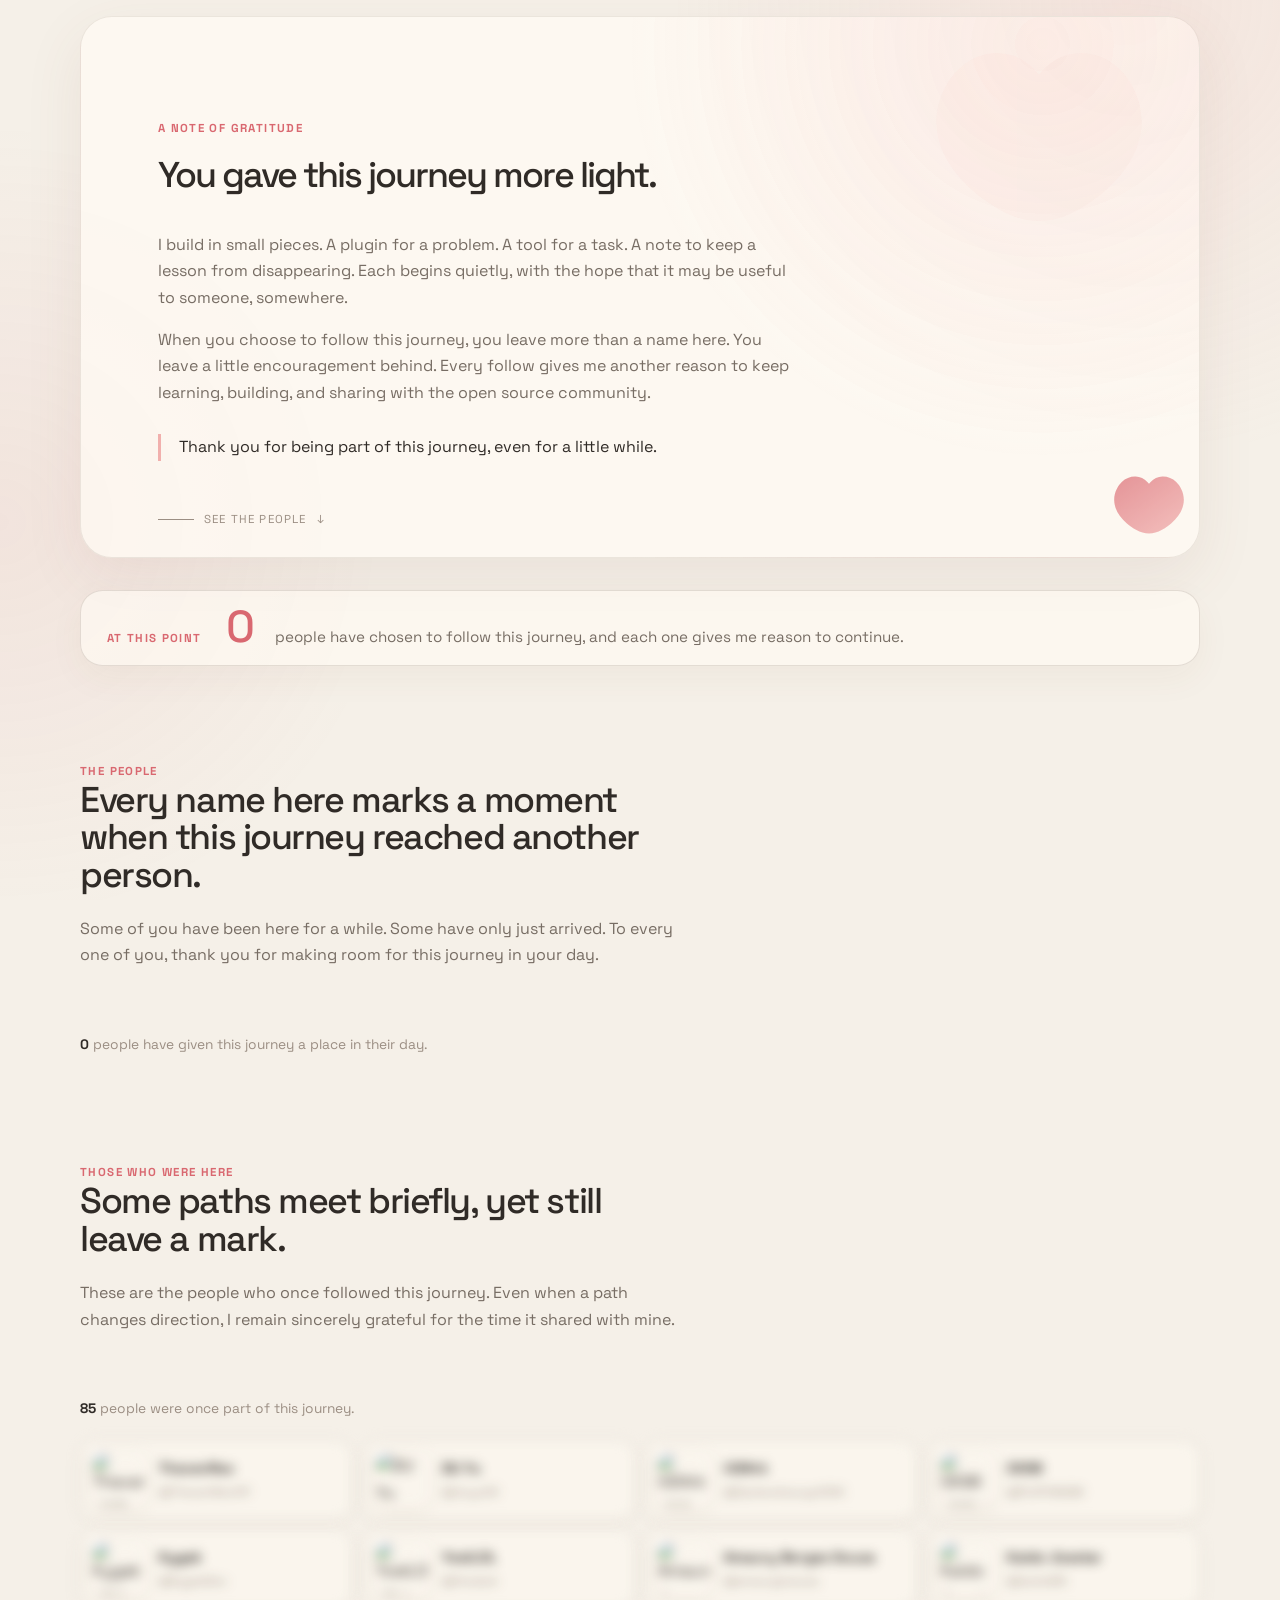
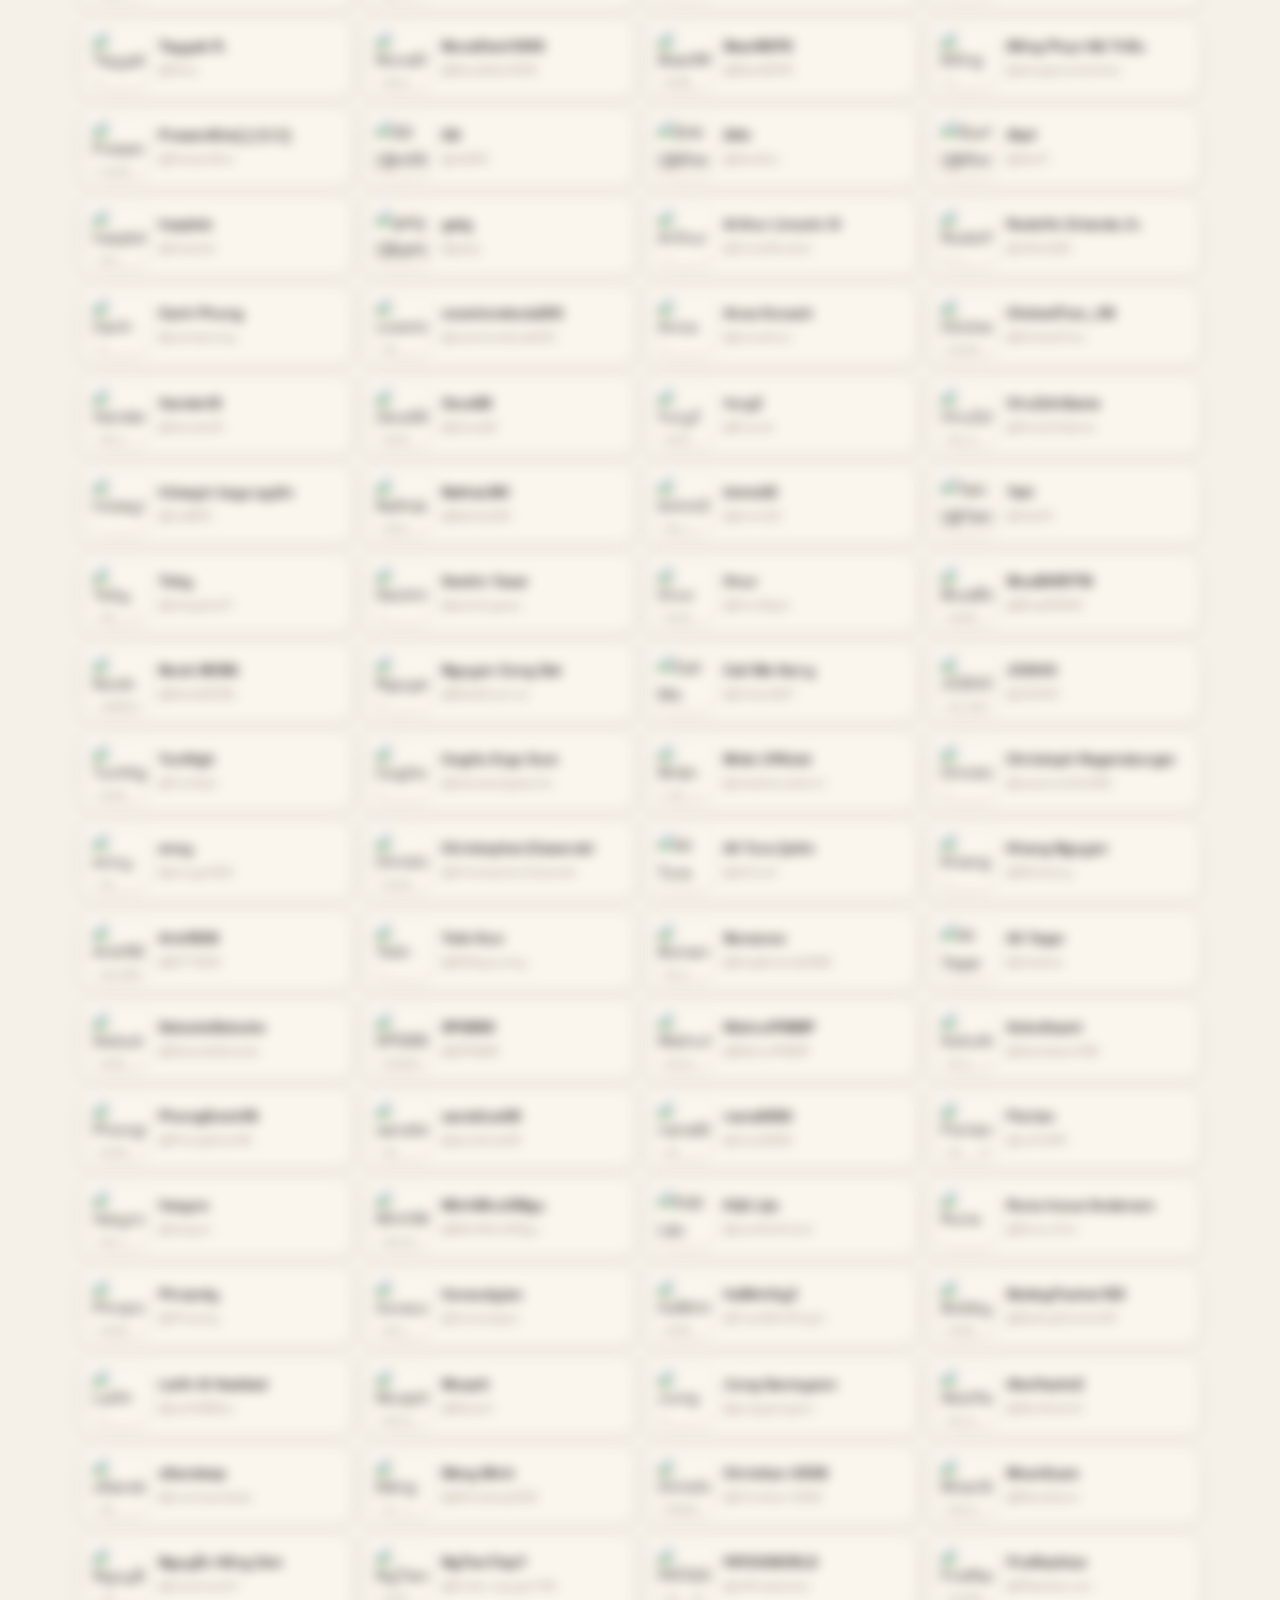
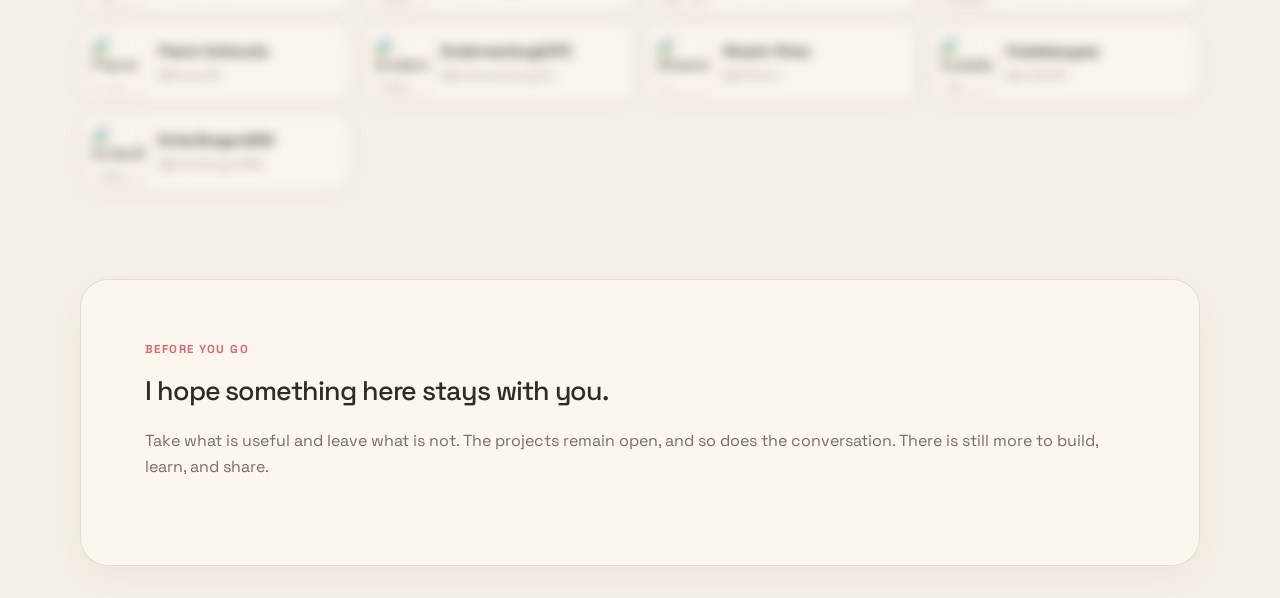
==== docs/index.html @ c9fc9488 "docs: archive follower snapshot [skip ci]" ====
<!doctype html>
<html lang="en">
  <head>
    <meta charset="utf-8" />
    <meta name="viewport" content="width=device-width, initial-scale=1" />
    <meta name="theme-color" content="#f5f0e8" />
    <meta
      name="description"
      content="A note of gratitude from NhanAZ to everyone who has chosen to follow the journey."
    />
    <title>A quiet thank you - NhanAZ</title>
    <link rel="stylesheet" href="style.css?v=history-records-hidden-meta-20260825" />
    <link rel="icon" href="favicon.svg" type="image/svg+xml" />
    <script src="script.js?v=history-followers-20260825" defer></script>
  </head>
  <body>
    <div class="cursor-glow" aria-hidden="true"></div>
    <div class="atmosphere" aria-hidden="true"></div>
    <main class="page-shell">
      <section class="hero" aria-labelledby="page-title">
        <div class="hero-copy" data-reveal="hero-copy">
          <p class="eyebrow">A note of gratitude</p>
          <h1 id="page-title">You gave this journey <span class="hero-title-line">more light.</span></h1>
        </div>
        <div class="hero-aside" data-reveal="hero-aside">
          <p>
            I build in small pieces. A plugin for a problem. A tool for a task.
            A note to keep a lesson from disappearing. Each begins quietly,
            with the hope that it may be useful to someone, somewhere.
          </p>
          <p>
            When you choose to follow this journey, you leave more than a name
            here. You leave a little encouragement behind. Every follow gives
            me another reason to keep learning, building, and sharing with the
            open source community.
          </p>
          <p class="aside-signoff">Thank you for being part of this journey, even for a little while.</p>
        </div>
        <div class="hero-heart" aria-hidden="true"></div>
        <a class="scroll-cue" href="#people-title" data-reveal="scroll-cue">
          <span class="scroll-cue-line"></span>
          <span>See the people</span>
          <span aria-hidden="true">↓</span>
        </a>
      </section>

      <!-- FOLLOWERS-START -->
<section class="quiet-stat" aria-label="Follower count" data-reveal>
  <span class="stat-label">At this point</span>
  <span class="stat-number">0</span>
  <span class="stat-description">people have chosen to follow this journey, and each one gives me reason to continue.</span>
</section>

<section class="people-section" aria-labelledby="people-title">
  <div class="section-heading" data-reveal>
    <p class="eyebrow">The people</p>
    <h2 id="people-title">Every name here marks a moment when this journey reached another person.</h2>
    <p>Some of you have been here for a while. Some have only just arrived. To every one of you, thank you for making room for this journey in your day.</p>
  </div>
  <p class="people-count" data-reveal><strong>0</strong> people have given this journey a place in their day.</p>
  <div class="people-grid current-people-grid">

  </div>
</section>

<section class="people-section former-people-section" aria-labelledby="former-people-title">
  <div class="section-heading" data-reveal>
    <p class="eyebrow">Those who were here</p>
    <h2 id="former-people-title">Some paths meet briefly, yet still leave a mark.</h2>
    <p>These are the people who once followed this journey. Even when a path changes direction, I remain sincerely grateful for the time it shared with mine.</p>
  </div>
  <p class="people-count" data-reveal><strong>85</strong> people were once part of this journey.</p>
  <div class="people-grid former-people-grid">
  <div class="person-card is-former" data-former="true" title="Once followed this journey" data-profile-url="https://github.com/Flavius12" style="--index: 0">
    <img src="https://avatars.githubusercontent.com/u/10297075?v=4" alt="Flavio Collocola (@Flavius12)" width="56" height="56" loading="lazy" />
    <span class="person-meta">
      <strong>Flavio Collocola</strong>
      <a class="person-username" href="https://github.com/Flavius12" target="_blank" rel="noreferrer">@Flavius12</a>
    </span>
  </div>
  <div class="person-card is-former" data-former="true" title="Once followed this journey" data-profile-url="https://github.com/PresentKim" style="--index: 1">
    <img src="https://avatars.githubusercontent.com/u/13284800?v=4" alt="PresentKim(김현재) (@PresentKim)" width="56" height="56" loading="lazy" />
    <span class="person-meta">
      <strong>PresentKim(김현재)</strong>
      <a class="person-username" href="https://github.com/PresentKim" target="_blank" rel="noreferrer">@PresentKim</a>
    </span>
  </div>
  <div class="person-card is-former" data-former="true" title="Once followed this journey" data-profile-url="https://github.com/Taki21" style="--index: 2">
    <img src="https://avatars.githubusercontent.com/u/14851895?v=4" alt="Taki (@Taki21)" width="56" height="56" loading="lazy" />
    <span class="person-meta">
      <strong>Taki</strong>
      <a class="person-username" href="https://github.com/Taki21" target="_blank" rel="noreferrer">@Taki21</a>
    </span>
  </div>
  <div class="person-card is-former" data-former="true" title="Once followed this journey" data-profile-url="https://github.com/DaisukeDaisuke" style="--index: 3">
    <img src="https://avatars.githubusercontent.com/u/17798680?v=4" alt="DaisukeDaisuke (@DaisukeDaisuke)" width="56" height="56" loading="lazy" />
    <span class="person-meta">
      <strong>DaisukeDaisuke</strong>
      <a class="person-username" href="https://github.com/DaisukeDaisuke" target="_blank" rel="noreferrer">@DaisukeDaisuke</a>
    </span>
  </div>
  <div class="person-card is-former" data-former="true" title="Once followed this journey" data-profile-url="https://github.com/LamKietCrack" style="--index: 4">
    <img src="https://avatars.githubusercontent.com/u/19527852?v=4" alt="Kiệt Lặc (@LamKietCrack)" width="56" height="56" loading="lazy" />
    <span class="person-meta">
      <strong>Kiệt Lặc</strong>
      <a class="person-username" href="https://github.com/LamKietCrack" target="_blank" rel="noreferrer">@LamKietCrack</a>
    </span>
  </div>
  <div class="person-card is-former" data-former="true" title="Once followed this journey" data-profile-url="https://github.com/Ifera" style="--index: 5">
    <img src="https://avatars.githubusercontent.com/u/32965703?v=4" alt="Tayyab R. (@Ifera)" width="56" height="56" loading="lazy" />
    <span class="person-meta">
      <strong>Tayyab R.</strong>
      <a class="person-username" href="https://github.com/Ifera" target="_blank" rel="noreferrer">@Ifera</a>
    </span>
  </div>
  <div class="person-card is-former" data-former="true" title="Once followed this journey" data-profile-url="https://github.com/amaurybsouza" style="--index: 6">
    <img src="https://avatars.githubusercontent.com/u/36505926?v=4" alt="Amaury Borges Souza (@amaurybsouza)" width="56" height="56" loading="lazy" />
    <span class="person-meta">
      <strong>Amaury Borges Souza</strong>
      <a class="person-username" href="https://github.com/amaurybsouza" target="_blank" rel="noreferrer">@amaurybsouza</a>
    </span>
  </div>
  <div class="person-card is-former" data-former="true" title="Once followed this journey" data-profile-url="https://github.com/xxFLORII" style="--index: 7">
    <img src="https://avatars.githubusercontent.com/u/38558911?v=4" alt="Florian (@xxFLORII)" width="56" height="56" loading="lazy" />
    <span class="person-meta">
      <strong>Florian</strong>
      <a class="person-username" href="https://github.com/xxFLORII" target="_blank" rel="noreferrer">@xxFLORII</a>
    </span>
  </div>
  <div class="person-card is-former" data-former="true" title="Once followed this journey" data-profile-url="https://github.com/hu8813" style="--index: 8">
    <img src="https://avatars.githubusercontent.com/u/38990435?v=4" alt="hüseyin kaya aydin (@hu8813)" width="56" height="56" loading="lazy" />
    <span class="person-meta">
      <strong>hüseyin kaya aydin</strong>
      <a class="person-username" href="https://github.com/hu8813" target="_blank" rel="noreferrer">@hu8813</a>
    </span>
  </div>
  <div class="person-card is-former" data-former="true" title="Once followed this journey" data-profile-url="https://github.com/NZSigourney" style="--index: 9">
    <img src="https://avatars.githubusercontent.com/u/40240050?v=4" alt="Tobi-Kun (@NZSigourney)" width="56" height="56" loading="lazy" />
    <span class="person-meta">
      <strong>Tobi-Kun</strong>
      <a class="person-username" href="https://github.com/NZSigourney" target="_blank" rel="noreferrer">@NZSigourney</a>
    </span>
  </div>
  <div class="person-card is-former" data-former="true" title="Once followed this journey" data-profile-url="https://github.com/standardgalactic" style="--index: 10">
    <img src="https://avatars.githubusercontent.com/u/43516554?v=4" alt="Cogito Ergo Sum (@standardgalactic)" width="56" height="56" loading="lazy" />
    <span class="person-meta">
      <strong>Cogito Ergo Sum</strong>
      <a class="person-username" href="https://github.com/standardgalactic" target="_blank" rel="noreferrer">@standardgalactic</a>
    </span>
  </div>
  <div class="person-card is-former" data-former="true" title="Once followed this journey" data-profile-url="https://github.com/kaidoMC" style="--index: 11">
    <img src="https://avatars.githubusercontent.com/u/45457914?v=4" alt="Kaido Joestar (@kaidoMC)" width="56" height="56" loading="lazy" />
    <span class="person-meta">
      <strong>Kaido Joestar</strong>
      <a class="person-username" href="https://github.com/kaidoMC" target="_blank" rel="noreferrer">@kaidoMC</a>
    </span>
  </div>
  <div class="person-card is-former" data-former="true" title="Once followed this journey" data-profile-url="https://github.com/ViruZzInGame" style="--index: 12">
    <img src="https://avatars.githubusercontent.com/u/46874438?v=4" alt="ViruZzInGame (@ViruZzInGame)" width="56" height="56" loading="lazy" />
    <span class="person-meta">
      <strong>ViruZzInGame</strong>
      <a class="person-username" href="https://github.com/ViruZzInGame" target="_blank" rel="noreferrer">@ViruZzInGame</a>
    </span>
  </div>
  <div class="person-card is-former" data-former="true" title="Once followed this journey" data-profile-url="https://github.com/Laith98Dev" style="--index: 13">
    <img src="https://avatars.githubusercontent.com/u/49840784?v=4" alt="Laith Al Haddad (@Laith98Dev)" width="56" height="56" loading="lazy" />
    <span class="person-meta">
      <strong>Laith Al Haddad</strong>
      <a class="person-username" href="https://github.com/Laith98Dev" target="_blank" rel="noreferrer">@Laith98Dev</a>
    </span>
  </div>
  <div class="person-card is-former" data-former="true" title="Once followed this journey" data-profile-url="https://github.com/canhphung" style="--index: 14">
    <img src="https://avatars.githubusercontent.com/u/50852129?v=4" alt="Canh Phung (@canhphung)" width="56" height="56" loading="lazy" />
    <span class="person-meta">
      <strong>Canh Phung</strong>
      <a class="person-username" href="https://github.com/canhphung" target="_blank" rel="noreferrer">@canhphung</a>
    </span>
  </div>
  <div class="person-card is-former" data-former="true" title="Once followed this journey" data-profile-url="https://github.com/OnurByte" style="--index: 15">
    <img src="https://avatars.githubusercontent.com/u/51912619?v=4" alt="Onur (@OnurByte)" width="56" height="56" loading="lazy" />
    <span class="person-meta">
      <strong>Onur</strong>
      <a class="person-username" href="https://github.com/OnurByte" target="_blank" rel="noreferrer">@OnurByte</a>
    </span>
  </div>
  <div class="person-card is-former" data-former="true" title="Once followed this journey" data-profile-url="https://github.com/Fuzuto" style="--index: 16">
    <img src="https://avatars.githubusercontent.com/u/52622140?v=4" alt="furyZ (@Fuzuto)" width="56" height="56" loading="lazy" />
    <span class="person-meta">
      <strong>furyZ</strong>
      <a class="person-username" href="https://github.com/Fuzuto" target="_blank" rel="noreferrer">@Fuzuto</a>
    </span>
  </div>
  <div class="person-card is-former" data-former="true" title="Once followed this journey" data-profile-url="https://github.com/Endermanbugzjfc" style="--index: 17">
    <img src="https://avatars.githubusercontent.com/u/53002741?v=4" alt="EndermanbugZJFC (@Endermanbugzjfc)" width="56" height="56" loading="lazy" />
    <span class="person-meta">
      <strong>EndermanbugZJFC</strong>
      <a class="person-username" href="https://github.com/Endermanbugzjfc" target="_blank" rel="noreferrer">@Endermanbugzjfc</a>
    </span>
  </div>
  <div class="person-card is-former" data-former="true" title="Once followed this journey" data-profile-url="https://github.com/encyptAES" style="--index: 18">
    <img src="https://avatars.githubusercontent.com/u/53283017?v=4" alt="ency (@encyptAES)" width="56" height="56" loading="lazy" />
    <span class="person-meta">
      <strong>ency</strong>
      <a class="person-username" href="https://github.com/encyptAES" target="_blank" rel="noreferrer">@encyptAES</a>
    </span>
  </div>
  <div class="person-card is-former" data-former="true" title="Once followed this journey" data-profile-url="https://github.com/supercrafter333" style="--index: 19">
    <img src="https://avatars.githubusercontent.com/u/53967726?v=4" alt="Christoph Regensburger (@supercrafter333)" width="56" height="56" loading="lazy" />
    <span class="person-meta">
      <strong>Christoph Regensburger</strong>
      <a class="person-username" href="https://github.com/supercrafter333" target="_blank" rel="noreferrer">@supercrafter333</a>
    </span>
  </div>
  <div class="person-card is-former" data-former="true" title="Once followed this journey" data-profile-url="https://github.com/NTT1906" style="--index: 20">
    <img src="https://avatars.githubusercontent.com/u/54394881?v=4" alt="Arie1906 (@NTT1906)" width="56" height="56" loading="lazy" />
    <span class="person-meta">
      <strong>Arie1906</strong>
      <a class="person-username" href="https://github.com/NTT1906" target="_blank" rel="noreferrer">@NTT1906</a>
    </span>
  </div>
  <div class="person-card is-former" data-former="true" title="Once followed this journey" data-profile-url="https://github.com/XanderID" style="--index: 21">
    <img src="https://avatars.githubusercontent.com/u/55838823?v=4" alt="XanderID (@XanderID)" width="56" height="56" loading="lazy" />
    <span class="person-meta">
      <strong>XanderID</strong>
      <a class="person-username" href="https://github.com/XanderID" target="_blank" rel="noreferrer">@XanderID</a>
    </span>
  </div>
  <div class="person-card is-former" data-former="true" title="Once followed this journey" data-profile-url="https://github.com/ZeusG8" style="--index: 22">
    <img src="https://avatars.githubusercontent.com/u/58353410?v=4" alt="ZeusG8 (@ZeusG8)" width="56" height="56" loading="lazy" />
    <span class="person-meta">
      <strong>ZeusG8</strong>
      <a class="person-username" href="https://github.com/ZeusG8" target="_blank" rel="noreferrer">@ZeusG8</a>
    </span>
  </div>
  <div class="person-card is-former" data-former="true" title="Once followed this journey" data-profile-url="https://github.com/ClickedTran" style="--index: 23">
    <img src="https://avatars.githubusercontent.com/u/58399779?v=4" alt="ClickedTran_VN (@ClickedTran)" width="56" height="56" loading="lazy" />
    <span class="person-meta">
      <strong>ClickedTran_VN</strong>
      <a class="person-username" href="https://github.com/ClickedTran" target="_blank" rel="noreferrer">@ClickedTran</a>
    </span>
  </div>
  <div class="person-card is-former" data-former="true" title="Once followed this journey" data-profile-url="https://github.com/misike12" style="--index: 24">
    <img src="https://avatars.githubusercontent.com/u/59843249?v=4" alt="Cubebanyasz (@misike12)" width="56" height="56" loading="lazy" />
    <span class="person-meta">
      <strong>Cubebanyasz</strong>
      <a class="person-username" href="https://github.com/misike12" target="_blank" rel="noreferrer">@misike12</a>
    </span>
  </div>
  <div class="person-card is-former" data-former="true" title="Once followed this journey" data-profile-url="https://github.com/BlueBVN06" style="--index: 25">
    <img src="https://avatars.githubusercontent.com/u/60213759?v=4" alt="BlueBVN1716 (@BlueBVN06)" width="56" height="56" loading="lazy" />
    <span class="person-meta">
      <strong>BlueBVN1716</strong>
      <a class="person-username" href="https://github.com/BlueBVN06" target="_blank" rel="noreferrer">@BlueBVN06</a>
    </span>
  </div>
  <div class="person-card is-former" data-former="true" title="Once followed this journey" data-profile-url="https://github.com/AnyBananaGAME" style="--index: 26">
    <img src="https://avatars.githubusercontent.com/u/61703768?v=4" alt="Bonanoo (@AnyBananaGAME)" width="56" height="56" loading="lazy" />
    <span class="person-meta">
      <strong>Bonanoo</strong>
      <a class="person-username" href="https://github.com/AnyBananaGAME" target="_blank" rel="noreferrer">@AnyBananaGAME</a>
    </span>
  </div>
  <div class="person-card is-former" data-former="true" title="Once followed this journey" data-profile-url="https://github.com/cosmicnebula200" style="--index: 27">
    <img src="https://avatars.githubusercontent.com/u/63548890?v=4" alt="cosmicnebula200 (@cosmicnebula200)" width="56" height="56" loading="lazy" />
    <span class="person-meta">
      <strong>cosmicnebula200</strong>
      <a class="person-username" href="https://github.com/cosmicnebula200" target="_blank" rel="noreferrer">@cosmicnebula200</a>
    </span>
  </div>
  <div class="person-card is-former" data-former="true" title="Once followed this journey" data-profile-url="https://github.com/alitura1" style="--index: 28">
    <img src="https://avatars.githubusercontent.com/u/64707077?v=4" alt="Ali Tura Çetin (@alitura1)" width="56" height="56" loading="lazy" />
    <span class="person-meta">
      <strong>Ali Tura Çetin</strong>
      <a class="person-username" href="https://github.com/alitura1" target="_blank" rel="noreferrer">@alitura1</a>
    </span>
  </div>
  <div class="person-card is-former" data-former="true" title="Once followed this journey" data-profile-url="https://github.com/PLATONG98" style="--index: 29">
    <img src="https://avatars.githubusercontent.com/u/65983857?v=4" alt="CK98 (@PLATONG98)" width="56" height="56" loading="lazy" />
    <span class="person-meta">
      <strong>CK98</strong>
      <a class="person-username" href="https://github.com/PLATONG98" target="_blank" rel="noreferrer">@PLATONG98</a>
    </span>
  </div>
  <div class="person-card is-former" data-former="true" title="Once followed this journey" data-profile-url="https://github.com/KygekDev" style="--index: 30">
    <img src="https://avatars.githubusercontent.com/u/68368066?v=4" alt="Kygek (@KygekDev)" width="56" height="56" loading="lazy" />
    <span class="person-meta">
      <strong>Kygek</strong>
      <a class="person-username" href="https://github.com/KygekDev" target="_blank" rel="noreferrer">@KygekDev</a>
    </span>
  </div>
  <div class="person-card is-former" data-former="true" title="Once followed this journey" data-profile-url="https://github.com/0xliam627" style="--index: 31">
    <img src="https://avatars.githubusercontent.com/u/70517151?v=4" alt="Call Me Harry (@0xliam627)" width="56" height="56" loading="lazy" />
    <span class="person-meta">
      <strong>Call Me Harry</strong>
      <a class="person-username" href="https://github.com/0xliam627" target="_blank" rel="noreferrer">@0xliam627</a>
    </span>
  </div>
  <div class="person-card is-former" data-former="true" title="Once followed this journey" data-profile-url="https://github.com/Mcbeany" style="--index: 32">
    <img src="https://avatars.githubusercontent.com/u/77101686?v=4" alt="Khang Nguyen (@Mcbeany)" width="56" height="56" loading="lazy" />
    <span class="person-meta">
      <strong>Khang Nguyen</strong>
      <a class="person-username" href="https://github.com/Mcbeany" target="_blank" rel="noreferrer">@Mcbeany</a>
    </span>
  </div>
  <div class="person-card is-former" data-former="true" title="Once followed this journey" data-profile-url="https://github.com/crischutu07" style="--index: 33">
    <img src="https://avatars.githubusercontent.com/u/81855366?v=4" alt="Nguyễn Hồng Sơn (@crischutu07)" width="56" height="56" loading="lazy" />
    <span class="person-meta">
      <strong>Nguyễn Hồng Sơn</strong>
      <a class="person-username" href="https://github.com/crischutu07" target="_blank" rel="noreferrer">@crischutu07</a>
    </span>
  </div>
  <div class="person-card is-former" data-former="true" title="Once followed this journey" data-profile-url="https://github.com/CrozeStudios" style="--index: 34">
    <img src="https://avatars.githubusercontent.com/u/82117078?v=4" alt="Arthur Lincoln IV (@CrozeStudios)" width="56" height="56" loading="lazy" />
    <span class="person-meta">
      <strong>Arthur Lincoln IV</strong>
      <a class="person-username" href="https://github.com/CrozeStudios" target="_blank" rel="noreferrer">@CrozeStudios</a>
    </span>
  </div>
  <div class="person-card is-former" data-former="true" title="Once followed this journey" data-profile-url="https://github.com/DPG896" style="--index: 35">
    <img src="https://avatars.githubusercontent.com/u/82310008?v=4" alt="DPG896 (@DPG896)" width="56" height="56" loading="lazy" />
    <span class="person-meta">
      <strong>DPG896</strong>
      <a class="person-username" href="https://github.com/DPG896" target="_blank" rel="noreferrer">@DPG896</a>
    </span>
  </div>
  <div class="person-card is-former" data-former="true" title="Once followed this journey" data-profile-url="https://github.com/thodark" style="--index: 36">
    <img src="https://avatars.githubusercontent.com/u/82873378?v=4" alt="YoeiLOL (@thodark)" width="56" height="56" loading="lazy" />
    <span class="person-meta">
      <strong>YoeiLOL</strong>
      <a class="person-username" href="https://github.com/thodark" target="_blank" rel="noreferrer">@thodark</a>
    </span>
  </div>
  <div class="person-card is-former" data-former="true" title="Once followed this journey" data-profile-url="https://github.com/newbiecoderrrrr" style="--index: 37">
    <img src="https://avatars.githubusercontent.com/u/84438435?v=4" alt="Nhân Official  (@newbiecoderrrrr)" width="56" height="56" loading="lazy" />
    <span class="person-meta">
      <strong>Nhân Official </strong>
      <a class="person-username" href="https://github.com/newbiecoderrrrr" target="_blank" rel="noreferrer">@newbiecoderrrrr</a>
    </span>
  </div>
  <div class="person-card is-former" data-former="true" title="Once followed this journey" data-profile-url="https://github.com/NoobMCBG" style="--index: 38">
    <img src="https://avatars.githubusercontent.com/u/84442886?v=4" alt="Noob MCBG (@NoobMCBG)" width="56" height="56" loading="lazy" />
    <span class="person-meta">
      <strong>Noob MCBG</strong>
      <a class="person-username" href="https://github.com/NoobMCBG" target="_blank" rel="noreferrer">@NoobMCBG</a>
    </span>
  </div>
  <div class="person-card is-former" data-former="true" title="Once followed this journey" data-profile-url="https://github.com/dongphuchaitrieu" style="--index: 39">
    <img src="https://avatars.githubusercontent.com/u/84892244?v=4" alt="Đồng Phục Hải Triều (@dongphuchaitrieu)" width="56" height="56" loading="lazy" />
    <span class="person-meta">
      <strong>Đồng Phục Hải Triều</strong>
      <a class="person-username" href="https://github.com/dongphuchaitrieu" target="_blank" rel="noreferrer">@dongphuchaitrieu</a>
    </span>
  </div>
  <div class="person-card is-former" data-former="true" title="Once followed this journey" data-profile-url="https://github.com/Ender-nguyen734" style="--index: 40">
    <img src="https://avatars.githubusercontent.com/u/86770925?v=4" alt="NgTienTiep? (@Ender-nguyen734)" width="56" height="56" loading="lazy" />
    <span class="person-meta">
      <strong>NgTienTiep?</strong>
      <a class="person-username" href="https://github.com/Ender-nguyen734" target="_blank" rel="noreferrer">@Ender-nguyen734</a>
    </span>
  </div>
  <div class="person-card is-former" data-former="true" title="Once followed this journey" data-profile-url="https://github.com/Opdevshaurya1234" style="--index: 41">
    <img src="https://avatars.githubusercontent.com/u/86871025?v=4" alt="iiiD4rk (@Opdevshaurya1234)" width="56" height="56" loading="lazy" />
    <span class="person-meta">
      <strong>iiiD4rk</strong>
      <a class="person-username" href="https://github.com/Opdevshaurya1234" target="_blank" rel="noreferrer">@Opdevshaurya1234</a>
    </span>
  </div>
  <div class="person-card is-former" data-former="true" title="Once followed this journey" data-profile-url="https://github.com/TunHigh" style="--index: 42">
    <img src="https://avatars.githubusercontent.com/u/87038107?v=4" alt="TunHigh (@TunHigh)" width="56" height="56" loading="lazy" />
    <span class="person-meta">
      <strong>TunHigh</strong>
      <a class="person-username" href="https://github.com/TunHigh" target="_blank" rel="noreferrer">@TunHigh</a>
    </span>
  </div>
  <div class="person-card is-former" data-former="true" title="Once followed this journey" data-profile-url="https://github.com/PhongGremVN" style="--index: 43">
    <img src="https://avatars.githubusercontent.com/u/87163864?v=4" alt="PhongGremVN (@PhongGremVN)" width="56" height="56" loading="lazy" />
    <span class="person-meta">
      <strong>PhongGremVN</strong>
      <a class="person-username" href="https://github.com/PhongGremVN" target="_blank" rel="noreferrer">@PhongGremVN</a>
    </span>
  </div>
  <div class="person-card is-former" data-former="true" title="Once followed this journey" data-profile-url="https://github.com/ThevenRexOff" style="--index: 44">
    <img src="https://avatars.githubusercontent.com/u/87929242?v=4" alt="ThevenRex (@ThevenRexOff)" width="56" height="56" loading="lazy" />
    <span class="person-meta">
      <strong>ThevenRex</strong>
      <a class="person-username" href="https://github.com/ThevenRexOff" target="_blank" rel="noreferrer">@ThevenRexOff</a>
    </span>
  </div>
  <div class="person-card is-former" data-former="true" title="Once followed this journey" data-profile-url="https://github.com/TuanMinhPlugin" style="--index: 45">
    <img src="https://avatars.githubusercontent.com/u/88481013?v=4" alt="ItzMnhXyZ (@TuanMinhPlugin)" width="56" height="56" loading="lazy" />
    <span class="person-meta">
      <strong>ItzMnhXyZ</strong>
      <a class="person-username" href="https://github.com/TuanMinhPlugin" target="_blank" rel="noreferrer">@TuanMinhPlugin</a>
    </span>
  </div>
  <div class="person-card is-former" data-former="true" title="Once followed this journey" data-profile-url="https://github.com/NathaLMV" style="--index: 46">
    <img src="https://avatars.githubusercontent.com/u/89324416?v=4" alt="NathaLMV (@NathaLMV)" width="56" height="56" loading="lazy" />
    <span class="person-meta">
      <strong>NathaLMV</strong>
      <a class="person-username" href="https://github.com/NathaLMV" target="_blank" rel="noreferrer">@NathaLMV</a>
    </span>
  </div>
  <div class="person-card is-former" data-former="true" title="Once followed this journey" data-profile-url="https://github.com/BeeAZ-pm-pl" style="--index: 47">
    <img src="https://avatars.githubusercontent.com/u/89953941?v=4" alt="Nguyen Cong Dat (@BeeAZ-pm-pl)" width="56" height="56" loading="lazy" />
    <span class="person-meta">
      <strong>Nguyen Cong Dat</strong>
      <a class="person-username" href="https://github.com/BeeAZ-pm-pl" target="_blank" rel="noreferrer">@BeeAZ-pm-pl</a>
    </span>
  </div>
  <div class="person-card is-former" data-former="true" title="Once followed this journey" data-profile-url="https://github.com/Minhdang1232" style="--index: 48">
    <img src="https://avatars.githubusercontent.com/u/91788859?v=4" alt="Đăng Minh (@Minhdang1232)" width="56" height="56" loading="lazy" />
    <span class="person-meta">
      <strong>Đăng Minh</strong>
      <a class="person-username" href="https://github.com/Minhdang1232" target="_blank" rel="noreferrer">@Minhdang1232</a>
    </span>
  </div>
  <div class="person-card is-former" data-former="true" title="Once followed this journey" data-profile-url="https://github.com/Abolfazlm2" style="--index: 49">
    <img src="https://avatars.githubusercontent.com/u/93741016?v=4" alt="Abolfazlm2 (@Abolfazlm2)" width="56" height="56" loading="lazy" />
    <span class="person-meta">
      <strong>Abolfazlm2</strong>
      <a class="person-username" href="https://github.com/Abolfazlm2" target="_blank" rel="noreferrer">@Abolfazlm2</a>
    </span>
  </div>
  <div class="person-card is-former" data-former="true" title="Once followed this journey" data-profile-url="https://github.com/AokoAsami199" style="--index: 50">
    <img src="https://avatars.githubusercontent.com/u/94779197?v=4" alt="AokoAsami (@AokoAsami199)" width="56" height="56" loading="lazy" />
    <span class="person-meta">
      <strong>AokoAsami</strong>
      <a class="person-username" href="https://github.com/AokoAsami199" target="_blank" rel="noreferrer">@AokoAsami199</a>
    </span>
  </div>
  <div class="person-card is-former" data-former="true" title="Once followed this journey" data-profile-url="https://github.com/xS91D" style="--index: 51">
    <img src="https://avatars.githubusercontent.com/u/95081674?v=4" alt="SD (@xS91D)" width="56" height="56" loading="lazy" />
    <span class="person-meta">
      <strong>SD</strong>
      <a class="person-username" href="https://github.com/xS91D" target="_blank" rel="noreferrer">@xS91D</a>
    </span>
  </div>
  <div class="person-card is-former" data-former="true" title="Once followed this journey" data-profile-url="https://github.com/BearMCPE" style="--index: 52">
    <img src="https://avatars.githubusercontent.com/u/95735065?v=4" alt="BearMCPE (@BearMCPE)" width="56" height="56" loading="lazy" />
    <span class="person-meta">
      <strong>BearMCPE</strong>
      <a class="person-username" href="https://github.com/BearMCPE" target="_blank" rel="noreferrer">@BearMCPE</a>
    </span>
  </div>
  <div class="person-card is-former" data-former="true" title="Once followed this journey" data-profile-url="https://github.com/NovaStark1234" style="--index: 53">
    <img src="https://avatars.githubusercontent.com/u/95739044?v=4" alt="NovaStark1245 (@NovaStark1234)" width="56" height="56" loading="lazy" />
    <span class="person-meta">
      <strong>NovaStark1245</strong>
      <a class="person-username" href="https://github.com/NovaStark1234" target="_blank" rel="noreferrer">@NovaStark1234</a>
    </span>
  </div>
  <div class="person-card is-former" data-former="true" title="Once followed this journey" data-profile-url="https://github.com/xRodzMC" style="--index: 54">
    <img src="https://avatars.githubusercontent.com/u/100104970?v=4" alt="Rodolfo Orlanda Jr. (@xRodzMC)" width="56" height="56" loading="lazy" />
    <span class="person-meta">
      <strong>Rodolfo Orlanda Jr.</strong>
      <a class="person-username" href="https://github.com/xRodzMC" target="_blank" rel="noreferrer">@xRodzMC</a>
    </span>
  </div>
  <div class="person-card is-former" data-former="true" title="Once followed this journey" data-profile-url="https://github.com/WalnutPMMP" style="--index: 55">
    <img src="https://avatars.githubusercontent.com/u/100417089?v=4" alt="WalnutPMMP (@WalnutPMMP)" width="56" height="56" loading="lazy" />
    <span class="person-meta">
      <strong>WalnutPMMP</strong>
      <a class="person-username" href="https://github.com/WalnutPMMP" target="_blank" rel="noreferrer">@WalnutPMMP</a>
    </span>
  </div>
  <div class="person-card is-former" data-former="true" title="Once followed this journey" data-profile-url="https://github.com/NhanScam" style="--index: 56">
    <img src="https://avatars.githubusercontent.com/u/103498672?v=4" alt="NhanScam (@NhanScam)" width="56" height="56" loading="lazy" />
    <span class="person-meta">
      <strong>NhanScam</strong>
      <a class="person-username" href="https://github.com/NhanScam" target="_blank" rel="noreferrer">@NhanScam</a>
    </span>
  </div>
  <div class="person-card is-former" data-former="true" title="Once followed this journey" data-profile-url="https://github.com/JCSIVO" style="--index: 57">
    <img src="https://avatars.githubusercontent.com/u/104387283?v=4" alt="JCSIVO (@JCSIVO)" width="56" height="56" loading="lazy" />
    <span class="person-meta">
      <strong>JCSIVO</strong>
      <a class="person-username" href="https://github.com/JCSIVO" target="_blank" rel="noreferrer">@JCSIVO</a>
    </span>
  </div>
  <div class="person-card is-former" data-former="true" title="Once followed this journey" data-profile-url="https://github.com/Runa-Chin" style="--index: 58">
    <img src="https://avatars.githubusercontent.com/u/104977353?v=4" alt="Runa Inoue Anderson (@Runa-Chin)" width="56" height="56" loading="lazy" />
    <span class="person-meta">
      <strong>Runa Inoue Anderson</strong>
      <a class="person-username" href="https://github.com/Runa-Chin" target="_blank" rel="noreferrer">@Runa-Chin</a>
    </span>
  </div>
  <div class="person-card is-former" data-former="true" title="Once followed this journey" data-profile-url="https://github.com/xShamir" style="--index: 59">
    <img src="https://avatars.githubusercontent.com/u/105579036?v=4" alt="Shamir Khan (@xShamir)" width="56" height="56" loading="lazy" />
    <span class="person-meta">
      <strong>Shamir Khan</strong>
      <a class="person-username" href="https://github.com/xShamir" target="_blank" rel="noreferrer">@xShamir</a>
    </span>
  </div>
  <div class="person-card is-former" data-former="true" title="Once followed this journey" data-profile-url="https://github.com/officialpatoo" style="--index: 60">
    <img src="https://avatars.githubusercontent.com/u/106743064?v=4" alt="PATOOWORLD  (@officialpatoo)" width="56" height="56" loading="lazy" />
    <span class="person-meta">
      <strong>PATOOWORLD </strong>
      <a class="person-username" href="https://github.com/officialpatoo" target="_blank" rel="noreferrer">@officialpatoo</a>
    </span>
  </div>
  <div class="person-card is-former" data-former="true" title="Once followed this journey" data-profile-url="https://github.com/sanzblue08" style="--index: 61">
    <img src="https://avatars.githubusercontent.com/u/108858058?v=4" alt="sanzblue08 (@sanzblue08)" width="56" height="56" loading="lazy" />
    <span class="person-meta">
      <strong>sanzblue08</strong>
      <a class="person-username" href="https://github.com/sanzblue08" target="_blank" rel="noreferrer">@sanzblue08</a>
    </span>
  </div>
  <div class="person-card is-former" data-former="true" title="Once followed this journey" data-profile-url="https://github.com/ChristopherJJaworski" style="--index: 62">
    <img src="https://avatars.githubusercontent.com/u/109241515?v=4" alt="ChristopherJJaworski (@ChristopherJJaworski)" width="56" height="56" loading="lazy" />
    <span class="person-meta">
      <strong>ChristopherJJaworski</strong>
      <a class="person-username" href="https://github.com/ChristopherJJaworski" target="_blank" rel="noreferrer">@ChristopherJJaworski</a>
    </span>
  </div>
  <div class="person-card is-former" data-former="true" title="Once followed this journey" data-profile-url="https://github.com/tobydev27" style="--index: 63">
    <img src="https://avatars.githubusercontent.com/u/110734947?v=4" alt="Toby (@tobydev27)" width="56" height="56" loading="lazy" />
    <span class="person-meta">
      <strong>Toby</strong>
      <a class="person-username" href="https://github.com/tobydev27" target="_blank" rel="noreferrer">@tobydev27</a>
    </span>
  </div>
  <div class="person-card is-former" data-former="true" title="Once followed this journey" data-profile-url="https://github.com/haqdob" style="--index: 64">
    <img src="https://avatars.githubusercontent.com/u/110876374?v=4" alt="haqdob (@haqdob)" width="56" height="56" loading="lazy" />
    <span class="person-meta">
      <strong>haqdob</strong>
      <a class="person-username" href="https://github.com/haqdob" target="_blank" rel="noreferrer">@haqdob</a>
    </span>
  </div>
  <div class="person-card is-former" data-former="true" title="Once followed this journey" data-profile-url="https://github.com/FRashkar-pm" style="--index: 65">
    <img src="https://avatars.githubusercontent.com/u/114340217?v=4" alt="FireRashkar (@FRashkar-pm)" width="56" height="56" loading="lazy" />
    <span class="person-meta">
      <strong>FireRashkar</strong>
      <a class="person-username" href="https://github.com/FRashkar-pm" target="_blank" rel="noreferrer">@FRashkar-pm</a>
    </span>
  </div>
  <div class="person-card is-former" data-former="true" title="Once followed this journey" data-profile-url="https://github.com/EvilerDragon634" style="--index: 66">
    <img src="https://avatars.githubusercontent.com/u/115327379?v=4" alt="EvilerDragon634 (@EvilerDragon634)" width="56" height="56" loading="lazy" />
    <span class="person-meta">
      <strong>EvilerDragon634</strong>
      <a class="person-username" href="https://github.com/EvilerDragon634" target="_blank" rel="noreferrer">@EvilerDragon634</a>
    </span>
  </div>
  <div class="person-card is-former" data-former="true" title="Once followed this journey" data-profile-url="https://github.com/l5wf1" style="--index: 67">
    <img src="https://avatars.githubusercontent.com/u/117600376?v=4" alt="l5wf (@l5wf1)" width="56" height="56" loading="lazy" />
    <span class="person-meta">
      <strong>l5wf</strong>
      <a class="person-username" href="https://github.com/l5wf1" target="_blank" rel="noreferrer">@l5wf1</a>
    </span>
  </div>
  <div class="person-card is-former" data-former="true" title="Once followed this journey" data-profile-url="https://github.com/DiarDev" style="--index: 68">
    <img src="https://avatars.githubusercontent.com/u/119154247?v=4" alt="Di4r (@DiarDev)" width="56" height="56" loading="lazy" />
    <span class="person-meta">
      <strong>Di4r</strong>
      <a class="person-username" href="https://github.com/DiarDev" target="_blank" rel="noreferrer">@DiarDev</a>
    </span>
  </div>
  <div class="person-card is-former" data-former="true" title="Once followed this journey" data-profile-url="https://github.com/iloveudylan" style="--index: 69">
    <img src="https://avatars.githubusercontent.com/u/129165634?v=4" alt="iloveudylan (@iloveudylan)" width="56" height="56" loading="lazy" />
    <span class="person-meta">
      <strong>iloveudylan</strong>
      <a class="person-username" href="https://github.com/iloveudylan" target="_blank" rel="noreferrer">@iloveudylan</a>
    </span>
  </div>
  <div class="person-card is-former" data-former="true" title="Once followed this journey" data-profile-url="https://github.com/BobbyFischer123" style="--index: 70">
    <img src="https://avatars.githubusercontent.com/u/143479766?v=4" alt="BobbyFischer123 (@BobbyFischer123)" width="56" height="56" loading="lazy" />
    <span class="person-meta">
      <strong>BobbyFischer123</strong>
      <a class="person-username" href="https://github.com/BobbyFischer123" target="_blank" rel="noreferrer">@BobbyFischer123</a>
    </span>
  </div>
  <div class="person-card is-former" data-former="true" title="Once followed this journey" data-profile-url="https://github.com/junggamyeon" style="--index: 71">
    <img src="https://avatars.githubusercontent.com/u/148054296?v=4" alt="Jung Ganmyeon (@junggamyeon)" width="56" height="56" loading="lazy" />
    <span class="person-meta">
      <strong>Jung Ganmyeon</strong>
      <a class="person-username" href="https://github.com/junggamyeon" target="_blank" rel="noreferrer">@junggamyeon</a>
    </span>
  </div>
  <div class="person-card is-former" data-former="true" title="Once followed this journey" data-profile-url="https://github.com/nana9292" style="--index: 72">
    <img src="https://avatars.githubusercontent.com/u/155925965?v=4" alt="nana9292 (@nana9292)" width="56" height="56" loading="lazy" />
    <span class="person-meta">
      <strong>nana9292</strong>
      <a class="person-username" href="https://github.com/nana9292" target="_blank" rel="noreferrer">@nana9292</a>
    </span>
  </div>
  <div class="person-card is-former" data-former="true" title="Once followed this journey" data-profile-url="https://github.com/bimm22" style="--index: 73">
    <img src="https://avatars.githubusercontent.com/u/169905239?v=4" alt="bimm22 (@bimm22)" width="56" height="56" loading="lazy" />
    <span class="person-meta">
      <strong>bimm22</strong>
      <a class="person-username" href="https://github.com/bimm22" target="_blank" rel="noreferrer">@bimm22</a>
    </span>
  </div>
  <div class="person-card is-former" data-former="true" title="Once followed this journey" data-profile-url="https://github.com/Vasync" style="--index: 74">
    <img src="https://avatars.githubusercontent.com/u/174923642?v=4" alt="Vasync (@Vasync)" width="56" height="56" loading="lazy" />
    <span class="person-meta">
      <strong>Vasync</strong>
      <a class="person-username" href="https://github.com/Vasync" target="_blank" rel="noreferrer">@Vasync</a>
    </span>
  </div>
  <div class="person-card is-former" data-former="true" title="Once followed this journey" data-profile-url="https://github.com/Phrqndy" style="--index: 75">
    <img src="https://avatars.githubusercontent.com/u/183157080?v=4" alt="Phrqndy (@Phrqndy)" width="56" height="56" loading="lazy" />
    <span class="person-meta">
      <strong>Phrqndy</strong>
      <a class="person-username" href="https://github.com/Phrqndy" target="_blank" rel="noreferrer">@Phrqndy</a>
    </span>
  </div>
  <div class="person-card is-former" data-former="true" title="Once followed this journey" data-profile-url="https://github.com/Christian-0308" style="--index: 76">
    <img src="https://avatars.githubusercontent.com/u/188559883?v=4" alt="Christian-0308 (@Christian-0308)" width="56" height="56" loading="lazy" />
    <span class="person-meta">
      <strong>Christian-0308</strong>
      <a class="person-username" href="https://github.com/Christian-0308" target="_blank" rel="noreferrer">@Christian-0308</a>
    </span>
  </div>
  <div class="person-card is-former" data-former="true" title="Once followed this journey" data-profile-url="https://github.com/MinhNhut0Ngu" style="--index: 77">
    <img src="https://avatars.githubusercontent.com/u/205768215?v=4" alt="MinhNhut0Ngu (@MinhNhut0Ngu)" width="56" height="56" loading="lazy" />
    <span class="person-meta">
      <strong>MinhNhut0Ngu</strong>
      <a class="person-username" href="https://github.com/MinhNhut0Ngu" target="_blank" rel="noreferrer">@MinhNhut0Ngu</a>
    </span>
  </div>
  <div class="person-card is-former" data-former="true" title="Once followed this journey" data-profile-url="https://github.com/gelg" style="--index: 78">
    <img src="https://avatars.githubusercontent.com/u/213860813?v=4" alt="gelg (@gelg)" width="56" height="56" loading="lazy" />
    <span class="person-meta">
      <strong>gelg</strong>
      <a class="person-username" href="https://github.com/gelg" target="_blank" rel="noreferrer">@gelg</a>
    </span>
  </div>
  <div class="person-card is-former" data-former="true" title="Once followed this journey" data-profile-url="https://github.com/muchsandeep" style="--index: 79">
    <img src="https://avatars.githubusercontent.com/u/251759976?v=4" alt="zSandeep (@muchsandeep)" width="56" height="56" loading="lazy" />
    <span class="person-meta">
      <strong>zSandeep</strong>
      <a class="person-username" href="https://github.com/muchsandeep" target="_blank" rel="noreferrer">@muchsandeep</a>
    </span>
  </div>
  <div class="person-card is-former" data-former="true" title="Once followed this journey" data-profile-url="https://github.com/ancaferro" style="--index: 80">
    <img src="https://avatars.githubusercontent.com/u/287352285?v=4" alt="Anca Kovach (@ancaferro)" width="56" height="56" loading="lazy" />
    <span class="person-meta">
      <strong>Anca Kovach</strong>
      <a class="person-username" href="https://github.com/ancaferro" target="_blank" rel="noreferrer">@ancaferro</a>
    </span>
  </div>
  <div class="person-card is-former" data-former="true" title="Once followed this journey" data-profile-url="https://github.com/helallao" style="--index: 81">
    <img src="https://avatars.githubusercontent.com/u/78656003?v=4" alt="Ali Yaşar (@helallao)" width="56" height="56" loading="lazy" />
    <span class="person-meta">
      <strong>Ali Yaşar</strong>
      <a class="person-username" href="https://github.com/helallao" target="_blank" rel="noreferrer">@helallao</a>
    </span>
  </div>
  <div class="person-card is-former" data-former="true" title="Once followed this journey" data-profile-url="https://github.com/seckinyasar" style="--index: 82">
    <img src="https://avatars.githubusercontent.com/u/86570205?v=4" alt="Seckin Yasar (@seckinyasar)" width="56" height="56" loading="lazy" />
    <span class="person-meta">
      <strong>Seckin Yasar</strong>
      <a class="person-username" href="https://github.com/seckinyasar" target="_blank" rel="noreferrer">@seckinyasar</a>
    </span>
  </div>
  <div class="person-card is-former" data-former="true" title="Once followed this journey" data-profile-url="https://github.com/duyu09" style="--index: 83">
    <img src="https://avatars.githubusercontent.com/u/92843163?v=4" alt="DU Yu (@duyu09)" width="56" height="56" loading="lazy" />
    <span class="person-meta">
      <strong>DU Yu</strong>
      <a class="person-username" href="https://github.com/duyu09" target="_blank" rel="noreferrer">@duyu09</a>
    </span>
  </div>
  <div class="person-card is-former" data-former="true" title="Once followed this journey" data-profile-url="https://github.com/Muqsit" style="--index: 84">
    <img src="https://avatars.githubusercontent.com/u/15074389?v=4" alt="Muqsit (@Muqsit)" width="56" height="56" loading="lazy" />
    <span class="person-meta">
      <strong>Muqsit</strong>
      <a class="person-username" href="https://github.com/Muqsit" target="_blank" rel="noreferrer">@Muqsit</a>
    </span>
  </div>
  </div>
</section>
<!-- FOLLOWERS-END -->

      <section class="closing-note" aria-labelledby="closing-title" data-reveal>
        <p class="eyebrow">Before you go</p>
        <h2 id="closing-title">I hope something here stays with you.</h2>
        <p>
          Take what is useful and leave what is not. The projects remain open,
          and so does the conversation. There is still more to build, learn,
          and share.
        </p>
      </section>

    </main>
  </body>
</html>
---- docs/style.css ----
:root {
  color-scheme: light;
  --background: #f5f0e8;
  --surface: #fffaf3;
  --surface-soft: #fff4f0;
  --surface-hover: #fae4e1;
  --text: #302b27;
  --muted: #776d64;
  --faint: #9b8e83;
  --line: rgba(80, 61, 47, 0.14);
  --accent: #d96870;
  --accent-soft: rgba(217, 104, 112, 0.11);
  --warm: #f1b0ad;
  --shadow: 0 20px 60px rgba(126, 73, 68, 0.09);
  --ease-out: cubic-bezier(0.16, 1, 0.3, 1);
  --ease-spring: cubic-bezier(0.2, 0.8, 0.2, 1.2);
}

@font-face {
  font-family: "Space Grotesk";
  src: url("fonts/SpaceGrotesk-Light.ttf") format("truetype");
  font-display: swap;
  font-style: normal;
  font-weight: 300;
}

@font-face {
  font-family: "Space Grotesk";
  src: url("fonts/SpaceGrotesk-Regular.ttf") format("truetype");
  font-display: swap;
  font-style: normal;
  font-weight: 400;
}

@font-face {
  font-family: "Space Grotesk";
  src: url("fonts/SpaceGrotesk-Medium.ttf") format("truetype");
  font-display: swap;
  font-style: normal;
  font-weight: 500;
}

@font-face {
  font-family: "Space Grotesk";
  src: url("fonts/SpaceGrotesk-SemiBold.ttf") format("truetype");
  font-display: swap;
  font-style: normal;
  font-weight: 600;
}

@font-face {
  font-family: "Space Grotesk";
  src: url("fonts/SpaceGrotesk-Bold.ttf") format("truetype");
  font-display: swap;
  font-style: normal;
  font-weight: 700;
}

* {
  box-sizing: border-box;
}

html {
  scroll-behavior: smooth;
  scroll-padding-top: 2rem;
  scrollbar-color: var(--accent) rgba(241, 176, 173, 0.14);
  scrollbar-width: thin;
}

body {
  min-width: 320px;
  min-height: 100vh;
  margin: 0;
  overflow-x: hidden;
  background: var(--background);
  color: var(--text);
  isolation: isolate;
  font-family: "Space Grotesk";
  font-synthesis: none;
  line-height: 1.65;
}

html::-webkit-scrollbar {
  width: 0.72rem;
}

html::-webkit-scrollbar-track {
  background: rgba(241, 176, 173, 0.1);
}

html::-webkit-scrollbar-thumb {
  border: 3px solid transparent;
  border-radius: 999px;
  background: linear-gradient(180deg, var(--warm), var(--accent)) padding-box;
}

html::-webkit-scrollbar-thumb:hover {
  background: var(--accent) padding-box;
}

::selection {
  background: var(--warm);
  color: var(--text);
}

a {
  color: inherit;
}

.cursor-glow {
  position: fixed;
  z-index: 0;
  top: var(--pointer-y, 50vh);
  left: var(--pointer-x, 50vw);
  width: 25rem;
  height: 25rem;
  border-radius: 50%;
  background: radial-gradient(circle, rgba(217, 104, 112, 0.1), transparent 68%);
  opacity: 0;
  pointer-events: none;
  transform: translate(-50%, -50%);
  transition: opacity 500ms ease;
  mix-blend-mode: multiply;
}

.js.has-pointer .cursor-glow {
  opacity: 0.5;
}

.atmosphere {
  position: fixed;
  z-index: -1;
  inset: 0;
  pointer-events: none;
  background:
    radial-gradient(circle at 88% 0%, rgba(241, 176, 173, 0.18), transparent 29rem),
    radial-gradient(circle at 0% 58%, rgba(217, 104, 112, 0.09), transparent 25rem);
}

.page-shell {
  position: relative;
  z-index: 1;
  width: min(100% - 3rem, 1120px);
  margin: 0 auto;
  padding: 1rem 0 2rem;
}

.js [data-reveal] {
  opacity: 0;
  filter: blur(8px);
  transform: translateY(1.5rem);
  transition: opacity 900ms var(--ease-out), filter 900ms var(--ease-out), transform 900ms var(--ease-out);
}

.js [data-reveal="hero-copy"] {
  transition-delay: 100ms;
}

.js [data-reveal="hero-aside"] {
  transition-delay: 220ms;
}

.js [data-reveal="scroll-cue"] {
  transition-delay: 500ms;
}

.js [data-reveal].is-visible {
  opacity: 1;
  filter: blur(0);
  transform: translateY(0);
}

a:focus-visible {
  outline: 2px solid var(--accent);
  outline-offset: 5px;
}

.hero {
  --spot-x: 86%;
  --spot-y: 5%;
  position: relative;
  display: grid;
  grid-template-columns: minmax(0, 1fr);
  gap: 2.5rem;
  align-items: start;
  min-height: 500px;
  margin-top: 0;
  padding: clamp(3.5rem, 8vw, 7rem) clamp(1.5rem, 6vw, 5.5rem) clamp(3.5rem, 8vw, 6rem);
  overflow: hidden;
  border: 1px solid rgba(80, 61, 47, 0.1);
  border-radius: 2rem;
  background:
    radial-gradient(circle at var(--spot-x) var(--spot-y), rgba(241, 176, 173, 0.15), transparent 26rem),
    rgba(255, 250, 243, 0.76);
  box-shadow: var(--shadow);
  transition: box-shadow 700ms var(--ease-out), background 700ms var(--ease-out);
}

.hero:hover {
  box-shadow: 0 24px 75px rgba(126, 73, 68, 0.13);
}

.hero::after {
  position: absolute;
  top: 0.5rem;
  right: 3rem;
  width: 14rem;
  height: 14rem;
  background: rgba(241, 176, 173, 0.11);
  content: "";
  -webkit-mask: url("heart.svg") center / contain no-repeat;
  mask: url("heart.svg") center / contain no-repeat;
  opacity: 0.58;
  animation: heart-breathe 7s ease-in-out infinite;
}

.hero-copy,
.hero-aside {
  position: relative;
  z-index: 1;
}

.hero-copy {
  max-width: 1100px;
}

.hero-heart {
  position: absolute;
  right: 0.75rem;
  bottom: 0.85rem;
  z-index: 0;
  width: 4.75rem;
  height: 4.75rem;
  background: linear-gradient(145deg, var(--accent), var(--warm));
  filter: drop-shadow(0 12px 24px rgba(166, 83, 91, 0.2));
  opacity: 0.72;
  -webkit-mask: url("heart.svg") center / contain no-repeat;
  mask: url("heart.svg") center / contain no-repeat;
  animation: heart-float 12s ease-in-out infinite;
}

.scroll-cue {
  position: absolute;
  bottom: 1.7rem;
  left: clamp(1.5rem, 6vw, 5.5rem);
  z-index: 1;
  display: inline-flex;
  align-items: center;
  gap: 0.65rem;
  color: var(--faint);
  font-size: 0.72rem;
  letter-spacing: 0.1em;
  text-decoration: none;
  text-transform: uppercase;
  transition: color 250ms ease, gap 250ms var(--ease-spring);
}

.scroll-cue:hover {
  gap: 0.9rem;
  color: var(--accent);
}

.scroll-cue-line {
  display: block;
  width: 2.25rem;
  height: 1px;
  background: currentColor;
  transform-origin: left center;
  animation: cue-line 2.4s ease-in-out infinite;
}

.eyebrow,
.stat-label {
  margin: 0 0 1.15rem;
  color: var(--accent);
  font-size: 0.72rem;
  font-weight: 760;
  letter-spacing: 0.12em;
  text-transform: uppercase;
}

h1,
h2,
p {
  margin-top: 0;
}

h1,
h2 {
  font-family: "Space Grotesk";
  font-weight: 500;
}

h1 {
  max-width: none;
  margin-bottom: 0;
  font-size: clamp(2.15rem, 2.8vw, 3.35rem);
  letter-spacing: -0.055em;
  line-height: 0.98;
}

.hero-title-line {
  display: inline;
}

.hero-aside {
  max-width: 640px;
  color: var(--muted);
  font-size: 1rem;
}

.hero-aside p:last-of-type {
  margin-bottom: 0;
}

.aside-signoff {
  margin-top: 1.75rem;
  padding-left: 1.15rem;
  border-left: 3px solid var(--warm);
  color: var(--text);
}

.quiet-stat {
  display: grid;
  grid-template-columns: auto auto minmax(0, 1fr);
  gap: 1rem 1.5rem;
  align-items: baseline;
  margin-top: 2rem;
  padding: 1rem 1.6rem;
  border: 1px solid var(--line);
  border-radius: 1.4rem;
  background: rgba(255, 250, 243, 0.65);
  box-shadow: 0 12px 35px rgba(112, 79, 49, 0.05);
}

.quiet-stat .stat-label {
  margin: 0;
}

.stat-number {
  color: var(--accent);
  font-family: "Space Grotesk";
  font-size: clamp(2.2rem, 3.5vw, 3.5rem);
  font-weight: 500;
  letter-spacing: -0.08em;
  line-height: 0.9;
}

.stat-description {
  max-width: none;
  color: var(--muted);
  font-size: 0.95rem;
  white-space: normal;
}

.people-section {
  padding: 6rem 0 5.5rem;
}

.former-people-section {
  padding-top: 0;
}

.section-heading {
  display: block;
  max-width: 720px;
}

.section-heading .eyebrow {
  grid-column: 1 / -1;
  margin-bottom: 0;
}

h2 {
  max-width: 560px;
  margin-bottom: 0;
  font-size: clamp(1.8rem, 2.8vw, 3rem);
  letter-spacing: -0.04em;
  line-height: 1.05;
}

.section-heading > p:last-child {
  max-width: 600px;
  margin: 1.4rem 0 0;
  color: var(--muted);
}

.people-count {
  margin: 4rem 0 1.25rem;
  color: var(--faint);
  font-size: 0.86rem;
}

.people-count strong {
  color: var(--text);
}

.people-grid {
  display: grid;
  grid-template-columns: repeat(auto-fit, minmax(min(100%, 240px), 1fr));
  gap: 0.65rem;
}

.person-card {
  --tilt-x: 0deg;
  --tilt-y: 0deg;
  --lift: 0px;
  --scale: 1;
  position: relative;
  display: flex;
  min-width: 0;
  align-items: center;
  gap: 0.75rem;
  padding: 0.65rem;
  border: 1px solid var(--line);
  border-radius: 1rem;
  background: rgba(255, 250, 243, 0.7);
  box-shadow: 0 5px 20px rgba(112, 79, 49, 0.035);
  cursor: default;
  text-decoration: none;
  opacity: 0;
  filter: blur(6px);
  transform: perspective(900px) rotateX(var(--tilt-x)) rotateY(var(--tilt-y)) translateY(var(--lift)) scale(var(--scale));
  animation: card-in 800ms var(--ease-out) forwards;
  animation-delay: calc(var(--index) * 8ms);
  transition: border-color 220ms ease, background 220ms ease, transform 180ms var(--ease-spring), box-shadow 220ms ease;
  transform-style: preserve-3d;
}

.person-card:hover {
  --lift: -5px;
  --scale: 1.015;
  border-color: rgba(217, 104, 112, 0.36);
  background: var(--surface-hover);
  box-shadow: 0 10px 25px rgba(112, 79, 49, 0.09);
}

.person-card.is-mutual::after {
  position: absolute;
  top: 0.55rem;
  right: 0.65rem;
  width: 0.72rem;
  height: 0.72rem;
  background: var(--accent);
  content: "";
  opacity: 0.82;
  -webkit-mask: url("heart.svg") center / contain no-repeat;
  mask: url("heart.svg") center / contain no-repeat;
}

.person-card img {
  flex: 0 0 56px;
  width: 56px;
  height: 56px;
  border: 2px solid rgba(255, 250, 243, 0.9);
  border-radius: 0.85rem;
  object-fit: cover;
  box-shadow: 0 3px 12px rgba(112, 79, 49, 0.12);
  transition: transform 400ms var(--ease-spring), box-shadow 300ms ease;
}

.person-card:hover img {
  box-shadow: 0 7px 18px rgba(126, 73, 68, 0.17);
  transform: scale(1.06) rotate(-4deg);
}

.person-meta {
  display: grid;
  min-width: 0;
  gap: 0.08rem;
}

.person-meta strong,
.person-meta span,
.person-username {
  overflow: hidden;
  text-overflow: ellipsis;
  white-space: nowrap;
}

.person-meta strong {
  font-size: 0.88rem;
  font-weight: 650;
}

.person-meta span,
.person-username {
  color: var(--faint);
  font-size: 0.74rem;
}

.person-card.is-former {
  background: rgba(255, 250, 243, 0.48);
}

.person-card.is-former:hover {
  background: rgba(255, 250, 243, 0.78);
}

.person-username {
  display: inline-block;
  text-decoration: none;
}

.person-record {
  display: none;
}

.person-username:hover {
  color: var(--accent);
}

.closing-note {
  max-width: none;
  padding: 3.75rem clamp(1.5rem, 5vw, 4rem) 4.25rem;
  border: 1px solid var(--line);
  border-radius: 1.75rem;
  background: rgba(255, 250, 243, 0.62);
  box-shadow: 0 12px 35px rgba(112, 79, 49, 0.05);
}

.closing-note h2 {
  max-width: none;
  margin-bottom: 1.4rem;
  font-size: clamp(1.5rem, 2.1vw, 2.2rem);
}

.closing-note > p:not(.eyebrow) {
  max-width: none;
  color: var(--muted);
}

.text-link {
  color: var(--text);
  font-size: 0.9rem;
  font-weight: 650;
}

@keyframes card-in {
  from {
    opacity: 0;
    filter: blur(6px);
  }

  to {
    opacity: 1;
    filter: blur(0);
  }
}

@keyframes heart-breathe {
  0%, 100% {
    opacity: 0.7;
    transform: rotate(10deg) scale(1);
  }

  50% {
    opacity: 1;
    transform: rotate(10deg) scale(1.05);
  }
}

@keyframes heart-float {
  0%, 100% {
    transform: translate3d(0, 0, 0) rotate(0deg);
  }

  50% {
    transform: translate3d(-0.8rem, -0.6rem, 0) rotate(18deg);
  }
}

@keyframes cue-line {
  0%, 100% {
    transform: scaleX(0.5);
    opacity: 0.45;
  }

  50% {
    transform: scaleX(1);
    opacity: 1;
  }
}

@supports (animation-timeline: view()) {
  .people-grid .person-card {
    animation-name: card-in;
    animation-delay: 0s;
    animation-timeline: view();
    animation-range: entry 0% cover 24%;
  }
}

@media (prefers-reduced-motion: reduce) {
  html {
    scroll-behavior: auto;
  }

  .cursor-glow,
  .hero::after,
  .hero-heart,
  .scroll-cue-line {
    animation: none;
  }

  .js [data-reveal] {
    opacity: 1;
    filter: none;
    transform: none;
    transition: none;
  }

  .person-card {
    opacity: 1;
    filter: none;
    transform: none;
    animation: none;
    transition: none;
  }
}

@media (max-width: 820px) {
  .hero {
    grid-template-columns: 1fr;
    gap: 3rem;
    min-height: auto;
    padding-top: 5rem;
    padding-bottom: 5rem;
  }

  .hero::after {
    top: -2rem;
    right: 1rem;
    width: 11rem;
    height: 11rem;
    opacity: 0.52;
  }

  .hero-aside {
    max-width: 560px;
  }

  .quiet-stat {
    grid-template-columns: auto auto;
  }

  .stat-description {
    grid-column: 1 / -1;
    white-space: normal;
  }

  .people-grid {
    grid-template-columns: repeat(auto-fit, minmax(min(100%, 240px), 1fr));
  }
}

@media (max-width: 560px) {
  .page-shell {
    width: min(100% - 2rem, 1120px);
    padding-top: 1rem;
  }

  .hero {
    gap: 2.5rem;
    margin-top: 1rem;
    padding: 4rem 1.25rem 4rem;
    border-radius: 1.5rem;
  }

  .hero::after {
    top: -1.5rem;
    right: 0.5rem;
    width: 9rem;
    height: 9rem;
    opacity: 0.42;
  }

  .hero-heart {
    right: 0.75rem;
    bottom: 1rem;
    width: 4.5rem;
    height: 4.5rem;
    opacity: 0.55;
  }

  .scroll-cue {
    bottom: 1.25rem;
    left: 1.25rem;
  }

  h1 {
    font-size: clamp(2rem, 8vw, 3rem);
  }

  .quiet-stat {
    grid-template-columns: auto auto;
    padding: 1.1rem 1.2rem;
    border-radius: 1.2rem;
  }

  .stat-description {
    grid-column: 1 / -1;
    white-space: normal;
  }

  .section-heading h2 {
    margin-bottom: 1.4rem;
  }

  .people-section {
    padding: 5.5rem 0;
  }

  .people-grid {
    gap: 0.45rem;
  }

  .person-card {
    gap: 0.5rem;
    padding: 0.45rem;
    border-radius: 0.8rem;
  }

  .person-card img {
    flex-basis: 42px;
    width: 42px;
    height: 42px;
    border-radius: 0.7rem;
  }

  .person-meta strong {
    font-size: 0.77rem;
  }

  .person-meta span {
    font-size: 0.66rem;
  }

  .closing-note {
    padding: 3.5rem 1.25rem 4rem;
    border-radius: 1.5rem;
  }

  .closing-note h2 {
    font-size: clamp(1.5rem, 7vw, 2rem);
  }

}

@media (min-width: 900px) {
  h1,
  .closing-note h2 {
    white-space: nowrap;
  }
}

@media (max-width: 420px) {
  .person-card {
    padding: 0.6rem;
  }
}
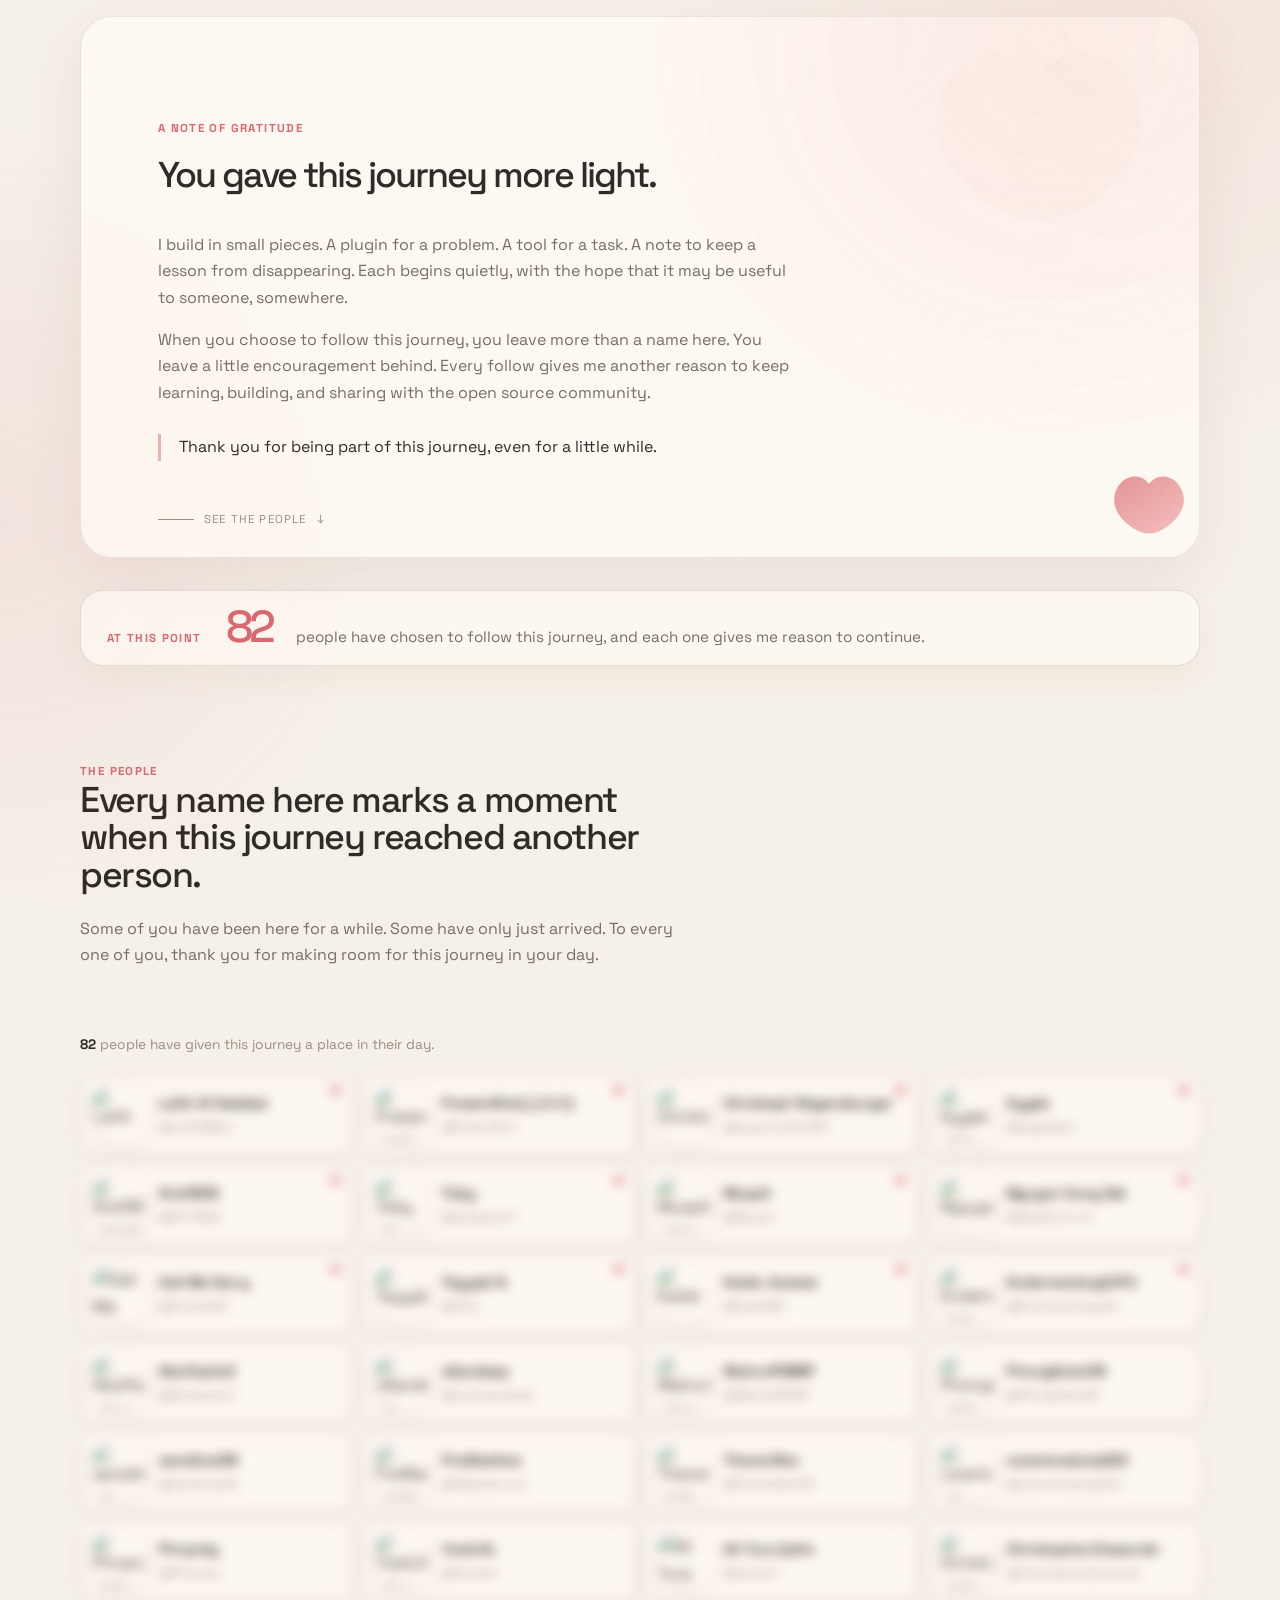
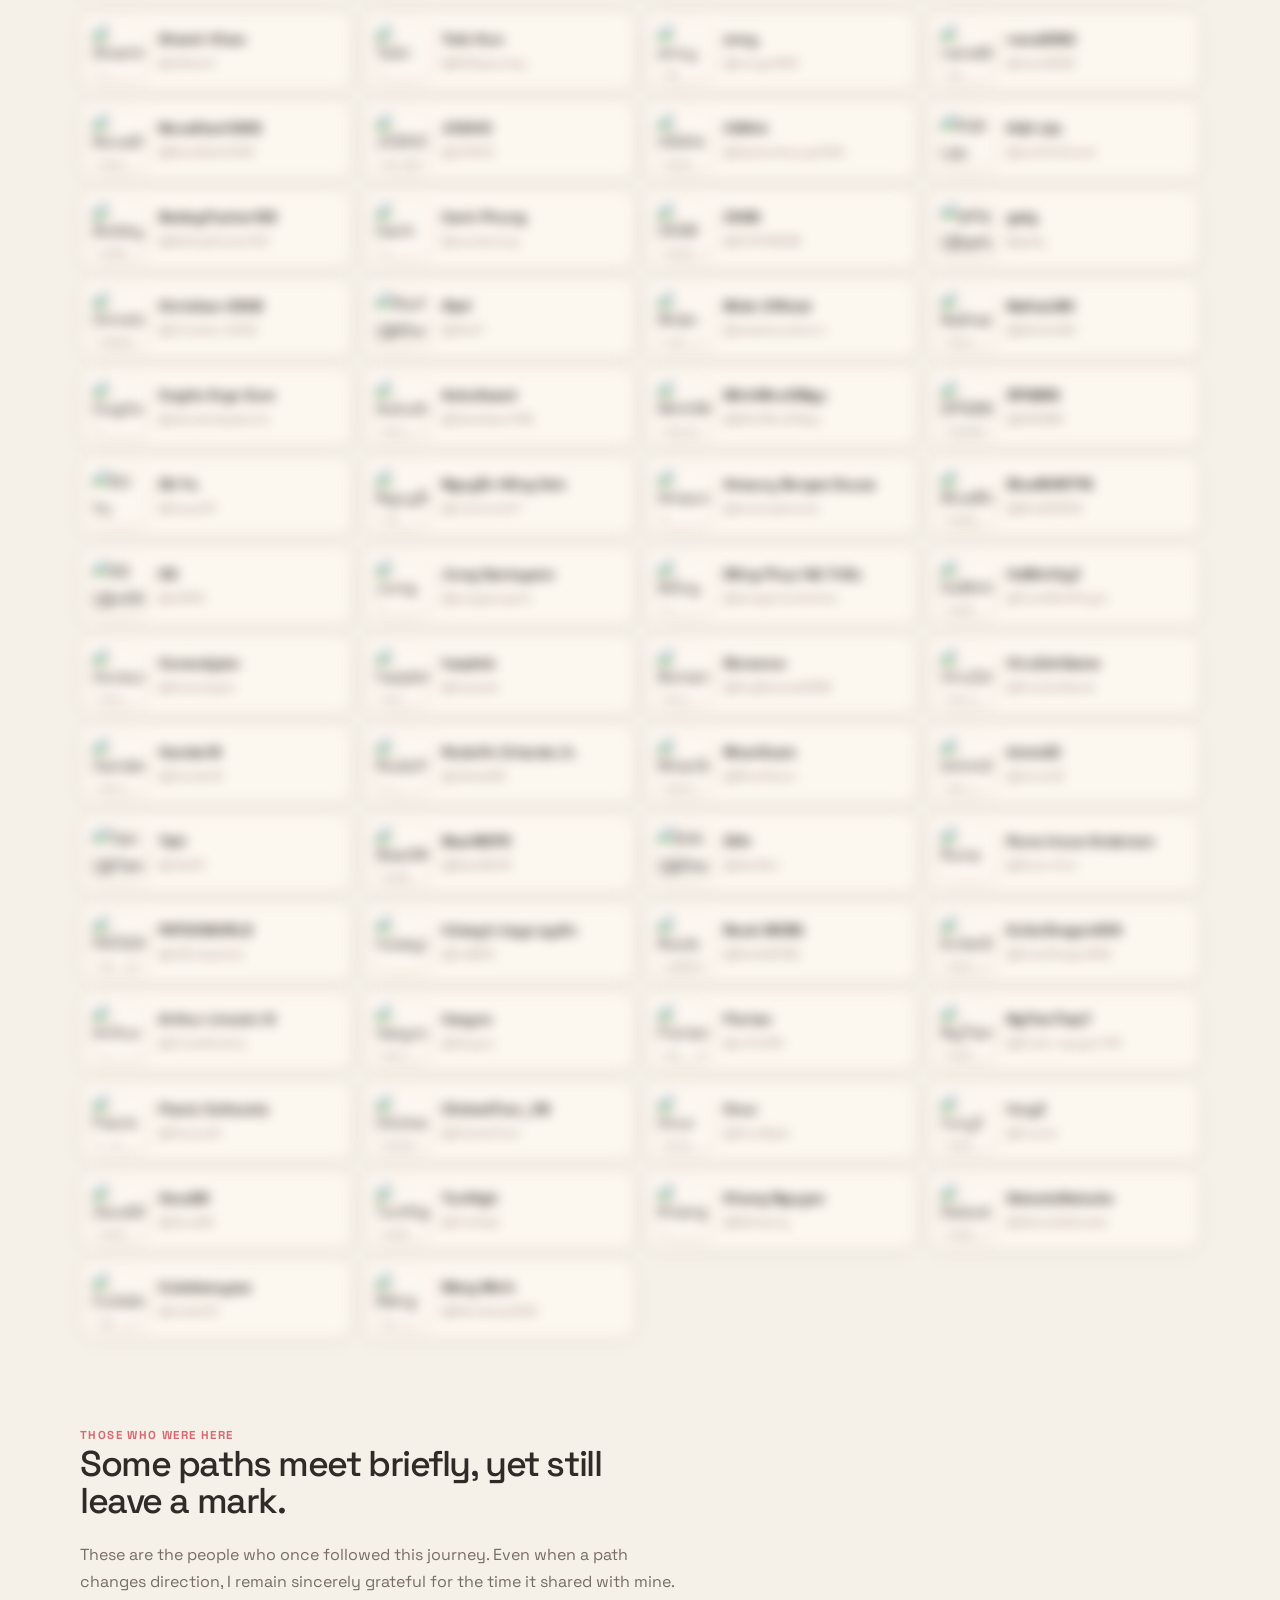
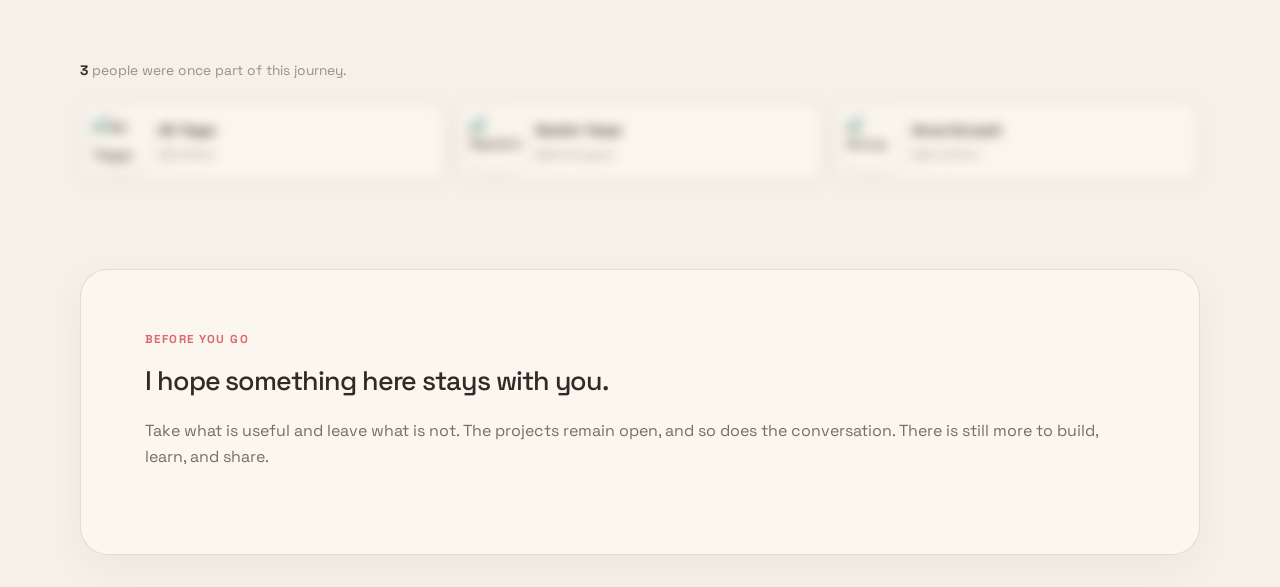
==== commit 965e9a8c: "docs: archive follower snapshot [skip ci]" ====
--- a/docs/index.html
+++ b/docs/index.html
@@ -47,7 +47,7 @@
       <!-- FOLLOWERS-START -->
 <section class="quiet-stat" aria-label="Follower count" data-reveal>
   <span class="stat-label">At this point</span>
-  <span class="stat-number">0</span>
+  <span class="stat-number">82</span>
   <span class="stat-description">people have chosen to follow this journey, and each one gives me reason to continue.</span>
 </section>
 
@@ -57,9 +57,582 @@
     <h2 id="people-title">Every name here marks a moment when this journey reached another person.</h2>
     <p>Some of you have been here for a while. Some have only just arrived. To every one of you, thank you for making room for this journey in your day.</p>
   </div>
-  <p class="people-count" data-reveal><strong>0</strong> people have given this journey a place in their day.</p>
+  <p class="people-count" data-reveal><strong>82</strong> people have given this journey a place in their day.</p>
   <div class="people-grid current-people-grid">
-
+  <div class="person-card is-mutual" data-mutual="true" title="Follows you back" data-profile-url="https://github.com/PresentKim" style="--index: 0">
+    <img src="https://avatars.githubusercontent.com/u/13284800?v=4" alt="PresentKim(김현재) (@PresentKim)" width="56" height="56" loading="lazy" />
+    <span class="person-meta">
+      <strong>PresentKim(김현재)</strong>
+      <a class="person-username" href="https://github.com/PresentKim" target="_blank" rel="noreferrer">@PresentKim</a>
+    </span>
+  </div>
+  <div class="person-card is-mutual" data-mutual="true" title="Follows you back" data-profile-url="https://github.com/Ifera" style="--index: 1">
+    <img src="https://avatars.githubusercontent.com/u/32965703?v=4" alt="Tayyab R. (@Ifera)" width="56" height="56" loading="lazy" />
+    <span class="person-meta">
+      <strong>Tayyab R.</strong>
+      <a class="person-username" href="https://github.com/Ifera" target="_blank" rel="noreferrer">@Ifera</a>
+    </span>
+  </div>
+  <div class="person-card is-mutual" data-mutual="true" title="Follows you back" data-profile-url="https://github.com/kaidoMC" style="--index: 2">
+    <img src="https://avatars.githubusercontent.com/u/45457914?v=4" alt="Kaido Joestar (@kaidoMC)" width="56" height="56" loading="lazy" />
+    <span class="person-meta">
+      <strong>Kaido Joestar</strong>
+      <a class="person-username" href="https://github.com/kaidoMC" target="_blank" rel="noreferrer">@kaidoMC</a>
+    </span>
+  </div>
+  <div class="person-card is-mutual" data-mutual="true" title="Follows you back" data-profile-url="https://github.com/Laith98Dev" style="--index: 3">
+    <img src="https://avatars.githubusercontent.com/u/49840784?v=4" alt="Laith Al Haddad (@Laith98Dev)" width="56" height="56" loading="lazy" />
+    <span class="person-meta">
+      <strong>Laith Al Haddad</strong>
+      <a class="person-username" href="https://github.com/Laith98Dev" target="_blank" rel="noreferrer">@Laith98Dev</a>
+    </span>
+  </div>
+  <div class="person-card is-mutual" data-mutual="true" title="Follows you back" data-profile-url="https://github.com/Endermanbugzjfc" style="--index: 4">
+    <img src="https://avatars.githubusercontent.com/u/53002741?v=4" alt="EndermanbugZJFC (@Endermanbugzjfc)" width="56" height="56" loading="lazy" />
+    <span class="person-meta">
+      <strong>EndermanbugZJFC</strong>
+      <a class="person-username" href="https://github.com/Endermanbugzjfc" target="_blank" rel="noreferrer">@Endermanbugzjfc</a>
+    </span>
+  </div>
+  <div class="person-card is-mutual" data-mutual="true" title="Follows you back" data-profile-url="https://github.com/supercrafter333" style="--index: 5">
+    <img src="https://avatars.githubusercontent.com/u/53967726?v=4" alt="Christoph Regensburger (@supercrafter333)" width="56" height="56" loading="lazy" />
+    <span class="person-meta">
+      <strong>Christoph Regensburger</strong>
+      <a class="person-username" href="https://github.com/supercrafter333" target="_blank" rel="noreferrer">@supercrafter333</a>
+    </span>
+  </div>
+  <div class="person-card is-mutual" data-mutual="true" title="Follows you back" data-profile-url="https://github.com/NTT1906" style="--index: 6">
+    <img src="https://avatars.githubusercontent.com/u/54394881?v=4" alt="Arie1906 (@NTT1906)" width="56" height="56" loading="lazy" />
+    <span class="person-meta">
+      <strong>Arie1906</strong>
+      <a class="person-username" href="https://github.com/NTT1906" target="_blank" rel="noreferrer">@NTT1906</a>
+    </span>
+  </div>
+  <div class="person-card is-mutual" data-mutual="true" title="Follows you back" data-profile-url="https://github.com/KygekDev" style="--index: 7">
+    <img src="https://avatars.githubusercontent.com/u/68368066?v=4" alt="Kygek (@KygekDev)" width="56" height="56" loading="lazy" />
+    <span class="person-meta">
+      <strong>Kygek</strong>
+      <a class="person-username" href="https://github.com/KygekDev" target="_blank" rel="noreferrer">@KygekDev</a>
+    </span>
+  </div>
+  <div class="person-card is-mutual" data-mutual="true" title="Follows you back" data-profile-url="https://github.com/0xliam627" style="--index: 8">
+    <img src="https://avatars.githubusercontent.com/u/70517151?v=4" alt="Call Me Harry (@0xliam627)" width="56" height="56" loading="lazy" />
+    <span class="person-meta">
+      <strong>Call Me Harry</strong>
+      <a class="person-username" href="https://github.com/0xliam627" target="_blank" rel="noreferrer">@0xliam627</a>
+    </span>
+  </div>
+  <div class="person-card is-mutual" data-mutual="true" title="Follows you back" data-profile-url="https://github.com/BeeAZ-pm-pl" style="--index: 9">
+    <img src="https://avatars.githubusercontent.com/u/89953941?v=4" alt="Nguyen Cong Dat (@BeeAZ-pm-pl)" width="56" height="56" loading="lazy" />
+    <span class="person-meta">
+      <strong>Nguyen Cong Dat</strong>
+      <a class="person-username" href="https://github.com/BeeAZ-pm-pl" target="_blank" rel="noreferrer">@BeeAZ-pm-pl</a>
+    </span>
+  </div>
+  <div class="person-card is-mutual" data-mutual="true" title="Follows you back" data-profile-url="https://github.com/tobydev27" style="--index: 10">
+    <img src="https://avatars.githubusercontent.com/u/110734947?v=4" alt="Toby (@tobydev27)" width="56" height="56" loading="lazy" />
+    <span class="person-meta">
+      <strong>Toby</strong>
+      <a class="person-username" href="https://github.com/tobydev27" target="_blank" rel="noreferrer">@tobydev27</a>
+    </span>
+  </div>
+  <div class="person-card is-mutual" data-mutual="true" title="Follows you back" data-profile-url="https://github.com/Muqsit" style="--index: 11">
+    <img src="https://avatars.githubusercontent.com/u/15074389?v=4" alt="Muqsit (@Muqsit)" width="56" height="56" loading="lazy" />
+    <span class="person-meta">
+      <strong>Muqsit</strong>
+      <a class="person-username" href="https://github.com/Muqsit" target="_blank" rel="noreferrer">@Muqsit</a>
+    </span>
+  </div>
+  <div class="person-card" data-profile-url="https://github.com/Flavius12" style="--index: 12">
+    <img src="https://avatars.githubusercontent.com/u/10297075?v=4" alt="Flavio Collocola (@Flavius12)" width="56" height="56" loading="lazy" />
+    <span class="person-meta">
+      <strong>Flavio Collocola</strong>
+      <a class="person-username" href="https://github.com/Flavius12" target="_blank" rel="noreferrer">@Flavius12</a>
+    </span>
+  </div>
+  <div class="person-card" data-profile-url="https://github.com/Taki21" style="--index: 13">
+    <img src="https://avatars.githubusercontent.com/u/14851895?v=4" alt="Taki (@Taki21)" width="56" height="56" loading="lazy" />
+    <span class="person-meta">
+      <strong>Taki</strong>
+      <a class="person-username" href="https://github.com/Taki21" target="_blank" rel="noreferrer">@Taki21</a>
+    </span>
+  </div>
+  <div class="person-card" data-profile-url="https://github.com/DaisukeDaisuke" style="--index: 14">
+    <img src="https://avatars.githubusercontent.com/u/17798680?v=4" alt="DaisukeDaisuke (@DaisukeDaisuke)" width="56" height="56" loading="lazy" />
+    <span class="person-meta">
+      <strong>DaisukeDaisuke</strong>
+      <a class="person-username" href="https://github.com/DaisukeDaisuke" target="_blank" rel="noreferrer">@DaisukeDaisuke</a>
+    </span>
+  </div>
+  <div class="person-card" data-profile-url="https://github.com/LamKietCrack" style="--index: 15">
+    <img src="https://avatars.githubusercontent.com/u/19527852?v=4" alt="Kiệt Lặc (@LamKietCrack)" width="56" height="56" loading="lazy" />
+    <span class="person-meta">
+      <strong>Kiệt Lặc</strong>
+      <a class="person-username" href="https://github.com/LamKietCrack" target="_blank" rel="noreferrer">@LamKietCrack</a>
+    </span>
+  </div>
+  <div class="person-card" data-profile-url="https://github.com/amaurybsouza" style="--index: 16">
+    <img src="https://avatars.githubusercontent.com/u/36505926?v=4" alt="Amaury Borges Souza (@amaurybsouza)" width="56" height="56" loading="lazy" />
+    <span class="person-meta">
+      <strong>Amaury Borges Souza</strong>
+      <a class="person-username" href="https://github.com/amaurybsouza" target="_blank" rel="noreferrer">@amaurybsouza</a>
+    </span>
+  </div>
+  <div class="person-card" data-profile-url="https://github.com/xxFLORII" style="--index: 17">
+    <img src="https://avatars.githubusercontent.com/u/38558911?v=4" alt="Florian (@xxFLORII)" width="56" height="56" loading="lazy" />
+    <span class="person-meta">
+      <strong>Florian</strong>
+      <a class="person-username" href="https://github.com/xxFLORII" target="_blank" rel="noreferrer">@xxFLORII</a>
+    </span>
+  </div>
+  <div class="person-card" data-profile-url="https://github.com/hu8813" style="--index: 18">
+    <img src="https://avatars.githubusercontent.com/u/38990435?v=4" alt="hüseyin kaya aydin (@hu8813)" width="56" height="56" loading="lazy" />
+    <span class="person-meta">
+      <strong>hüseyin kaya aydin</strong>
+      <a class="person-username" href="https://github.com/hu8813" target="_blank" rel="noreferrer">@hu8813</a>
+    </span>
+  </div>
+  <div class="person-card" data-profile-url="https://github.com/NZSigourney" style="--index: 19">
+    <img src="https://avatars.githubusercontent.com/u/40240050?v=4" alt="Tobi-Kun (@NZSigourney)" width="56" height="56" loading="lazy" />
+    <span class="person-meta">
+      <strong>Tobi-Kun</strong>
+      <a class="person-username" href="https://github.com/NZSigourney" target="_blank" rel="noreferrer">@NZSigourney</a>
+    </span>
+  </div>
+  <div class="person-card" data-profile-url="https://github.com/standardgalactic" style="--index: 20">
+    <img src="https://avatars.githubusercontent.com/u/43516554?v=4" alt="Cogito Ergo Sum (@standardgalactic)" width="56" height="56" loading="lazy" />
+    <span class="person-meta">
+      <strong>Cogito Ergo Sum</strong>
+      <a class="person-username" href="https://github.com/standardgalactic" target="_blank" rel="noreferrer">@standardgalactic</a>
+    </span>
+  </div>
+  <div class="person-card" data-profile-url="https://github.com/ViruZzInGame" style="--index: 21">
+    <img src="https://avatars.githubusercontent.com/u/46874438?v=4" alt="ViruZzInGame (@ViruZzInGame)" width="56" height="56" loading="lazy" />
+    <span class="person-meta">
+      <strong>ViruZzInGame</strong>
+      <a class="person-username" href="https://github.com/ViruZzInGame" target="_blank" rel="noreferrer">@ViruZzInGame</a>
+    </span>
+  </div>
+  <div class="person-card" data-profile-url="https://github.com/canhphung" style="--index: 22">
+    <img src="https://avatars.githubusercontent.com/u/50852129?v=4" alt="Canh Phung (@canhphung)" width="56" height="56" loading="lazy" />
+    <span class="person-meta">
+      <strong>Canh Phung</strong>
+      <a class="person-username" href="https://github.com/canhphung" target="_blank" rel="noreferrer">@canhphung</a>
+    </span>
+  </div>
+  <div class="person-card" data-profile-url="https://github.com/OnurByte" style="--index: 23">
+    <img src="https://avatars.githubusercontent.com/u/51912619?v=4" alt="Onur (@OnurByte)" width="56" height="56" loading="lazy" />
+    <span class="person-meta">
+      <strong>Onur</strong>
+      <a class="person-username" href="https://github.com/OnurByte" target="_blank" rel="noreferrer">@OnurByte</a>
+    </span>
+  </div>
+  <div class="person-card" data-profile-url="https://github.com/Fuzuto" style="--index: 24">
+    <img src="https://avatars.githubusercontent.com/u/52622140?v=4" alt="furyZ (@Fuzuto)" width="56" height="56" loading="lazy" />
+    <span class="person-meta">
+      <strong>furyZ</strong>
+      <a class="person-username" href="https://github.com/Fuzuto" target="_blank" rel="noreferrer">@Fuzuto</a>
+    </span>
+  </div>
+  <div class="person-card" data-profile-url="https://github.com/encyptAES" style="--index: 25">
+    <img src="https://avatars.githubusercontent.com/u/53283017?v=4" alt="ency (@encyptAES)" width="56" height="56" loading="lazy" />
+    <span class="person-meta">
+      <strong>ency</strong>
+      <a class="person-username" href="https://github.com/encyptAES" target="_blank" rel="noreferrer">@encyptAES</a>
+    </span>
+  </div>
+  <div class="person-card" data-profile-url="https://github.com/XanderID" style="--index: 26">
+    <img src="https://avatars.githubusercontent.com/u/55838823?v=4" alt="XanderID (@XanderID)" width="56" height="56" loading="lazy" />
+    <span class="person-meta">
+      <strong>XanderID</strong>
+      <a class="person-username" href="https://github.com/XanderID" target="_blank" rel="noreferrer">@XanderID</a>
+    </span>
+  </div>
+  <div class="person-card" data-profile-url="https://github.com/ZeusG8" style="--index: 27">
+    <img src="https://avatars.githubusercontent.com/u/58353410?v=4" alt="ZeusG8 (@ZeusG8)" width="56" height="56" loading="lazy" />
+    <span class="person-meta">
+      <strong>ZeusG8</strong>
+      <a class="person-username" href="https://github.com/ZeusG8" target="_blank" rel="noreferrer">@ZeusG8</a>
+    </span>
+  </div>
+  <div class="person-card" data-profile-url="https://github.com/ClickedTran" style="--index: 28">
+    <img src="https://avatars.githubusercontent.com/u/58399779?v=4" alt="ClickedTran_VN (@ClickedTran)" width="56" height="56" loading="lazy" />
+    <span class="person-meta">
+      <strong>ClickedTran_VN</strong>
+      <a class="person-username" href="https://github.com/ClickedTran" target="_blank" rel="noreferrer">@ClickedTran</a>
+    </span>
+  </div>
+  <div class="person-card" data-profile-url="https://github.com/misike12" style="--index: 29">
+    <img src="https://avatars.githubusercontent.com/u/59843249?v=4" alt="Cubebanyasz (@misike12)" width="56" height="56" loading="lazy" />
+    <span class="person-meta">
+      <strong>Cubebanyasz</strong>
+      <a class="person-username" href="https://github.com/misike12" target="_blank" rel="noreferrer">@misike12</a>
+    </span>
+  </div>
+  <div class="person-card" data-profile-url="https://github.com/BlueBVN06" style="--index: 30">
+    <img src="https://avatars.githubusercontent.com/u/60213759?v=4" alt="BlueBVN1716 (@BlueBVN06)" width="56" height="56" loading="lazy" />
+    <span class="person-meta">
+      <strong>BlueBVN1716</strong>
+      <a class="person-username" href="https://github.com/BlueBVN06" target="_blank" rel="noreferrer">@BlueBVN06</a>
+    </span>
+  </div>
+  <div class="person-card" data-profile-url="https://github.com/AnyBananaGAME" style="--index: 31">
+    <img src="https://avatars.githubusercontent.com/u/61703768?v=4" alt="Bonanoo (@AnyBananaGAME)" width="56" height="56" loading="lazy" />
+    <span class="person-meta">
+      <strong>Bonanoo</strong>
+      <a class="person-username" href="https://github.com/AnyBananaGAME" target="_blank" rel="noreferrer">@AnyBananaGAME</a>
+    </span>
+  </div>
+  <div class="person-card" data-profile-url="https://github.com/cosmicnebula200" style="--index: 32">
+    <img src="https://avatars.githubusercontent.com/u/63548890?v=4" alt="cosmicnebula200 (@cosmicnebula200)" width="56" height="56" loading="lazy" />
+    <span class="person-meta">
+      <strong>cosmicnebula200</strong>
+      <a class="person-username" href="https://github.com/cosmicnebula200" target="_blank" rel="noreferrer">@cosmicnebula200</a>
+    </span>
+  </div>
+  <div class="person-card" data-profile-url="https://github.com/alitura1" style="--index: 33">
+    <img src="https://avatars.githubusercontent.com/u/64707077?v=4" alt="Ali Tura Çetin (@alitura1)" width="56" height="56" loading="lazy" />
+    <span class="person-meta">
+      <strong>Ali Tura Çetin</strong>
+      <a class="person-username" href="https://github.com/alitura1" target="_blank" rel="noreferrer">@alitura1</a>
+    </span>
+  </div>
+  <div class="person-card" data-profile-url="https://github.com/PLATONG98" style="--index: 34">
+    <img src="https://avatars.githubusercontent.com/u/65983857?v=4" alt="CK98 (@PLATONG98)" width="56" height="56" loading="lazy" />
+    <span class="person-meta">
+      <strong>CK98</strong>
+      <a class="person-username" href="https://github.com/PLATONG98" target="_blank" rel="noreferrer">@PLATONG98</a>
+    </span>
+  </div>
+  <div class="person-card" data-profile-url="https://github.com/Mcbeany" style="--index: 35">
+    <img src="https://avatars.githubusercontent.com/u/77101686?v=4" alt="Khang Nguyen (@Mcbeany)" width="56" height="56" loading="lazy" />
+    <span class="person-meta">
+      <strong>Khang Nguyen</strong>
+      <a class="person-username" href="https://github.com/Mcbeany" target="_blank" rel="noreferrer">@Mcbeany</a>
+    </span>
+  </div>
+  <div class="person-card" data-profile-url="https://github.com/crischutu07" style="--index: 36">
+    <img src="https://avatars.githubusercontent.com/u/81855366?v=4" alt="Nguyễn Hồng Sơn (@crischutu07)" width="56" height="56" loading="lazy" />
+    <span class="person-meta">
+      <strong>Nguyễn Hồng Sơn</strong>
+      <a class="person-username" href="https://github.com/crischutu07" target="_blank" rel="noreferrer">@crischutu07</a>
+    </span>
+  </div>
+  <div class="person-card" data-profile-url="https://github.com/CrozeStudios" style="--index: 37">
+    <img src="https://avatars.githubusercontent.com/u/82117078?v=4" alt="Arthur Lincoln IV (@CrozeStudios)" width="56" height="56" loading="lazy" />
+    <span class="person-meta">
+      <strong>Arthur Lincoln IV</strong>
+      <a class="person-username" href="https://github.com/CrozeStudios" target="_blank" rel="noreferrer">@CrozeStudios</a>
+    </span>
+  </div>
+  <div class="person-card" data-profile-url="https://github.com/DPG896" style="--index: 38">
+    <img src="https://avatars.githubusercontent.com/u/82310008?v=4" alt="DPG896 (@DPG896)" width="56" height="56" loading="lazy" />
+    <span class="person-meta">
+      <strong>DPG896</strong>
+      <a class="person-username" href="https://github.com/DPG896" target="_blank" rel="noreferrer">@DPG896</a>
+    </span>
+  </div>
+  <div class="person-card" data-profile-url="https://github.com/thodark" style="--index: 39">
+    <img src="https://avatars.githubusercontent.com/u/82873378?v=4" alt="YoeiLOL (@thodark)" width="56" height="56" loading="lazy" />
+    <span class="person-meta">
+      <strong>YoeiLOL</strong>
+      <a class="person-username" href="https://github.com/thodark" target="_blank" rel="noreferrer">@thodark</a>
+    </span>
+  </div>
+  <div class="person-card" data-profile-url="https://github.com/newbiecoderrrrr" style="--index: 40">
+    <img src="https://avatars.githubusercontent.com/u/84438435?v=4" alt="Nhân Official  (@newbiecoderrrrr)" width="56" height="56" loading="lazy" />
+    <span class="person-meta">
+      <strong>Nhân Official </strong>
+      <a class="person-username" href="https://github.com/newbiecoderrrrr" target="_blank" rel="noreferrer">@newbiecoderrrrr</a>
+    </span>
+  </div>
+  <div class="person-card" data-profile-url="https://github.com/NoobMCBG" style="--index: 41">
+    <img src="https://avatars.githubusercontent.com/u/84442886?v=4" alt="Noob MCBG (@NoobMCBG)" width="56" height="56" loading="lazy" />
+    <span class="person-meta">
+      <strong>Noob MCBG</strong>
+      <a class="person-username" href="https://github.com/NoobMCBG" target="_blank" rel="noreferrer">@NoobMCBG</a>
+    </span>
+  </div>
+  <div class="person-card" data-profile-url="https://github.com/dongphuchaitrieu" style="--index: 42">
+    <img src="https://avatars.githubusercontent.com/u/84892244?v=4" alt="Đồng Phục Hải Triều (@dongphuchaitrieu)" width="56" height="56" loading="lazy" />
+    <span class="person-meta">
+      <strong>Đồng Phục Hải Triều</strong>
+      <a class="person-username" href="https://github.com/dongphuchaitrieu" target="_blank" rel="noreferrer">@dongphuchaitrieu</a>
+    </span>
+  </div>
+  <div class="person-card" data-profile-url="https://github.com/Ender-nguyen734" style="--index: 43">
+    <img src="https://avatars.githubusercontent.com/u/86770925?v=4" alt="NgTienTiep? (@Ender-nguyen734)" width="56" height="56" loading="lazy" />
+    <span class="person-meta">
+      <strong>NgTienTiep?</strong>
+      <a class="person-username" href="https://github.com/Ender-nguyen734" target="_blank" rel="noreferrer">@Ender-nguyen734</a>
+    </span>
+  </div>
+  <div class="person-card" data-profile-url="https://github.com/Opdevshaurya1234" style="--index: 44">
+    <img src="https://avatars.githubusercontent.com/u/86871025?v=4" alt="iiiD4rk (@Opdevshaurya1234)" width="56" height="56" loading="lazy" />
+    <span class="person-meta">
+      <strong>iiiD4rk</strong>
+      <a class="person-username" href="https://github.com/Opdevshaurya1234" target="_blank" rel="noreferrer">@Opdevshaurya1234</a>
+    </span>
+  </div>
+  <div class="person-card" data-profile-url="https://github.com/TunHigh" style="--index: 45">
+    <img src="https://avatars.githubusercontent.com/u/87038107?v=4" alt="TunHigh (@TunHigh)" width="56" height="56" loading="lazy" />
+    <span class="person-meta">
+      <strong>TunHigh</strong>
+      <a class="person-username" href="https://github.com/TunHigh" target="_blank" rel="noreferrer">@TunHigh</a>
+    </span>
+  </div>
+  <div class="person-card" data-profile-url="https://github.com/PhongGremVN" style="--index: 46">
+    <img src="https://avatars.githubusercontent.com/u/87163864?v=4" alt="PhongGremVN (@PhongGremVN)" width="56" height="56" loading="lazy" />
+    <span class="person-meta">
+      <strong>PhongGremVN</strong>
+      <a class="person-username" href="https://github.com/PhongGremVN" target="_blank" rel="noreferrer">@PhongGremVN</a>
+    </span>
+  </div>
+  <div class="person-card" data-profile-url="https://github.com/ThevenRexOff" style="--index: 47">
+    <img src="https://avatars.githubusercontent.com/u/87929242?v=4" alt="ThevenRex (@ThevenRexOff)" width="56" height="56" loading="lazy" />
+    <span class="person-meta">
+      <strong>ThevenRex</strong>
+      <a class="person-username" href="https://github.com/ThevenRexOff" target="_blank" rel="noreferrer">@ThevenRexOff</a>
+    </span>
+  </div>
+  <div class="person-card" data-profile-url="https://github.com/TuanMinhPlugin" style="--index: 48">
+    <img src="https://avatars.githubusercontent.com/u/88481013?v=4" alt="ItzMnhXyZ (@TuanMinhPlugin)" width="56" height="56" loading="lazy" />
+    <span class="person-meta">
+      <strong>ItzMnhXyZ</strong>
+      <a class="person-username" href="https://github.com/TuanMinhPlugin" target="_blank" rel="noreferrer">@TuanMinhPlugin</a>
+    </span>
+  </div>
+  <div class="person-card" data-profile-url="https://github.com/NathaLMV" style="--index: 49">
+    <img src="https://avatars.githubusercontent.com/u/89324416?v=4" alt="NathaLMV (@NathaLMV)" width="56" height="56" loading="lazy" />
+    <span class="person-meta">
+      <strong>NathaLMV</strong>
+      <a class="person-username" href="https://github.com/NathaLMV" target="_blank" rel="noreferrer">@NathaLMV</a>
+    </span>
+  </div>
+  <div class="person-card" data-profile-url="https://github.com/Minhdang1232" style="--index: 50">
+    <img src="https://avatars.githubusercontent.com/u/91788859?v=4" alt="Đăng Minh (@Minhdang1232)" width="56" height="56" loading="lazy" />
+    <span class="person-meta">
+      <strong>Đăng Minh</strong>
+      <a class="person-username" href="https://github.com/Minhdang1232" target="_blank" rel="noreferrer">@Minhdang1232</a>
+    </span>
+  </div>
+  <div class="person-card" data-profile-url="https://github.com/Abolfazlm2" style="--index: 51">
+    <img src="https://avatars.githubusercontent.com/u/93741016?v=4" alt="Abolfazlm2 (@Abolfazlm2)" width="56" height="56" loading="lazy" />
+    <span class="person-meta">
+      <strong>Abolfazlm2</strong>
+      <a class="person-username" href="https://github.com/Abolfazlm2" target="_blank" rel="noreferrer">@Abolfazlm2</a>
+    </span>
+  </div>
+  <div class="person-card" data-profile-url="https://github.com/AokoAsami199" style="--index: 52">
+    <img src="https://avatars.githubusercontent.com/u/94779197?v=4" alt="AokoAsami (@AokoAsami199)" width="56" height="56" loading="lazy" />
+    <span class="person-meta">
+      <strong>AokoAsami</strong>
+      <a class="person-username" href="https://github.com/AokoAsami199" target="_blank" rel="noreferrer">@AokoAsami199</a>
+    </span>
+  </div>
+  <div class="person-card" data-profile-url="https://github.com/xS91D" style="--index: 53">
+    <img src="https://avatars.githubusercontent.com/u/95081674?v=4" alt="SD (@xS91D)" width="56" height="56" loading="lazy" />
+    <span class="person-meta">
+      <strong>SD</strong>
+      <a class="person-username" href="https://github.com/xS91D" target="_blank" rel="noreferrer">@xS91D</a>
+    </span>
+  </div>
+  <div class="person-card" data-profile-url="https://github.com/BearMCPE" style="--index: 54">
+    <img src="https://avatars.githubusercontent.com/u/95735065?v=4" alt="BearMCPE (@BearMCPE)" width="56" height="56" loading="lazy" />
+    <span class="person-meta">
+      <strong>BearMCPE</strong>
+      <a class="person-username" href="https://github.com/BearMCPE" target="_blank" rel="noreferrer">@BearMCPE</a>
+    </span>
+  </div>
+  <div class="person-card" data-profile-url="https://github.com/NovaStark1234" style="--index: 55">
+    <img src="https://avatars.githubusercontent.com/u/95739044?v=4" alt="NovaStark1245 (@NovaStark1234)" width="56" height="56" loading="lazy" />
+    <span class="person-meta">
+      <strong>NovaStark1245</strong>
+      <a class="person-username" href="https://github.com/NovaStark1234" target="_blank" rel="noreferrer">@NovaStark1234</a>
+    </span>
+  </div>
+  <div class="person-card" data-profile-url="https://github.com/xRodzMC" style="--index: 56">
+    <img src="https://avatars.githubusercontent.com/u/100104970?v=4" alt="Rodolfo Orlanda Jr. (@xRodzMC)" width="56" height="56" loading="lazy" />
+    <span class="person-meta">
+      <strong>Rodolfo Orlanda Jr.</strong>
+      <a class="person-username" href="https://github.com/xRodzMC" target="_blank" rel="noreferrer">@xRodzMC</a>
+    </span>
+  </div>
+  <div class="person-card" data-profile-url="https://github.com/WalnutPMMP" style="--index: 57">
+    <img src="https://avatars.githubusercontent.com/u/100417089?v=4" alt="WalnutPMMP (@WalnutPMMP)" width="56" height="56" loading="lazy" />
+    <span class="person-meta">
+      <strong>WalnutPMMP</strong>
+      <a class="person-username" href="https://github.com/WalnutPMMP" target="_blank" rel="noreferrer">@WalnutPMMP</a>
+    </span>
+  </div>
+  <div class="person-card" data-profile-url="https://github.com/NhanScam" style="--index: 58">
+    <img src="https://avatars.githubusercontent.com/u/103498672?v=4" alt="NhanScam (@NhanScam)" width="56" height="56" loading="lazy" />
+    <span class="person-meta">
+      <strong>NhanScam</strong>
+      <a class="person-username" href="https://github.com/NhanScam" target="_blank" rel="noreferrer">@NhanScam</a>
+    </span>
+  </div>
+  <div class="person-card" data-profile-url="https://github.com/JCSIVO" style="--index: 59">
+    <img src="https://avatars.githubusercontent.com/u/104387283?v=4" alt="JCSIVO (@JCSIVO)" width="56" height="56" loading="lazy" />
+    <span class="person-meta">
+      <strong>JCSIVO</strong>
+      <a class="person-username" href="https://github.com/JCSIVO" target="_blank" rel="noreferrer">@JCSIVO</a>
+    </span>
+  </div>
+  <div class="person-card" data-profile-url="https://github.com/Runa-Chin" style="--index: 60">
+    <img src="https://avatars.githubusercontent.com/u/104977353?v=4" alt="Runa Inoue Anderson (@Runa-Chin)" width="56" height="56" loading="lazy" />
+    <span class="person-meta">
+      <strong>Runa Inoue Anderson</strong>
+      <a class="person-username" href="https://github.com/Runa-Chin" target="_blank" rel="noreferrer">@Runa-Chin</a>
+    </span>
+  </div>
+  <div class="person-card" data-profile-url="https://github.com/xShamir" style="--index: 61">
+    <img src="https://avatars.githubusercontent.com/u/105579036?v=4" alt="Shamir Khan (@xShamir)" width="56" height="56" loading="lazy" />
+    <span class="person-meta">
+      <strong>Shamir Khan</strong>
+      <a class="person-username" href="https://github.com/xShamir" target="_blank" rel="noreferrer">@xShamir</a>
+    </span>
+  </div>
+  <div class="person-card" data-profile-url="https://github.com/officialpatoo" style="--index: 62">
+    <img src="https://avatars.githubusercontent.com/u/106743064?v=4" alt="PATOOWORLD  (@officialpatoo)" width="56" height="56" loading="lazy" />
+    <span class="person-meta">
+      <strong>PATOOWORLD </strong>
+      <a class="person-username" href="https://github.com/officialpatoo" target="_blank" rel="noreferrer">@officialpatoo</a>
+    </span>
+  </div>
+  <div class="person-card" data-profile-url="https://github.com/sanzblue08" style="--index: 63">
+    <img src="https://avatars.githubusercontent.com/u/108858058?v=4" alt="sanzblue08 (@sanzblue08)" width="56" height="56" loading="lazy" />
+    <span class="person-meta">
+      <strong>sanzblue08</strong>
+      <a class="person-username" href="https://github.com/sanzblue08" target="_blank" rel="noreferrer">@sanzblue08</a>
+    </span>
+  </div>
+  <div class="person-card" data-profile-url="https://github.com/ChristopherJJaworski" style="--index: 64">
+    <img src="https://avatars.githubusercontent.com/u/109241515?v=4" alt="ChristopherJJaworski (@ChristopherJJaworski)" width="56" height="56" loading="lazy" />
+    <span class="person-meta">
+      <strong>ChristopherJJaworski</strong>
+      <a class="person-username" href="https://github.com/ChristopherJJaworski" target="_blank" rel="noreferrer">@ChristopherJJaworski</a>
+    </span>
+  </div>
+  <div class="person-card" data-profile-url="https://github.com/haqdob" style="--index: 65">
+    <img src="https://avatars.githubusercontent.com/u/110876374?v=4" alt="haqdob (@haqdob)" width="56" height="56" loading="lazy" />
+    <span class="person-meta">
+      <strong>haqdob</strong>
+      <a class="person-username" href="https://github.com/haqdob" target="_blank" rel="noreferrer">@haqdob</a>
+    </span>
+  </div>
+  <div class="person-card" data-profile-url="https://github.com/FRashkar-pm" style="--index: 66">
+    <img src="https://avatars.githubusercontent.com/u/114340217?v=4" alt="FireRashkar (@FRashkar-pm)" width="56" height="56" loading="lazy" />
+    <span class="person-meta">
+      <strong>FireRashkar</strong>
+      <a class="person-username" href="https://github.com/FRashkar-pm" target="_blank" rel="noreferrer">@FRashkar-pm</a>
+    </span>
+  </div>
+  <div class="person-card" data-profile-url="https://github.com/EvilerDragon634" style="--index: 67">
+    <img src="https://avatars.githubusercontent.com/u/115327379?v=4" alt="EvilerDragon634 (@EvilerDragon634)" width="56" height="56" loading="lazy" />
+    <span class="person-meta">
+      <strong>EvilerDragon634</strong>
+      <a class="person-username" href="https://github.com/EvilerDragon634" target="_blank" rel="noreferrer">@EvilerDragon634</a>
+    </span>
+  </div>
+  <div class="person-card" data-profile-url="https://github.com/l5wf1" style="--index: 68">
+    <img src="https://avatars.githubusercontent.com/u/117600376?v=4" alt="l5wf (@l5wf1)" width="56" height="56" loading="lazy" />
+    <span class="person-meta">
+      <strong>l5wf</strong>
+      <a class="person-username" href="https://github.com/l5wf1" target="_blank" rel="noreferrer">@l5wf1</a>
+    </span>
+  </div>
+  <div class="person-card" data-profile-url="https://github.com/DiarDev" style="--index: 69">
+    <img src="https://avatars.githubusercontent.com/u/119154247?v=4" alt="Di4r (@DiarDev)" width="56" height="56" loading="lazy" />
+    <span class="person-meta">
+      <strong>Di4r</strong>
+      <a class="person-username" href="https://github.com/DiarDev" target="_blank" rel="noreferrer">@DiarDev</a>
+    </span>
+  </div>
+  <div class="person-card" data-profile-url="https://github.com/iloveudylan" style="--index: 70">
+    <img src="https://avatars.githubusercontent.com/u/129165634?v=4" alt="iloveudylan (@iloveudylan)" width="56" height="56" loading="lazy" />
+    <span class="person-meta">
+      <strong>iloveudylan</strong>
+      <a class="person-username" href="https://github.com/iloveudylan" target="_blank" rel="noreferrer">@iloveudylan</a>
+    </span>
+  </div>
+  <div class="person-card" data-profile-url="https://github.com/BobbyFischer123" style="--index: 71">
+    <img src="https://avatars.githubusercontent.com/u/143479766?v=4" alt="BobbyFischer123 (@BobbyFischer123)" width="56" height="56" loading="lazy" />
+    <span class="person-meta">
+      <strong>BobbyFischer123</strong>
+      <a class="person-username" href="https://github.com/BobbyFischer123" target="_blank" rel="noreferrer">@BobbyFischer123</a>
+    </span>
+  </div>
+  <div class="person-card" data-profile-url="https://github.com/junggamyeon" style="--index: 72">
+    <img src="https://avatars.githubusercontent.com/u/148054296?v=4" alt="Jung Ganmyeon (@junggamyeon)" width="56" height="56" loading="lazy" />
+    <span class="person-meta">
+      <strong>Jung Ganmyeon</strong>
+      <a class="person-username" href="https://github.com/junggamyeon" target="_blank" rel="noreferrer">@junggamyeon</a>
+    </span>
+  </div>
+  <div class="person-card" data-profile-url="https://github.com/nana9292" style="--index: 73">
+    <img src="https://avatars.githubusercontent.com/u/155925965?v=4" alt="nana9292 (@nana9292)" width="56" height="56" loading="lazy" />
+    <span class="person-meta">
+      <strong>nana9292</strong>
+      <a class="person-username" href="https://github.com/nana9292" target="_blank" rel="noreferrer">@nana9292</a>
+    </span>
+  </div>
+  <div class="person-card" data-profile-url="https://github.com/bimm22" style="--index: 74">
+    <img src="https://avatars.githubusercontent.com/u/169905239?v=4" alt="bimm22 (@bimm22)" width="56" height="56" loading="lazy" />
+    <span class="person-meta">
+      <strong>bimm22</strong>
+      <a class="person-username" href="https://github.com/bimm22" target="_blank" rel="noreferrer">@bimm22</a>
+    </span>
+  </div>
+  <div class="person-card" data-profile-url="https://github.com/Vasync" style="--index: 75">
+    <img src="https://avatars.githubusercontent.com/u/174923642?v=4" alt="Vasync (@Vasync)" width="56" height="56" loading="lazy" />
+    <span class="person-meta">
+      <strong>Vasync</strong>
+      <a class="person-username" href="https://github.com/Vasync" target="_blank" rel="noreferrer">@Vasync</a>
+    </span>
+  </div>
+  <div class="person-card" data-profile-url="https://github.com/Phrqndy" style="--index: 76">
+    <img src="https://avatars.githubusercontent.com/u/183157080?v=4" alt="Phrqndy (@Phrqndy)" width="56" height="56" loading="lazy" />
+    <span class="person-meta">
+      <strong>Phrqndy</strong>
+      <a class="person-username" href="https://github.com/Phrqndy" target="_blank" rel="noreferrer">@Phrqndy</a>
+    </span>
+  </div>
+  <div class="person-card" data-profile-url="https://github.com/Christian-0308" style="--index: 77">
+    <img src="https://avatars.githubusercontent.com/u/188559883?v=4" alt="Christian-0308 (@Christian-0308)" width="56" height="56" loading="lazy" />
+    <span class="person-meta">
+      <strong>Christian-0308</strong>
+      <a class="person-username" href="https://github.com/Christian-0308" target="_blank" rel="noreferrer">@Christian-0308</a>
+    </span>
+  </div>
+  <div class="person-card" data-profile-url="https://github.com/MinhNhut0Ngu" style="--index: 78">
+    <img src="https://avatars.githubusercontent.com/u/205768215?v=4" alt="MinhNhut0Ngu (@MinhNhut0Ngu)" width="56" height="56" loading="lazy" />
+    <span class="person-meta">
+      <strong>MinhNhut0Ngu</strong>
+      <a class="person-username" href="https://github.com/MinhNhut0Ngu" target="_blank" rel="noreferrer">@MinhNhut0Ngu</a>
+    </span>
+  </div>
+  <div class="person-card" data-profile-url="https://github.com/gelg" style="--index: 79">
+    <img src="https://avatars.githubusercontent.com/u/213860813?v=4" alt="gelg (@gelg)" width="56" height="56" loading="lazy" />
+    <span class="person-meta">
+      <strong>gelg</strong>
+      <a class="person-username" href="https://github.com/gelg" target="_blank" rel="noreferrer">@gelg</a>
+    </span>
+  </div>
+  <div class="person-card" data-profile-url="https://github.com/muchsandeep" style="--index: 80">
+    <img src="https://avatars.githubusercontent.com/u/251759976?v=4" alt="zSandeep (@muchsandeep)" width="56" height="56" loading="lazy" />
+    <span class="person-meta">
+      <strong>zSandeep</strong>
+      <a class="person-username" href="https://github.com/muchsandeep" target="_blank" rel="noreferrer">@muchsandeep</a>
+    </span>
+  </div>
+  <div class="person-card" data-profile-url="https://github.com/duyu09" style="--index: 81">
+    <img src="https://avatars.githubusercontent.com/u/92843163?v=4" alt="DU Yu (@duyu09)" width="56" height="56" loading="lazy" />
+    <span class="person-meta">
+      <strong>DU Yu</strong>
+      <a class="person-username" href="https://github.com/duyu09" target="_blank" rel="noreferrer">@duyu09</a>
+    </span>
+  </div>
   </div>
 </section>
 
@@ -69,601 +642,27 @@
     <h2 id="former-people-title">Some paths meet briefly, yet still leave a mark.</h2>
     <p>These are the people who once followed this journey. Even when a path changes direction, I remain sincerely grateful for the time it shared with mine.</p>
   </div>
-  <p class="people-count" data-reveal><strong>85</strong> people were once part of this journey.</p>
+  <p class="people-count" data-reveal><strong>3</strong> people were once part of this journey.</p>
   <div class="people-grid former-people-grid">
-  <div class="person-card is-former" data-former="true" title="Once followed this journey" data-profile-url="https://github.com/Flavius12" style="--index: 0">
-    <img src="https://avatars.githubusercontent.com/u/10297075?v=4" alt="Flavio Collocola (@Flavius12)" width="56" height="56" loading="lazy" />
-    <span class="person-meta">
-      <strong>Flavio Collocola</strong>
-      <a class="person-username" href="https://github.com/Flavius12" target="_blank" rel="noreferrer">@Flavius12</a>
-    </span>
-  </div>
-  <div class="person-card is-former" data-former="true" title="Once followed this journey" data-profile-url="https://github.com/PresentKim" style="--index: 1">
-    <img src="https://avatars.githubusercontent.com/u/13284800?v=4" alt="PresentKim(김현재) (@PresentKim)" width="56" height="56" loading="lazy" />
-    <span class="person-meta">
-      <strong>PresentKim(김현재)</strong>
-      <a class="person-username" href="https://github.com/PresentKim" target="_blank" rel="noreferrer">@PresentKim</a>
-    </span>
-  </div>
-  <div class="person-card is-former" data-former="true" title="Once followed this journey" data-profile-url="https://github.com/Taki21" style="--index: 2">
-    <img src="https://avatars.githubusercontent.com/u/14851895?v=4" alt="Taki (@Taki21)" width="56" height="56" loading="lazy" />
-    <span class="person-meta">
-      <strong>Taki</strong>
-      <a class="person-username" href="https://github.com/Taki21" target="_blank" rel="noreferrer">@Taki21</a>
-    </span>
-  </div>
-  <div class="person-card is-former" data-former="true" title="Once followed this journey" data-profile-url="https://github.com/DaisukeDaisuke" style="--index: 3">
-    <img src="https://avatars.githubusercontent.com/u/17798680?v=4" alt="DaisukeDaisuke (@DaisukeDaisuke)" width="56" height="56" loading="lazy" />
-    <span class="person-meta">
-      <strong>DaisukeDaisuke</strong>
-      <a class="person-username" href="https://github.com/DaisukeDaisuke" target="_blank" rel="noreferrer">@DaisukeDaisuke</a>
-    </span>
-  </div>
-  <div class="person-card is-former" data-former="true" title="Once followed this journey" data-profile-url="https://github.com/LamKietCrack" style="--index: 4">
-    <img src="https://avatars.githubusercontent.com/u/19527852?v=4" alt="Kiệt Lặc (@LamKietCrack)" width="56" height="56" loading="lazy" />
-    <span class="person-meta">
-      <strong>Kiệt Lặc</strong>
-      <a class="person-username" href="https://github.com/LamKietCrack" target="_blank" rel="noreferrer">@LamKietCrack</a>
-    </span>
-  </div>
-  <div class="person-card is-former" data-former="true" title="Once followed this journey" data-profile-url="https://github.com/Ifera" style="--index: 5">
-    <img src="https://avatars.githubusercontent.com/u/32965703?v=4" alt="Tayyab R. (@Ifera)" width="56" height="56" loading="lazy" />
-    <span class="person-meta">
-      <strong>Tayyab R.</strong>
-      <a class="person-username" href="https://github.com/Ifera" target="_blank" rel="noreferrer">@Ifera</a>
-    </span>
-  </div>
-  <div class="person-card is-former" data-former="true" title="Once followed this journey" data-profile-url="https://github.com/amaurybsouza" style="--index: 6">
-    <img src="https://avatars.githubusercontent.com/u/36505926?v=4" alt="Amaury Borges Souza (@amaurybsouza)" width="56" height="56" loading="lazy" />
-    <span class="person-meta">
-      <strong>Amaury Borges Souza</strong>
-      <a class="person-username" href="https://github.com/amaurybsouza" target="_blank" rel="noreferrer">@amaurybsouza</a>
-    </span>
-  </div>
-  <div class="person-card is-former" data-former="true" title="Once followed this journey" data-profile-url="https://github.com/xxFLORII" style="--index: 7">
-    <img src="https://avatars.githubusercontent.com/u/38558911?v=4" alt="Florian (@xxFLORII)" width="56" height="56" loading="lazy" />
-    <span class="person-meta">
-      <strong>Florian</strong>
-      <a class="person-username" href="https://github.com/xxFLORII" target="_blank" rel="noreferrer">@xxFLORII</a>
-    </span>
-  </div>
-  <div class="person-card is-former" data-former="true" title="Once followed this journey" data-profile-url="https://github.com/hu8813" style="--index: 8">
-    <img src="https://avatars.githubusercontent.com/u/38990435?v=4" alt="hüseyin kaya aydin (@hu8813)" width="56" height="56" loading="lazy" />
-    <span class="person-meta">
-      <strong>hüseyin kaya aydin</strong>
-      <a class="person-username" href="https://github.com/hu8813" target="_blank" rel="noreferrer">@hu8813</a>
-    </span>
-  </div>
-  <div class="person-card is-former" data-former="true" title="Once followed this journey" data-profile-url="https://github.com/NZSigourney" style="--index: 9">
-    <img src="https://avatars.githubusercontent.com/u/40240050?v=4" alt="Tobi-Kun (@NZSigourney)" width="56" height="56" loading="lazy" />
-    <span class="person-meta">
-      <strong>Tobi-Kun</strong>
-      <a class="person-username" href="https://github.com/NZSigourney" target="_blank" rel="noreferrer">@NZSigourney</a>
-    </span>
-  </div>
-  <div class="person-card is-former" data-former="true" title="Once followed this journey" data-profile-url="https://github.com/standardgalactic" style="--index: 10">
-    <img src="https://avatars.githubusercontent.com/u/43516554?v=4" alt="Cogito Ergo Sum (@standardgalactic)" width="56" height="56" loading="lazy" />
-    <span class="person-meta">
-      <strong>Cogito Ergo Sum</strong>
-      <a class="person-username" href="https://github.com/standardgalactic" target="_blank" rel="noreferrer">@standardgalactic</a>
-    </span>
-  </div>
-  <div class="person-card is-former" data-former="true" title="Once followed this journey" data-profile-url="https://github.com/kaidoMC" style="--index: 11">
-    <img src="https://avatars.githubusercontent.com/u/45457914?v=4" alt="Kaido Joestar (@kaidoMC)" width="56" height="56" loading="lazy" />
-    <span class="person-meta">
-      <strong>Kaido Joestar</strong>
-      <a class="person-username" href="https://github.com/kaidoMC" target="_blank" rel="noreferrer">@kaidoMC</a>
-    </span>
-  </div>
-  <div class="person-card is-former" data-former="true" title="Once followed this journey" data-profile-url="https://github.com/ViruZzInGame" style="--index: 12">
-    <img src="https://avatars.githubusercontent.com/u/46874438?v=4" alt="ViruZzInGame (@ViruZzInGame)" width="56" height="56" loading="lazy" />
-    <span class="person-meta">
-      <strong>ViruZzInGame</strong>
-      <a class="person-username" href="https://github.com/ViruZzInGame" target="_blank" rel="noreferrer">@ViruZzInGame</a>
-    </span>
-  </div>
-  <div class="person-card is-former" data-former="true" title="Once followed this journey" data-profile-url="https://github.com/Laith98Dev" style="--index: 13">
-    <img src="https://avatars.githubusercontent.com/u/49840784?v=4" alt="Laith Al Haddad (@Laith98Dev)" width="56" height="56" loading="lazy" />
-    <span class="person-meta">
-      <strong>Laith Al Haddad</strong>
-      <a class="person-username" href="https://github.com/Laith98Dev" target="_blank" rel="noreferrer">@Laith98Dev</a>
-    </span>
-  </div>
-  <div class="person-card is-former" data-former="true" title="Once followed this journey" data-profile-url="https://github.com/canhphung" style="--index: 14">
-    <img src="https://avatars.githubusercontent.com/u/50852129?v=4" alt="Canh Phung (@canhphung)" width="56" height="56" loading="lazy" />
-    <span class="person-meta">
-      <strong>Canh Phung</strong>
-      <a class="person-username" href="https://github.com/canhphung" target="_blank" rel="noreferrer">@canhphung</a>
-    </span>
-  </div>
-  <div class="person-card is-former" data-former="true" title="Once followed this journey" data-profile-url="https://github.com/OnurByte" style="--index: 15">
-    <img src="https://avatars.githubusercontent.com/u/51912619?v=4" alt="Onur (@OnurByte)" width="56" height="56" loading="lazy" />
-    <span class="person-meta">
-      <strong>Onur</strong>
-      <a class="person-username" href="https://github.com/OnurByte" target="_blank" rel="noreferrer">@OnurByte</a>
-    </span>
-  </div>
-  <div class="person-card is-former" data-former="true" title="Once followed this journey" data-profile-url="https://github.com/Fuzuto" style="--index: 16">
-    <img src="https://avatars.githubusercontent.com/u/52622140?v=4" alt="furyZ (@Fuzuto)" width="56" height="56" loading="lazy" />
-    <span class="person-meta">
-      <strong>furyZ</strong>
-      <a class="person-username" href="https://github.com/Fuzuto" target="_blank" rel="noreferrer">@Fuzuto</a>
-    </span>
-  </div>
-  <div class="person-card is-former" data-former="true" title="Once followed this journey" data-profile-url="https://github.com/Endermanbugzjfc" style="--index: 17">
-    <img src="https://avatars.githubusercontent.com/u/53002741?v=4" alt="EndermanbugZJFC (@Endermanbugzjfc)" width="56" height="56" loading="lazy" />
-    <span class="person-meta">
-      <strong>EndermanbugZJFC</strong>
-      <a class="person-username" href="https://github.com/Endermanbugzjfc" target="_blank" rel="noreferrer">@Endermanbugzjfc</a>
-    </span>
-  </div>
-  <div class="person-card is-former" data-former="true" title="Once followed this journey" data-profile-url="https://github.com/encyptAES" style="--index: 18">
-    <img src="https://avatars.githubusercontent.com/u/53283017?v=4" alt="ency (@encyptAES)" width="56" height="56" loading="lazy" />
-    <span class="person-meta">
-      <strong>ency</strong>
-      <a class="person-username" href="https://github.com/encyptAES" target="_blank" rel="noreferrer">@encyptAES</a>
-    </span>
-  </div>
-  <div class="person-card is-former" data-former="true" title="Once followed this journey" data-profile-url="https://github.com/supercrafter333" style="--index: 19">
-    <img src="https://avatars.githubusercontent.com/u/53967726?v=4" alt="Christoph Regensburger (@supercrafter333)" width="56" height="56" loading="lazy" />
-    <span class="person-meta">
-      <strong>Christoph Regensburger</strong>
-      <a class="person-username" href="https://github.com/supercrafter333" target="_blank" rel="noreferrer">@supercrafter333</a>
-    </span>
-  </div>
-  <div class="person-card is-former" data-former="true" title="Once followed this journey" data-profile-url="https://github.com/NTT1906" style="--index: 20">
-    <img src="https://avatars.githubusercontent.com/u/54394881?v=4" alt="Arie1906 (@NTT1906)" width="56" height="56" loading="lazy" />
-    <span class="person-meta">
-      <strong>Arie1906</strong>
-      <a class="person-username" href="https://github.com/NTT1906" target="_blank" rel="noreferrer">@NTT1906</a>
-    </span>
-  </div>
-  <div class="person-card is-former" data-former="true" title="Once followed this journey" data-profile-url="https://github.com/XanderID" style="--index: 21">
-    <img src="https://avatars.githubusercontent.com/u/55838823?v=4" alt="XanderID (@XanderID)" width="56" height="56" loading="lazy" />
-    <span class="person-meta">
-      <strong>XanderID</strong>
-      <a class="person-username" href="https://github.com/XanderID" target="_blank" rel="noreferrer">@XanderID</a>
-    </span>
-  </div>
-  <div class="person-card is-former" data-former="true" title="Once followed this journey" data-profile-url="https://github.com/ZeusG8" style="--index: 22">
-    <img src="https://avatars.githubusercontent.com/u/58353410?v=4" alt="ZeusG8 (@ZeusG8)" width="56" height="56" loading="lazy" />
-    <span class="person-meta">
-      <strong>ZeusG8</strong>
-      <a class="person-username" href="https://github.com/ZeusG8" target="_blank" rel="noreferrer">@ZeusG8</a>
-    </span>
-  </div>
-  <div class="person-card is-former" data-former="true" title="Once followed this journey" data-profile-url="https://github.com/ClickedTran" style="--index: 23">
-    <img src="https://avatars.githubusercontent.com/u/58399779?v=4" alt="ClickedTran_VN (@ClickedTran)" width="56" height="56" loading="lazy" />
-    <span class="person-meta">
-      <strong>ClickedTran_VN</strong>
-      <a class="person-username" href="https://github.com/ClickedTran" target="_blank" rel="noreferrer">@ClickedTran</a>
-    </span>
-  </div>
-  <div class="person-card is-former" data-former="true" title="Once followed this journey" data-profile-url="https://github.com/misike12" style="--index: 24">
-    <img src="https://avatars.githubusercontent.com/u/59843249?v=4" alt="Cubebanyasz (@misike12)" width="56" height="56" loading="lazy" />
-    <span class="person-meta">
-      <strong>Cubebanyasz</strong>
-      <a class="person-username" href="https://github.com/misike12" target="_blank" rel="noreferrer">@misike12</a>
-    </span>
-  </div>
-  <div class="person-card is-former" data-former="true" title="Once followed this journey" data-profile-url="https://github.com/BlueBVN06" style="--index: 25">
-    <img src="https://avatars.githubusercontent.com/u/60213759?v=4" alt="BlueBVN1716 (@BlueBVN06)" width="56" height="56" loading="lazy" />
-    <span class="person-meta">
-      <strong>BlueBVN1716</strong>
-      <a class="person-username" href="https://github.com/BlueBVN06" target="_blank" rel="noreferrer">@BlueBVN06</a>
-    </span>
-  </div>
-  <div class="person-card is-former" data-former="true" title="Once followed this journey" data-profile-url="https://github.com/AnyBananaGAME" style="--index: 26">
-    <img src="https://avatars.githubusercontent.com/u/61703768?v=4" alt="Bonanoo (@AnyBananaGAME)" width="56" height="56" loading="lazy" />
-    <span class="person-meta">
-      <strong>Bonanoo</strong>
-      <a class="person-username" href="https://github.com/AnyBananaGAME" target="_blank" rel="noreferrer">@AnyBananaGAME</a>
-    </span>
-  </div>
-  <div class="person-card is-former" data-former="true" title="Once followed this journey" data-profile-url="https://github.com/cosmicnebula200" style="--index: 27">
-    <img src="https://avatars.githubusercontent.com/u/63548890?v=4" alt="cosmicnebula200 (@cosmicnebula200)" width="56" height="56" loading="lazy" />
-    <span class="person-meta">
-      <strong>cosmicnebula200</strong>
-      <a class="person-username" href="https://github.com/cosmicnebula200" target="_blank" rel="noreferrer">@cosmicnebula200</a>
-    </span>
-  </div>
-  <div class="person-card is-former" data-former="true" title="Once followed this journey" data-profile-url="https://github.com/alitura1" style="--index: 28">
-    <img src="https://avatars.githubusercontent.com/u/64707077?v=4" alt="Ali Tura Çetin (@alitura1)" width="56" height="56" loading="lazy" />
-    <span class="person-meta">
-      <strong>Ali Tura Çetin</strong>
-      <a class="person-username" href="https://github.com/alitura1" target="_blank" rel="noreferrer">@alitura1</a>
-    </span>
-  </div>
-  <div class="person-card is-former" data-former="true" title="Once followed this journey" data-profile-url="https://github.com/PLATONG98" style="--index: 29">
-    <img src="https://avatars.githubusercontent.com/u/65983857?v=4" alt="CK98 (@PLATONG98)" width="56" height="56" loading="lazy" />
-    <span class="person-meta">
-      <strong>CK98</strong>
-      <a class="person-username" href="https://github.com/PLATONG98" target="_blank" rel="noreferrer">@PLATONG98</a>
-    </span>
-  </div>
-  <div class="person-card is-former" data-former="true" title="Once followed this journey" data-profile-url="https://github.com/KygekDev" style="--index: 30">
-    <img src="https://avatars.githubusercontent.com/u/68368066?v=4" alt="Kygek (@KygekDev)" width="56" height="56" loading="lazy" />
-    <span class="person-meta">
-      <strong>Kygek</strong>
-      <a class="person-username" href="https://github.com/KygekDev" target="_blank" rel="noreferrer">@KygekDev</a>
-    </span>
-  </div>
-  <div class="person-card is-former" data-former="true" title="Once followed this journey" data-profile-url="https://github.com/0xliam627" style="--index: 31">
-    <img src="https://avatars.githubusercontent.com/u/70517151?v=4" alt="Call Me Harry (@0xliam627)" width="56" height="56" loading="lazy" />
-    <span class="person-meta">
-      <strong>Call Me Harry</strong>
-      <a class="person-username" href="https://github.com/0xliam627" target="_blank" rel="noreferrer">@0xliam627</a>
-    </span>
-  </div>
-  <div class="person-card is-former" data-former="true" title="Once followed this journey" data-profile-url="https://github.com/Mcbeany" style="--index: 32">
-    <img src="https://avatars.githubusercontent.com/u/77101686?v=4" alt="Khang Nguyen (@Mcbeany)" width="56" height="56" loading="lazy" />
-    <span class="person-meta">
-      <strong>Khang Nguyen</strong>
-      <a class="person-username" href="https://github.com/Mcbeany" target="_blank" rel="noreferrer">@Mcbeany</a>
-    </span>
-  </div>
-  <div class="person-card is-former" data-former="true" title="Once followed this journey" data-profile-url="https://github.com/crischutu07" style="--index: 33">
-    <img src="https://avatars.githubusercontent.com/u/81855366?v=4" alt="Nguyễn Hồng Sơn (@crischutu07)" width="56" height="56" loading="lazy" />
-    <span class="person-meta">
-      <strong>Nguyễn Hồng Sơn</strong>
-      <a class="person-username" href="https://github.com/crischutu07" target="_blank" rel="noreferrer">@crischutu07</a>
-    </span>
-  </div>
-  <div class="person-card is-former" data-former="true" title="Once followed this journey" data-profile-url="https://github.com/CrozeStudios" style="--index: 34">
-    <img src="https://avatars.githubusercontent.com/u/82117078?v=4" alt="Arthur Lincoln IV (@CrozeStudios)" width="56" height="56" loading="lazy" />
-    <span class="person-meta">
-      <strong>Arthur Lincoln IV</strong>
-      <a class="person-username" href="https://github.com/CrozeStudios" target="_blank" rel="noreferrer">@CrozeStudios</a>
-    </span>
-  </div>
-  <div class="person-card is-former" data-former="true" title="Once followed this journey" data-profile-url="https://github.com/DPG896" style="--index: 35">
-    <img src="https://avatars.githubusercontent.com/u/82310008?v=4" alt="DPG896 (@DPG896)" width="56" height="56" loading="lazy" />
-    <span class="person-meta">
-      <strong>DPG896</strong>
-      <a class="person-username" href="https://github.com/DPG896" target="_blank" rel="noreferrer">@DPG896</a>
-    </span>
-  </div>
-  <div class="person-card is-former" data-former="true" title="Once followed this journey" data-profile-url="https://github.com/thodark" style="--index: 36">
-    <img src="https://avatars.githubusercontent.com/u/82873378?v=4" alt="YoeiLOL (@thodark)" width="56" height="56" loading="lazy" />
-    <span class="person-meta">
-      <strong>YoeiLOL</strong>
-      <a class="person-username" href="https://github.com/thodark" target="_blank" rel="noreferrer">@thodark</a>
-    </span>
-  </div>
-  <div class="person-card is-former" data-former="true" title="Once followed this journey" data-profile-url="https://github.com/newbiecoderrrrr" style="--index: 37">
-    <img src="https://avatars.githubusercontent.com/u/84438435?v=4" alt="Nhân Official  (@newbiecoderrrrr)" width="56" height="56" loading="lazy" />
-    <span class="person-meta">
-      <strong>Nhân Official </strong>
-      <a class="person-username" href="https://github.com/newbiecoderrrrr" target="_blank" rel="noreferrer">@newbiecoderrrrr</a>
-    </span>
-  </div>
-  <div class="person-card is-former" data-former="true" title="Once followed this journey" data-profile-url="https://github.com/NoobMCBG" style="--index: 38">
-    <img src="https://avatars.githubusercontent.com/u/84442886?v=4" alt="Noob MCBG (@NoobMCBG)" width="56" height="56" loading="lazy" />
-    <span class="person-meta">
-      <strong>Noob MCBG</strong>
-      <a class="person-username" href="https://github.com/NoobMCBG" target="_blank" rel="noreferrer">@NoobMCBG</a>
-    </span>
-  </div>
-  <div class="person-card is-former" data-former="true" title="Once followed this journey" data-profile-url="https://github.com/dongphuchaitrieu" style="--index: 39">
-    <img src="https://avatars.githubusercontent.com/u/84892244?v=4" alt="Đồng Phục Hải Triều (@dongphuchaitrieu)" width="56" height="56" loading="lazy" />
-    <span class="person-meta">
-      <strong>Đồng Phục Hải Triều</strong>
-      <a class="person-username" href="https://github.com/dongphuchaitrieu" target="_blank" rel="noreferrer">@dongphuchaitrieu</a>
-    </span>
-  </div>
-  <div class="person-card is-former" data-former="true" title="Once followed this journey" data-profile-url="https://github.com/Ender-nguyen734" style="--index: 40">
-    <img src="https://avatars.githubusercontent.com/u/86770925?v=4" alt="NgTienTiep? (@Ender-nguyen734)" width="56" height="56" loading="lazy" />
-    <span class="person-meta">
-      <strong>NgTienTiep?</strong>
-      <a class="person-username" href="https://github.com/Ender-nguyen734" target="_blank" rel="noreferrer">@Ender-nguyen734</a>
-    </span>
-  </div>
-  <div class="person-card is-former" data-former="true" title="Once followed this journey" data-profile-url="https://github.com/Opdevshaurya1234" style="--index: 41">
-    <img src="https://avatars.githubusercontent.com/u/86871025?v=4" alt="iiiD4rk (@Opdevshaurya1234)" width="56" height="56" loading="lazy" />
-    <span class="person-meta">
-      <strong>iiiD4rk</strong>
-      <a class="person-username" href="https://github.com/Opdevshaurya1234" target="_blank" rel="noreferrer">@Opdevshaurya1234</a>
-    </span>
-  </div>
-  <div class="person-card is-former" data-former="true" title="Once followed this journey" data-profile-url="https://github.com/TunHigh" style="--index: 42">
-    <img src="https://avatars.githubusercontent.com/u/87038107?v=4" alt="TunHigh (@TunHigh)" width="56" height="56" loading="lazy" />
-    <span class="person-meta">
-      <strong>TunHigh</strong>
-      <a class="person-username" href="https://github.com/TunHigh" target="_blank" rel="noreferrer">@TunHigh</a>
-    </span>
-  </div>
-  <div class="person-card is-former" data-former="true" title="Once followed this journey" data-profile-url="https://github.com/PhongGremVN" style="--index: 43">
-    <img src="https://avatars.githubusercontent.com/u/87163864?v=4" alt="PhongGremVN (@PhongGremVN)" width="56" height="56" loading="lazy" />
-    <span class="person-meta">
-      <strong>PhongGremVN</strong>
-      <a class="person-username" href="https://github.com/PhongGremVN" target="_blank" rel="noreferrer">@PhongGremVN</a>
-    </span>
-  </div>
-  <div class="person-card is-former" data-former="true" title="Once followed this journey" data-profile-url="https://github.com/ThevenRexOff" style="--index: 44">
-    <img src="https://avatars.githubusercontent.com/u/87929242?v=4" alt="ThevenRex (@ThevenRexOff)" width="56" height="56" loading="lazy" />
-    <span class="person-meta">
-      <strong>ThevenRex</strong>
-      <a class="person-username" href="https://github.com/ThevenRexOff" target="_blank" rel="noreferrer">@ThevenRexOff</a>
-    </span>
-  </div>
-  <div class="person-card is-former" data-former="true" title="Once followed this journey" data-profile-url="https://github.com/TuanMinhPlugin" style="--index: 45">
-    <img src="https://avatars.githubusercontent.com/u/88481013?v=4" alt="ItzMnhXyZ (@TuanMinhPlugin)" width="56" height="56" loading="lazy" />
-    <span class="person-meta">
-      <strong>ItzMnhXyZ</strong>
-      <a class="person-username" href="https://github.com/TuanMinhPlugin" target="_blank" rel="noreferrer">@TuanMinhPlugin</a>
-    </span>
-  </div>
-  <div class="person-card is-former" data-former="true" title="Once followed this journey" data-profile-url="https://github.com/NathaLMV" style="--index: 46">
-    <img src="https://avatars.githubusercontent.com/u/89324416?v=4" alt="NathaLMV (@NathaLMV)" width="56" height="56" loading="lazy" />
-    <span class="person-meta">
-      <strong>NathaLMV</strong>
-      <a class="person-username" href="https://github.com/NathaLMV" target="_blank" rel="noreferrer">@NathaLMV</a>
-    </span>
-  </div>
-  <div class="person-card is-former" data-former="true" title="Once followed this journey" data-profile-url="https://github.com/BeeAZ-pm-pl" style="--index: 47">
-    <img src="https://avatars.githubusercontent.com/u/89953941?v=4" alt="Nguyen Cong Dat (@BeeAZ-pm-pl)" width="56" height="56" loading="lazy" />
-    <span class="person-meta">
-      <strong>Nguyen Cong Dat</strong>
-      <a class="person-username" href="https://github.com/BeeAZ-pm-pl" target="_blank" rel="noreferrer">@BeeAZ-pm-pl</a>
-    </span>
-  </div>
-  <div class="person-card is-former" data-former="true" title="Once followed this journey" data-profile-url="https://github.com/Minhdang1232" style="--index: 48">
-    <img src="https://avatars.githubusercontent.com/u/91788859?v=4" alt="Đăng Minh (@Minhdang1232)" width="56" height="56" loading="lazy" />
-    <span class="person-meta">
-      <strong>Đăng Minh</strong>
-      <a class="person-username" href="https://github.com/Minhdang1232" target="_blank" rel="noreferrer">@Minhdang1232</a>
-    </span>
-  </div>
-  <div class="person-card is-former" data-former="true" title="Once followed this journey" data-profile-url="https://github.com/Abolfazlm2" style="--index: 49">
-    <img src="https://avatars.githubusercontent.com/u/93741016?v=4" alt="Abolfazlm2 (@Abolfazlm2)" width="56" height="56" loading="lazy" />
-    <span class="person-meta">
-      <strong>Abolfazlm2</strong>
-      <a class="person-username" href="https://github.com/Abolfazlm2" target="_blank" rel="noreferrer">@Abolfazlm2</a>
-    </span>
-  </div>
-  <div class="person-card is-former" data-former="true" title="Once followed this journey" data-profile-url="https://github.com/AokoAsami199" style="--index: 50">
-    <img src="https://avatars.githubusercontent.com/u/94779197?v=4" alt="AokoAsami (@AokoAsami199)" width="56" height="56" loading="lazy" />
-    <span class="person-meta">
-      <strong>AokoAsami</strong>
-      <a class="person-username" href="https://github.com/AokoAsami199" target="_blank" rel="noreferrer">@AokoAsami199</a>
-    </span>
-  </div>
-  <div class="person-card is-former" data-former="true" title="Once followed this journey" data-profile-url="https://github.com/xS91D" style="--index: 51">
-    <img src="https://avatars.githubusercontent.com/u/95081674?v=4" alt="SD (@xS91D)" width="56" height="56" loading="lazy" />
-    <span class="person-meta">
-      <strong>SD</strong>
-      <a class="person-username" href="https://github.com/xS91D" target="_blank" rel="noreferrer">@xS91D</a>
-    </span>
-  </div>
-  <div class="person-card is-former" data-former="true" title="Once followed this journey" data-profile-url="https://github.com/BearMCPE" style="--index: 52">
-    <img src="https://avatars.githubusercontent.com/u/95735065?v=4" alt="BearMCPE (@BearMCPE)" width="56" height="56" loading="lazy" />
-    <span class="person-meta">
-      <strong>BearMCPE</strong>
-      <a class="person-username" href="https://github.com/BearMCPE" target="_blank" rel="noreferrer">@BearMCPE</a>
-    </span>
-  </div>
-  <div class="person-card is-former" data-former="true" title="Once followed this journey" data-profile-url="https://github.com/NovaStark1234" style="--index: 53">
-    <img src="https://avatars.githubusercontent.com/u/95739044?v=4" alt="NovaStark1245 (@NovaStark1234)" width="56" height="56" loading="lazy" />
-    <span class="person-meta">
-      <strong>NovaStark1245</strong>
-      <a class="person-username" href="https://github.com/NovaStark1234" target="_blank" rel="noreferrer">@NovaStark1234</a>
-    </span>
-  </div>
-  <div class="person-card is-former" data-former="true" title="Once followed this journey" data-profile-url="https://github.com/xRodzMC" style="--index: 54">
-    <img src="https://avatars.githubusercontent.com/u/100104970?v=4" alt="Rodolfo Orlanda Jr. (@xRodzMC)" width="56" height="56" loading="lazy" />
-    <span class="person-meta">
-      <strong>Rodolfo Orlanda Jr.</strong>
-      <a class="person-username" href="https://github.com/xRodzMC" target="_blank" rel="noreferrer">@xRodzMC</a>
-    </span>
-  </div>
-  <div class="person-card is-former" data-former="true" title="Once followed this journey" data-profile-url="https://github.com/WalnutPMMP" style="--index: 55">
-    <img src="https://avatars.githubusercontent.com/u/100417089?v=4" alt="WalnutPMMP (@WalnutPMMP)" width="56" height="56" loading="lazy" />
-    <span class="person-meta">
-      <strong>WalnutPMMP</strong>
-      <a class="person-username" href="https://github.com/WalnutPMMP" target="_blank" rel="noreferrer">@WalnutPMMP</a>
-    </span>
-  </div>
-  <div class="person-card is-former" data-former="true" title="Once followed this journey" data-profile-url="https://github.com/NhanScam" style="--index: 56">
-    <img src="https://avatars.githubusercontent.com/u/103498672?v=4" alt="NhanScam (@NhanScam)" width="56" height="56" loading="lazy" />
-    <span class="person-meta">
-      <strong>NhanScam</strong>
-      <a class="person-username" href="https://github.com/NhanScam" target="_blank" rel="noreferrer">@NhanScam</a>
-    </span>
-  </div>
-  <div class="person-card is-former" data-former="true" title="Once followed this journey" data-profile-url="https://github.com/JCSIVO" style="--index: 57">
-    <img src="https://avatars.githubusercontent.com/u/104387283?v=4" alt="JCSIVO (@JCSIVO)" width="56" height="56" loading="lazy" />
-    <span class="person-meta">
-      <strong>JCSIVO</strong>
-      <a class="person-username" href="https://github.com/JCSIVO" target="_blank" rel="noreferrer">@JCSIVO</a>
-    </span>
-  </div>
-  <div class="person-card is-former" data-former="true" title="Once followed this journey" data-profile-url="https://github.com/Runa-Chin" style="--index: 58">
-    <img src="https://avatars.githubusercontent.com/u/104977353?v=4" alt="Runa Inoue Anderson (@Runa-Chin)" width="56" height="56" loading="lazy" />
-    <span class="person-meta">
-      <strong>Runa Inoue Anderson</strong>
-      <a class="person-username" href="https://github.com/Runa-Chin" target="_blank" rel="noreferrer">@Runa-Chin</a>
-    </span>
-  </div>
-  <div class="person-card is-former" data-former="true" title="Once followed this journey" data-profile-url="https://github.com/xShamir" style="--index: 59">
-    <img src="https://avatars.githubusercontent.com/u/105579036?v=4" alt="Shamir Khan (@xShamir)" width="56" height="56" loading="lazy" />
-    <span class="person-meta">
-      <strong>Shamir Khan</strong>
-      <a class="person-username" href="https://github.com/xShamir" target="_blank" rel="noreferrer">@xShamir</a>
-    </span>
-  </div>
-  <div class="person-card is-former" data-former="true" title="Once followed this journey" data-profile-url="https://github.com/officialpatoo" style="--index: 60">
-    <img src="https://avatars.githubusercontent.com/u/106743064?v=4" alt="PATOOWORLD  (@officialpatoo)" width="56" height="56" loading="lazy" />
-    <span class="person-meta">
-      <strong>PATOOWORLD </strong>
-      <a class="person-username" href="https://github.com/officialpatoo" target="_blank" rel="noreferrer">@officialpatoo</a>
-    </span>
-  </div>
-  <div class="person-card is-former" data-former="true" title="Once followed this journey" data-profile-url="https://github.com/sanzblue08" style="--index: 61">
-    <img src="https://avatars.githubusercontent.com/u/108858058?v=4" alt="sanzblue08 (@sanzblue08)" width="56" height="56" loading="lazy" />
-    <span class="person-meta">
-      <strong>sanzblue08</strong>
-      <a class="person-username" href="https://github.com/sanzblue08" target="_blank" rel="noreferrer">@sanzblue08</a>
-    </span>
-  </div>
-  <div class="person-card is-former" data-former="true" title="Once followed this journey" data-profile-url="https://github.com/ChristopherJJaworski" style="--index: 62">
-    <img src="https://avatars.githubusercontent.com/u/109241515?v=4" alt="ChristopherJJaworski (@ChristopherJJaworski)" width="56" height="56" loading="lazy" />
-    <span class="person-meta">
-      <strong>ChristopherJJaworski</strong>
-      <a class="person-username" href="https://github.com/ChristopherJJaworski" target="_blank" rel="noreferrer">@ChristopherJJaworski</a>
-    </span>
-  </div>
-  <div class="person-card is-former" data-former="true" title="Once followed this journey" data-profile-url="https://github.com/tobydev27" style="--index: 63">
-    <img src="https://avatars.githubusercontent.com/u/110734947?v=4" alt="Toby (@tobydev27)" width="56" height="56" loading="lazy" />
-    <span class="person-meta">
-      <strong>Toby</strong>
-      <a class="person-username" href="https://github.com/tobydev27" target="_blank" rel="noreferrer">@tobydev27</a>
-    </span>
-  </div>
-  <div class="person-card is-former" data-former="true" title="Once followed this journey" data-profile-url="https://github.com/haqdob" style="--index: 64">
-    <img src="https://avatars.githubusercontent.com/u/110876374?v=4" alt="haqdob (@haqdob)" width="56" height="56" loading="lazy" />
-    <span class="person-meta">
-      <strong>haqdob</strong>
-      <a class="person-username" href="https://github.com/haqdob" target="_blank" rel="noreferrer">@haqdob</a>
-    </span>
-  </div>
-  <div class="person-card is-former" data-former="true" title="Once followed this journey" data-profile-url="https://github.com/FRashkar-pm" style="--index: 65">
-    <img src="https://avatars.githubusercontent.com/u/114340217?v=4" alt="FireRashkar (@FRashkar-pm)" width="56" height="56" loading="lazy" />
-    <span class="person-meta">
-      <strong>FireRashkar</strong>
-      <a class="person-username" href="https://github.com/FRashkar-pm" target="_blank" rel="noreferrer">@FRashkar-pm</a>
-    </span>
-  </div>
-  <div class="person-card is-former" data-former="true" title="Once followed this journey" data-profile-url="https://github.com/EvilerDragon634" style="--index: 66">
-    <img src="https://avatars.githubusercontent.com/u/115327379?v=4" alt="EvilerDragon634 (@EvilerDragon634)" width="56" height="56" loading="lazy" />
-    <span class="person-meta">
-      <strong>EvilerDragon634</strong>
-      <a class="person-username" href="https://github.com/EvilerDragon634" target="_blank" rel="noreferrer">@EvilerDragon634</a>
-    </span>
-  </div>
-  <div class="person-card is-former" data-former="true" title="Once followed this journey" data-profile-url="https://github.com/l5wf1" style="--index: 67">
-    <img src="https://avatars.githubusercontent.com/u/117600376?v=4" alt="l5wf (@l5wf1)" width="56" height="56" loading="lazy" />
-    <span class="person-meta">
-      <strong>l5wf</strong>
-      <a class="person-username" href="https://github.com/l5wf1" target="_blank" rel="noreferrer">@l5wf1</a>
-    </span>
-  </div>
-  <div class="person-card is-former" data-former="true" title="Once followed this journey" data-profile-url="https://github.com/DiarDev" style="--index: 68">
-    <img src="https://avatars.githubusercontent.com/u/119154247?v=4" alt="Di4r (@DiarDev)" width="56" height="56" loading="lazy" />
-    <span class="person-meta">
-      <strong>Di4r</strong>
-      <a class="person-username" href="https://github.com/DiarDev" target="_blank" rel="noreferrer">@DiarDev</a>
-    </span>
-  </div>
-  <div class="person-card is-former" data-former="true" title="Once followed this journey" data-profile-url="https://github.com/iloveudylan" style="--index: 69">
-    <img src="https://avatars.githubusercontent.com/u/129165634?v=4" alt="iloveudylan (@iloveudylan)" width="56" height="56" loading="lazy" />
-    <span class="person-meta">
-      <strong>iloveudylan</strong>
-      <a class="person-username" href="https://github.com/iloveudylan" target="_blank" rel="noreferrer">@iloveudylan</a>
-    </span>
-  </div>
-  <div class="person-card is-former" data-former="true" title="Once followed this journey" data-profile-url="https://github.com/BobbyFischer123" style="--index: 70">
-    <img src="https://avatars.githubusercontent.com/u/143479766?v=4" alt="BobbyFischer123 (@BobbyFischer123)" width="56" height="56" loading="lazy" />
-    <span class="person-meta">
-      <strong>BobbyFischer123</strong>
-      <a class="person-username" href="https://github.com/BobbyFischer123" target="_blank" rel="noreferrer">@BobbyFischer123</a>
-    </span>
-  </div>
-  <div class="person-card is-former" data-former="true" title="Once followed this journey" data-profile-url="https://github.com/junggamyeon" style="--index: 71">
-    <img src="https://avatars.githubusercontent.com/u/148054296?v=4" alt="Jung Ganmyeon (@junggamyeon)" width="56" height="56" loading="lazy" />
-    <span class="person-meta">
-      <strong>Jung Ganmyeon</strong>
-      <a class="person-username" href="https://github.com/junggamyeon" target="_blank" rel="noreferrer">@junggamyeon</a>
-    </span>
-  </div>
-  <div class="person-card is-former" data-former="true" title="Once followed this journey" data-profile-url="https://github.com/nana9292" style="--index: 72">
-    <img src="https://avatars.githubusercontent.com/u/155925965?v=4" alt="nana9292 (@nana9292)" width="56" height="56" loading="lazy" />
-    <span class="person-meta">
-      <strong>nana9292</strong>
-      <a class="person-username" href="https://github.com/nana9292" target="_blank" rel="noreferrer">@nana9292</a>
-    </span>
-  </div>
-  <div class="person-card is-former" data-former="true" title="Once followed this journey" data-profile-url="https://github.com/bimm22" style="--index: 73">
-    <img src="https://avatars.githubusercontent.com/u/169905239?v=4" alt="bimm22 (@bimm22)" width="56" height="56" loading="lazy" />
-    <span class="person-meta">
-      <strong>bimm22</strong>
-      <a class="person-username" href="https://github.com/bimm22" target="_blank" rel="noreferrer">@bimm22</a>
-    </span>
-  </div>
-  <div class="person-card is-former" data-former="true" title="Once followed this journey" data-profile-url="https://github.com/Vasync" style="--index: 74">
-    <img src="https://avatars.githubusercontent.com/u/174923642?v=4" alt="Vasync (@Vasync)" width="56" height="56" loading="lazy" />
-    <span class="person-meta">
-      <strong>Vasync</strong>
-      <a class="person-username" href="https://github.com/Vasync" target="_blank" rel="noreferrer">@Vasync</a>
-    </span>
-  </div>
-  <div class="person-card is-former" data-former="true" title="Once followed this journey" data-profile-url="https://github.com/Phrqndy" style="--index: 75">
-    <img src="https://avatars.githubusercontent.com/u/183157080?v=4" alt="Phrqndy (@Phrqndy)" width="56" height="56" loading="lazy" />
-    <span class="person-meta">
-      <strong>Phrqndy</strong>
-      <a class="person-username" href="https://github.com/Phrqndy" target="_blank" rel="noreferrer">@Phrqndy</a>
-    </span>
-  </div>
-  <div class="person-card is-former" data-former="true" title="Once followed this journey" data-profile-url="https://github.com/Christian-0308" style="--index: 76">
-    <img src="https://avatars.githubusercontent.com/u/188559883?v=4" alt="Christian-0308 (@Christian-0308)" width="56" height="56" loading="lazy" />
-    <span class="person-meta">
-      <strong>Christian-0308</strong>
-      <a class="person-username" href="https://github.com/Christian-0308" target="_blank" rel="noreferrer">@Christian-0308</a>
-    </span>
-  </div>
-  <div class="person-card is-former" data-former="true" title="Once followed this journey" data-profile-url="https://github.com/MinhNhut0Ngu" style="--index: 77">
-    <img src="https://avatars.githubusercontent.com/u/205768215?v=4" alt="MinhNhut0Ngu (@MinhNhut0Ngu)" width="56" height="56" loading="lazy" />
-    <span class="person-meta">
-      <strong>MinhNhut0Ngu</strong>
-      <a class="person-username" href="https://github.com/MinhNhut0Ngu" target="_blank" rel="noreferrer">@MinhNhut0Ngu</a>
-    </span>
-  </div>
-  <div class="person-card is-former" data-former="true" title="Once followed this journey" data-profile-url="https://github.com/gelg" style="--index: 78">
-    <img src="https://avatars.githubusercontent.com/u/213860813?v=4" alt="gelg (@gelg)" width="56" height="56" loading="lazy" />
-    <span class="person-meta">
-      <strong>gelg</strong>
-      <a class="person-username" href="https://github.com/gelg" target="_blank" rel="noreferrer">@gelg</a>
-    </span>
-  </div>
-  <div class="person-card is-former" data-former="true" title="Once followed this journey" data-profile-url="https://github.com/muchsandeep" style="--index: 79">
-    <img src="https://avatars.githubusercontent.com/u/251759976?v=4" alt="zSandeep (@muchsandeep)" width="56" height="56" loading="lazy" />
-    <span class="person-meta">
-      <strong>zSandeep</strong>
-      <a class="person-username" href="https://github.com/muchsandeep" target="_blank" rel="noreferrer">@muchsandeep</a>
-    </span>
-  </div>
-  <div class="person-card is-former" data-former="true" title="Once followed this journey" data-profile-url="https://github.com/ancaferro" style="--index: 80">
+  <div class="person-card is-former" data-former="true" title="Once followed this journey" data-profile-url="https://github.com/ancaferro" style="--index: 0">
     <img src="https://avatars.githubusercontent.com/u/287352285?v=4" alt="Anca Kovach (@ancaferro)" width="56" height="56" loading="lazy" />
     <span class="person-meta">
       <strong>Anca Kovach</strong>
       <a class="person-username" href="https://github.com/ancaferro" target="_blank" rel="noreferrer">@ancaferro</a>
     </span>
   </div>
-  <div class="person-card is-former" data-former="true" title="Once followed this journey" data-profile-url="https://github.com/helallao" style="--index: 81">
+  <div class="person-card is-former" data-former="true" title="Once followed this journey" data-profile-url="https://github.com/helallao" style="--index: 1">
     <img src="https://avatars.githubusercontent.com/u/78656003?v=4" alt="Ali Yaşar (@helallao)" width="56" height="56" loading="lazy" />
     <span class="person-meta">
       <strong>Ali Yaşar</strong>
       <a class="person-username" href="https://github.com/helallao" target="_blank" rel="noreferrer">@helallao</a>
     </span>
   </div>
-  <div class="person-card is-former" data-former="true" title="Once followed this journey" data-profile-url="https://github.com/seckinyasar" style="--index: 82">
+  <div class="person-card is-former" data-former="true" title="Once followed this journey" data-profile-url="https://github.com/seckinyasar" style="--index: 2">
     <img src="https://avatars.githubusercontent.com/u/86570205?v=4" alt="Seckin Yasar (@seckinyasar)" width="56" height="56" loading="lazy" />
     <span class="person-meta">
       <strong>Seckin Yasar</strong>
       <a class="person-username" href="https://github.com/seckinyasar" target="_blank" rel="noreferrer">@seckinyasar</a>
-    </span>
-  </div>
-  <div class="person-card is-former" data-former="true" title="Once followed this journey" data-profile-url="https://github.com/duyu09" style="--index: 83">
-    <img src="https://avatars.githubusercontent.com/u/92843163?v=4" alt="DU Yu (@duyu09)" width="56" height="56" loading="lazy" />
-    <span class="person-meta">
-      <strong>DU Yu</strong>
-      <a class="person-username" href="https://github.com/duyu09" target="_blank" rel="noreferrer">@duyu09</a>
-    </span>
-  </div>
-  <div class="person-card is-former" data-former="true" title="Once followed this journey" data-profile-url="https://github.com/Muqsit" style="--index: 84">
-    <img src="https://avatars.githubusercontent.com/u/15074389?v=4" alt="Muqsit (@Muqsit)" width="56" height="56" loading="lazy" />
-    <span class="person-meta">
-      <strong>Muqsit</strong>
-      <a class="person-username" href="https://github.com/Muqsit" target="_blank" rel="noreferrer">@Muqsit</a>
     </span>
   </div>
   </div>
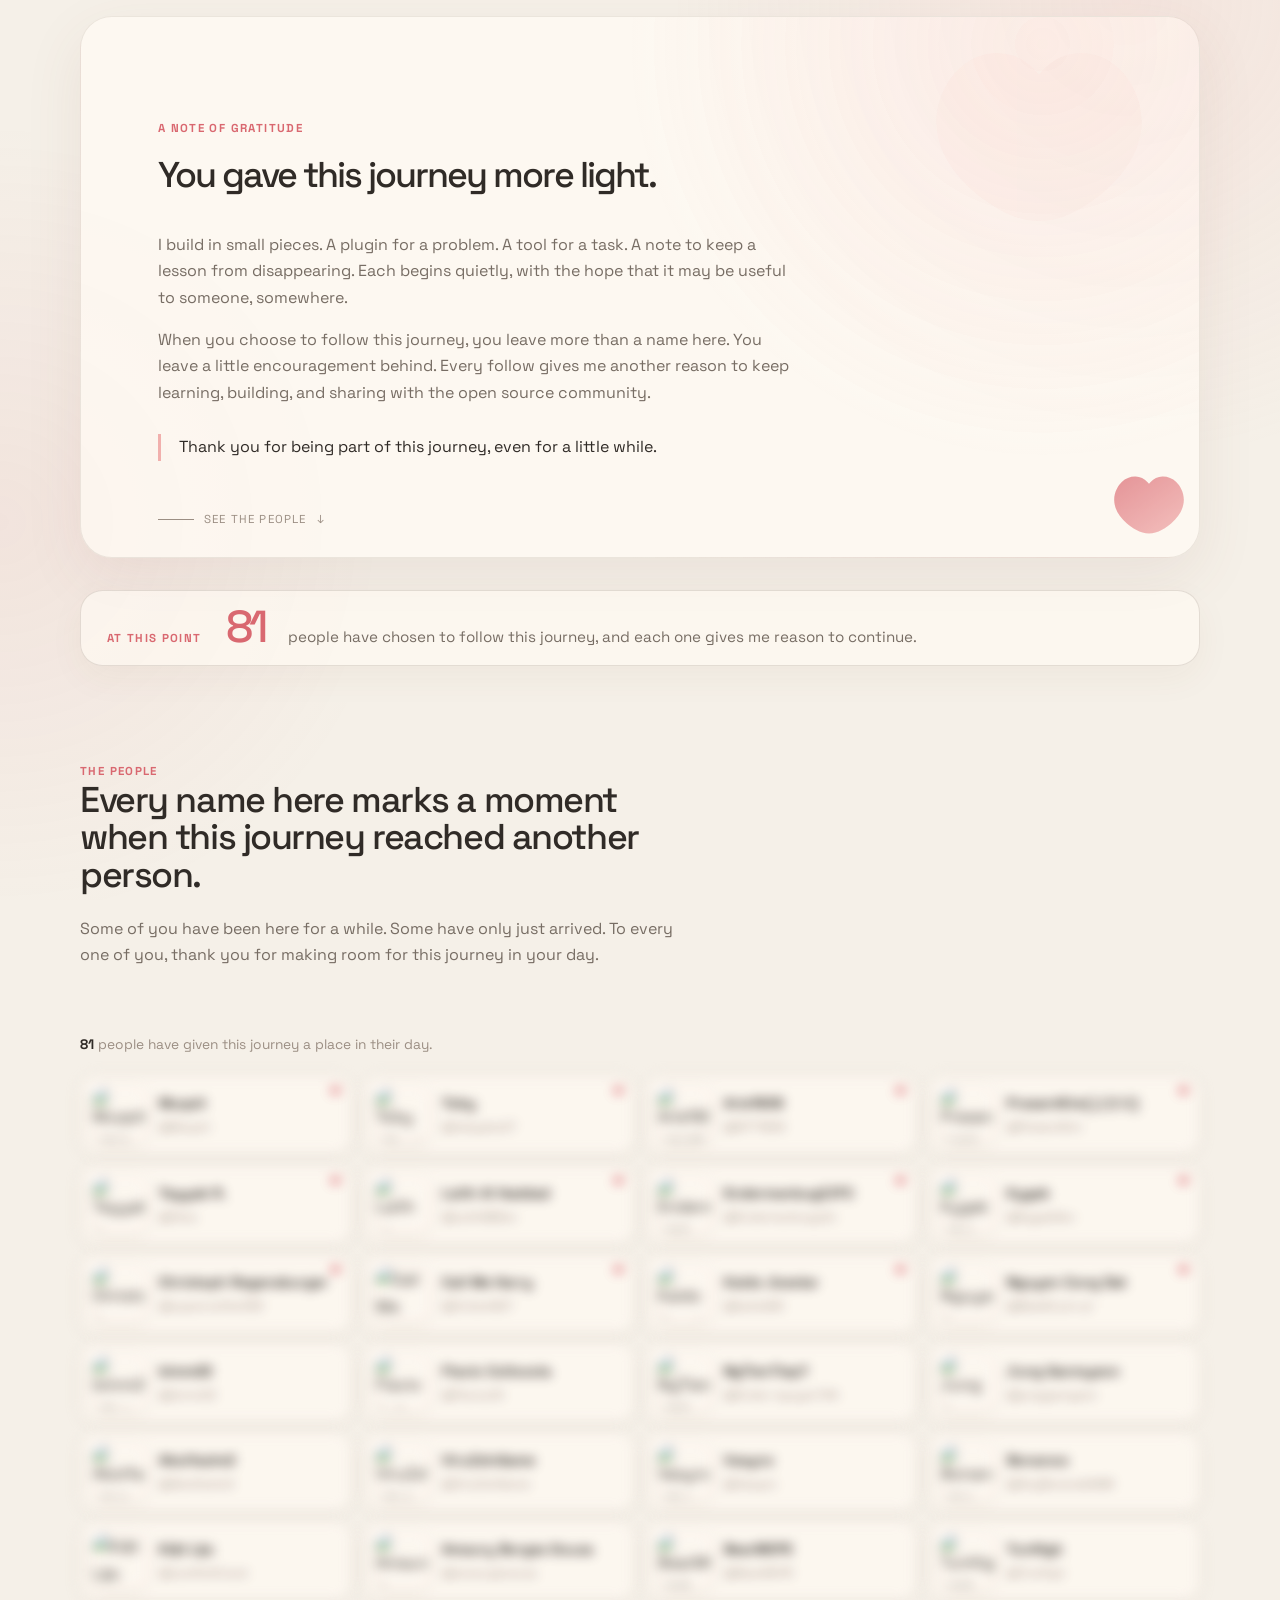
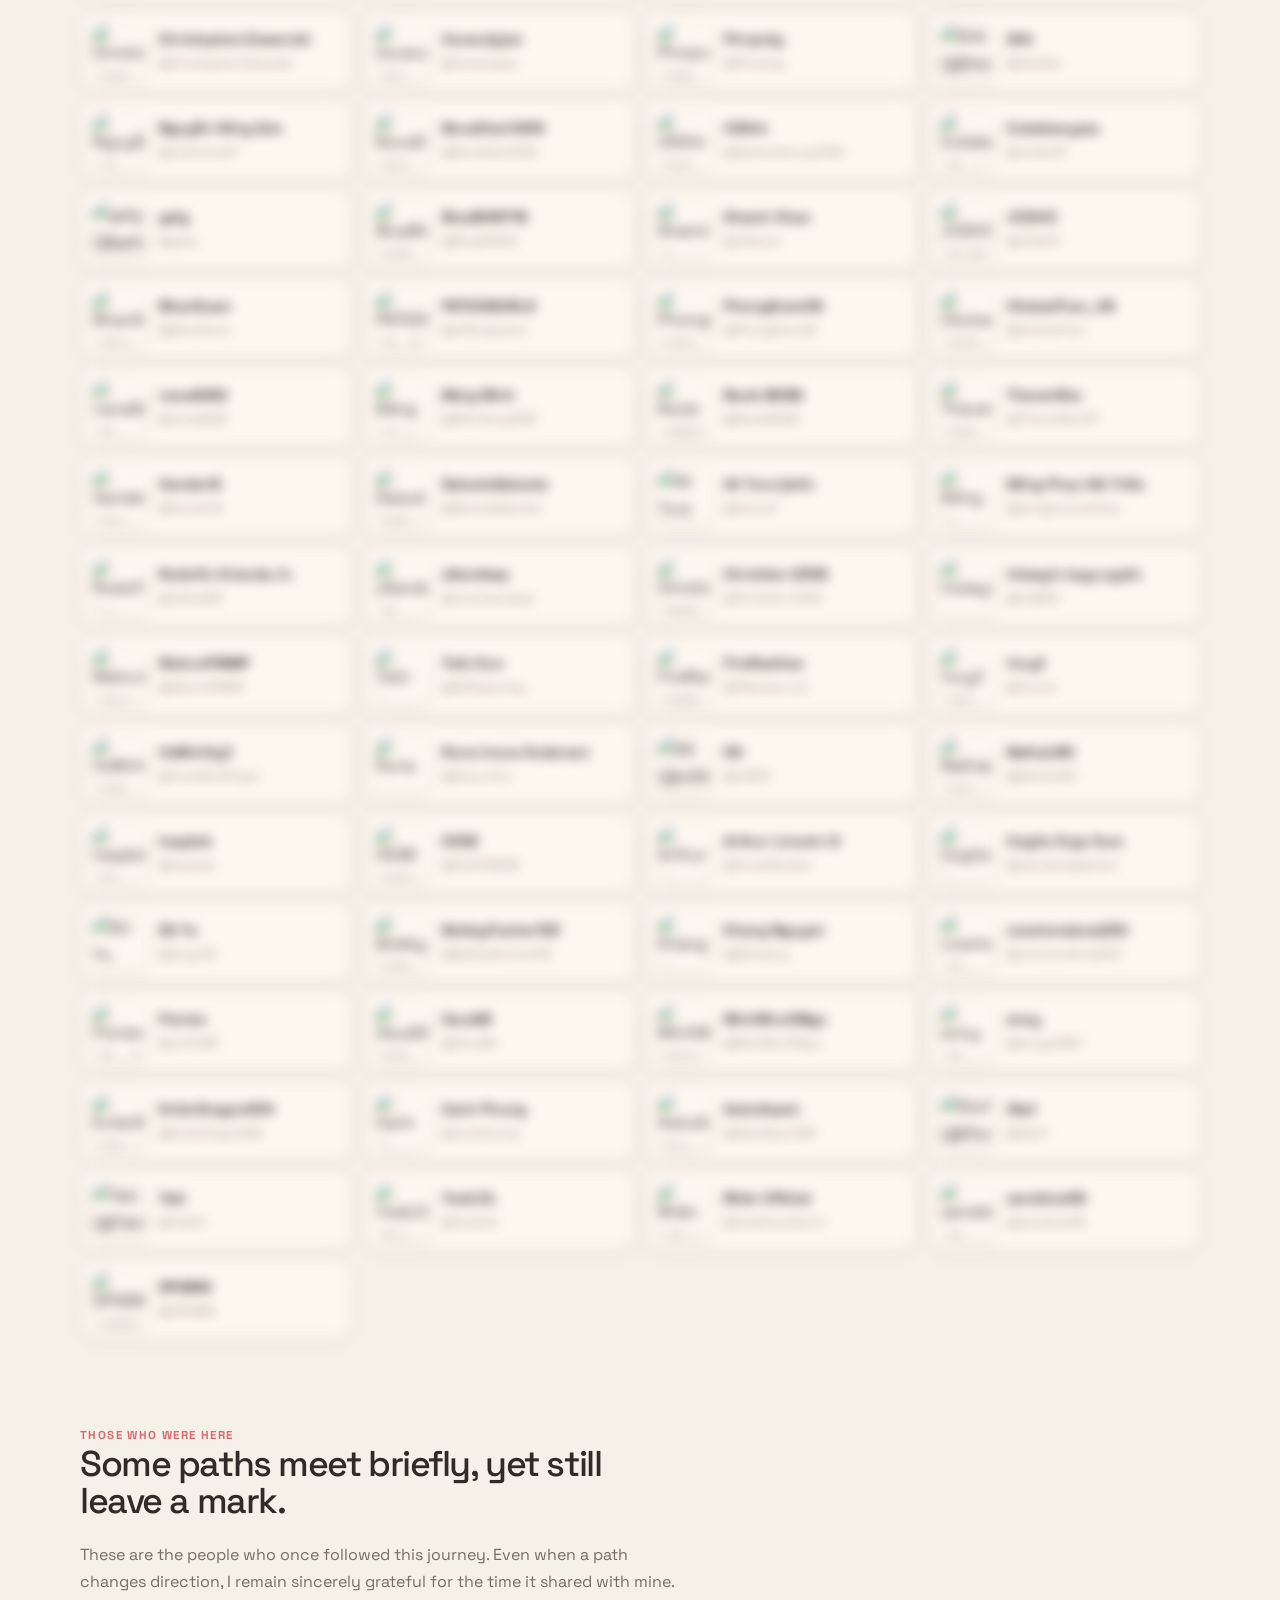
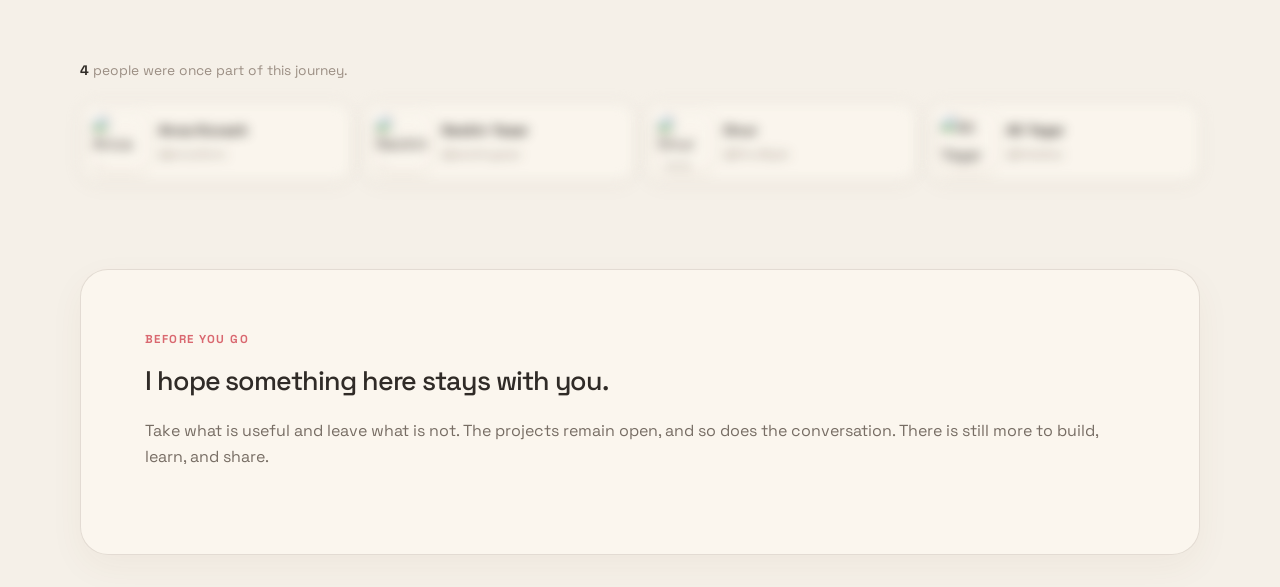
==== commit 8336435d: "docs: archive follower snapshot [skip ci]" ====
--- a/docs/index.html
+++ b/docs/index.html
@@ -47,7 +47,7 @@
       <!-- FOLLOWERS-START -->
 <section class="quiet-stat" aria-label="Follower count" data-reveal>
   <span class="stat-label">At this point</span>
-  <span class="stat-number">82</span>
+  <span class="stat-number">81</span>
   <span class="stat-description">people have chosen to follow this journey, and each one gives me reason to continue.</span>
 </section>
 
@@ -57,7 +57,7 @@
     <h2 id="people-title">Every name here marks a moment when this journey reached another person.</h2>
     <p>Some of you have been here for a while. Some have only just arrived. To every one of you, thank you for making room for this journey in your day.</p>
   </div>
-  <p class="people-count" data-reveal><strong>82</strong> people have given this journey a place in their day.</p>
+  <p class="people-count" data-reveal><strong>81</strong> people have given this journey a place in their day.</p>
   <div class="people-grid current-people-grid">
   <div class="person-card is-mutual" data-mutual="true" title="Follows you back" data-profile-url="https://github.com/PresentKim" style="--index: 0">
     <img src="https://avatars.githubusercontent.com/u/13284800?v=4" alt="PresentKim(김현재) (@PresentKim)" width="56" height="56" loading="lazy" />
@@ -220,413 +220,406 @@
       <a class="person-username" href="https://github.com/canhphung" target="_blank" rel="noreferrer">@canhphung</a>
     </span>
   </div>
-  <div class="person-card" data-profile-url="https://github.com/OnurByte" style="--index: 23">
-    <img src="https://avatars.githubusercontent.com/u/51912619?v=4" alt="Onur (@OnurByte)" width="56" height="56" loading="lazy" />
-    <span class="person-meta">
-      <strong>Onur</strong>
-      <a class="person-username" href="https://github.com/OnurByte" target="_blank" rel="noreferrer">@OnurByte</a>
-    </span>
-  </div>
-  <div class="person-card" data-profile-url="https://github.com/Fuzuto" style="--index: 24">
+  <div class="person-card" data-profile-url="https://github.com/Fuzuto" style="--index: 23">
     <img src="https://avatars.githubusercontent.com/u/52622140?v=4" alt="furyZ (@Fuzuto)" width="56" height="56" loading="lazy" />
     <span class="person-meta">
       <strong>furyZ</strong>
       <a class="person-username" href="https://github.com/Fuzuto" target="_blank" rel="noreferrer">@Fuzuto</a>
     </span>
   </div>
-  <div class="person-card" data-profile-url="https://github.com/encyptAES" style="--index: 25">
+  <div class="person-card" data-profile-url="https://github.com/encyptAES" style="--index: 24">
     <img src="https://avatars.githubusercontent.com/u/53283017?v=4" alt="ency (@encyptAES)" width="56" height="56" loading="lazy" />
     <span class="person-meta">
       <strong>ency</strong>
       <a class="person-username" href="https://github.com/encyptAES" target="_blank" rel="noreferrer">@encyptAES</a>
     </span>
   </div>
-  <div class="person-card" data-profile-url="https://github.com/XanderID" style="--index: 26">
+  <div class="person-card" data-profile-url="https://github.com/XanderID" style="--index: 25">
     <img src="https://avatars.githubusercontent.com/u/55838823?v=4" alt="XanderID (@XanderID)" width="56" height="56" loading="lazy" />
     <span class="person-meta">
       <strong>XanderID</strong>
       <a class="person-username" href="https://github.com/XanderID" target="_blank" rel="noreferrer">@XanderID</a>
     </span>
   </div>
-  <div class="person-card" data-profile-url="https://github.com/ZeusG8" style="--index: 27">
+  <div class="person-card" data-profile-url="https://github.com/ZeusG8" style="--index: 26">
     <img src="https://avatars.githubusercontent.com/u/58353410?v=4" alt="ZeusG8 (@ZeusG8)" width="56" height="56" loading="lazy" />
     <span class="person-meta">
       <strong>ZeusG8</strong>
       <a class="person-username" href="https://github.com/ZeusG8" target="_blank" rel="noreferrer">@ZeusG8</a>
     </span>
   </div>
-  <div class="person-card" data-profile-url="https://github.com/ClickedTran" style="--index: 28">
+  <div class="person-card" data-profile-url="https://github.com/ClickedTran" style="--index: 27">
     <img src="https://avatars.githubusercontent.com/u/58399779?v=4" alt="ClickedTran_VN (@ClickedTran)" width="56" height="56" loading="lazy" />
     <span class="person-meta">
       <strong>ClickedTran_VN</strong>
       <a class="person-username" href="https://github.com/ClickedTran" target="_blank" rel="noreferrer">@ClickedTran</a>
     </span>
   </div>
-  <div class="person-card" data-profile-url="https://github.com/misike12" style="--index: 29">
+  <div class="person-card" data-profile-url="https://github.com/misike12" style="--index: 28">
     <img src="https://avatars.githubusercontent.com/u/59843249?v=4" alt="Cubebanyasz (@misike12)" width="56" height="56" loading="lazy" />
     <span class="person-meta">
       <strong>Cubebanyasz</strong>
       <a class="person-username" href="https://github.com/misike12" target="_blank" rel="noreferrer">@misike12</a>
     </span>
   </div>
-  <div class="person-card" data-profile-url="https://github.com/BlueBVN06" style="--index: 30">
+  <div class="person-card" data-profile-url="https://github.com/BlueBVN06" style="--index: 29">
     <img src="https://avatars.githubusercontent.com/u/60213759?v=4" alt="BlueBVN1716 (@BlueBVN06)" width="56" height="56" loading="lazy" />
     <span class="person-meta">
       <strong>BlueBVN1716</strong>
       <a class="person-username" href="https://github.com/BlueBVN06" target="_blank" rel="noreferrer">@BlueBVN06</a>
     </span>
   </div>
-  <div class="person-card" data-profile-url="https://github.com/AnyBananaGAME" style="--index: 31">
+  <div class="person-card" data-profile-url="https://github.com/AnyBananaGAME" style="--index: 30">
     <img src="https://avatars.githubusercontent.com/u/61703768?v=4" alt="Bonanoo (@AnyBananaGAME)" width="56" height="56" loading="lazy" />
     <span class="person-meta">
       <strong>Bonanoo</strong>
       <a class="person-username" href="https://github.com/AnyBananaGAME" target="_blank" rel="noreferrer">@AnyBananaGAME</a>
     </span>
   </div>
-  <div class="person-card" data-profile-url="https://github.com/cosmicnebula200" style="--index: 32">
+  <div class="person-card" data-profile-url="https://github.com/cosmicnebula200" style="--index: 31">
     <img src="https://avatars.githubusercontent.com/u/63548890?v=4" alt="cosmicnebula200 (@cosmicnebula200)" width="56" height="56" loading="lazy" />
     <span class="person-meta">
       <strong>cosmicnebula200</strong>
       <a class="person-username" href="https://github.com/cosmicnebula200" target="_blank" rel="noreferrer">@cosmicnebula200</a>
     </span>
   </div>
-  <div class="person-card" data-profile-url="https://github.com/alitura1" style="--index: 33">
+  <div class="person-card" data-profile-url="https://github.com/alitura1" style="--index: 32">
     <img src="https://avatars.githubusercontent.com/u/64707077?v=4" alt="Ali Tura Çetin (@alitura1)" width="56" height="56" loading="lazy" />
     <span class="person-meta">
       <strong>Ali Tura Çetin</strong>
       <a class="person-username" href="https://github.com/alitura1" target="_blank" rel="noreferrer">@alitura1</a>
     </span>
   </div>
-  <div class="person-card" data-profile-url="https://github.com/PLATONG98" style="--index: 34">
+  <div class="person-card" data-profile-url="https://github.com/PLATONG98" style="--index: 33">
     <img src="https://avatars.githubusercontent.com/u/65983857?v=4" alt="CK98 (@PLATONG98)" width="56" height="56" loading="lazy" />
     <span class="person-meta">
       <strong>CK98</strong>
       <a class="person-username" href="https://github.com/PLATONG98" target="_blank" rel="noreferrer">@PLATONG98</a>
     </span>
   </div>
-  <div class="person-card" data-profile-url="https://github.com/Mcbeany" style="--index: 35">
+  <div class="person-card" data-profile-url="https://github.com/Mcbeany" style="--index: 34">
     <img src="https://avatars.githubusercontent.com/u/77101686?v=4" alt="Khang Nguyen (@Mcbeany)" width="56" height="56" loading="lazy" />
     <span class="person-meta">
       <strong>Khang Nguyen</strong>
       <a class="person-username" href="https://github.com/Mcbeany" target="_blank" rel="noreferrer">@Mcbeany</a>
     </span>
   </div>
-  <div class="person-card" data-profile-url="https://github.com/crischutu07" style="--index: 36">
+  <div class="person-card" data-profile-url="https://github.com/crischutu07" style="--index: 35">
     <img src="https://avatars.githubusercontent.com/u/81855366?v=4" alt="Nguyễn Hồng Sơn (@crischutu07)" width="56" height="56" loading="lazy" />
     <span class="person-meta">
       <strong>Nguyễn Hồng Sơn</strong>
       <a class="person-username" href="https://github.com/crischutu07" target="_blank" rel="noreferrer">@crischutu07</a>
     </span>
   </div>
-  <div class="person-card" data-profile-url="https://github.com/CrozeStudios" style="--index: 37">
+  <div class="person-card" data-profile-url="https://github.com/CrozeStudios" style="--index: 36">
     <img src="https://avatars.githubusercontent.com/u/82117078?v=4" alt="Arthur Lincoln IV (@CrozeStudios)" width="56" height="56" loading="lazy" />
     <span class="person-meta">
       <strong>Arthur Lincoln IV</strong>
       <a class="person-username" href="https://github.com/CrozeStudios" target="_blank" rel="noreferrer">@CrozeStudios</a>
     </span>
   </div>
-  <div class="person-card" data-profile-url="https://github.com/DPG896" style="--index: 38">
+  <div class="person-card" data-profile-url="https://github.com/DPG896" style="--index: 37">
     <img src="https://avatars.githubusercontent.com/u/82310008?v=4" alt="DPG896 (@DPG896)" width="56" height="56" loading="lazy" />
     <span class="person-meta">
       <strong>DPG896</strong>
       <a class="person-username" href="https://github.com/DPG896" target="_blank" rel="noreferrer">@DPG896</a>
     </span>
   </div>
-  <div class="person-card" data-profile-url="https://github.com/thodark" style="--index: 39">
+  <div class="person-card" data-profile-url="https://github.com/thodark" style="--index: 38">
     <img src="https://avatars.githubusercontent.com/u/82873378?v=4" alt="YoeiLOL (@thodark)" width="56" height="56" loading="lazy" />
     <span class="person-meta">
       <strong>YoeiLOL</strong>
       <a class="person-username" href="https://github.com/thodark" target="_blank" rel="noreferrer">@thodark</a>
     </span>
   </div>
-  <div class="person-card" data-profile-url="https://github.com/newbiecoderrrrr" style="--index: 40">
+  <div class="person-card" data-profile-url="https://github.com/newbiecoderrrrr" style="--index: 39">
     <img src="https://avatars.githubusercontent.com/u/84438435?v=4" alt="Nhân Official  (@newbiecoderrrrr)" width="56" height="56" loading="lazy" />
     <span class="person-meta">
       <strong>Nhân Official </strong>
       <a class="person-username" href="https://github.com/newbiecoderrrrr" target="_blank" rel="noreferrer">@newbiecoderrrrr</a>
     </span>
   </div>
-  <div class="person-card" data-profile-url="https://github.com/NoobMCBG" style="--index: 41">
+  <div class="person-card" data-profile-url="https://github.com/NoobMCBG" style="--index: 40">
     <img src="https://avatars.githubusercontent.com/u/84442886?v=4" alt="Noob MCBG (@NoobMCBG)" width="56" height="56" loading="lazy" />
     <span class="person-meta">
       <strong>Noob MCBG</strong>
       <a class="person-username" href="https://github.com/NoobMCBG" target="_blank" rel="noreferrer">@NoobMCBG</a>
     </span>
   </div>
-  <div class="person-card" data-profile-url="https://github.com/dongphuchaitrieu" style="--index: 42">
+  <div class="person-card" data-profile-url="https://github.com/dongphuchaitrieu" style="--index: 41">
     <img src="https://avatars.githubusercontent.com/u/84892244?v=4" alt="Đồng Phục Hải Triều (@dongphuchaitrieu)" width="56" height="56" loading="lazy" />
     <span class="person-meta">
       <strong>Đồng Phục Hải Triều</strong>
       <a class="person-username" href="https://github.com/dongphuchaitrieu" target="_blank" rel="noreferrer">@dongphuchaitrieu</a>
     </span>
   </div>
-  <div class="person-card" data-profile-url="https://github.com/Ender-nguyen734" style="--index: 43">
+  <div class="person-card" data-profile-url="https://github.com/Ender-nguyen734" style="--index: 42">
     <img src="https://avatars.githubusercontent.com/u/86770925?v=4" alt="NgTienTiep? (@Ender-nguyen734)" width="56" height="56" loading="lazy" />
     <span class="person-meta">
       <strong>NgTienTiep?</strong>
       <a class="person-username" href="https://github.com/Ender-nguyen734" target="_blank" rel="noreferrer">@Ender-nguyen734</a>
     </span>
   </div>
-  <div class="person-card" data-profile-url="https://github.com/Opdevshaurya1234" style="--index: 44">
+  <div class="person-card" data-profile-url="https://github.com/Opdevshaurya1234" style="--index: 43">
     <img src="https://avatars.githubusercontent.com/u/86871025?v=4" alt="iiiD4rk (@Opdevshaurya1234)" width="56" height="56" loading="lazy" />
     <span class="person-meta">
       <strong>iiiD4rk</strong>
       <a class="person-username" href="https://github.com/Opdevshaurya1234" target="_blank" rel="noreferrer">@Opdevshaurya1234</a>
     </span>
   </div>
-  <div class="person-card" data-profile-url="https://github.com/TunHigh" style="--index: 45">
+  <div class="person-card" data-profile-url="https://github.com/TunHigh" style="--index: 44">
     <img src="https://avatars.githubusercontent.com/u/87038107?v=4" alt="TunHigh (@TunHigh)" width="56" height="56" loading="lazy" />
     <span class="person-meta">
       <strong>TunHigh</strong>
       <a class="person-username" href="https://github.com/TunHigh" target="_blank" rel="noreferrer">@TunHigh</a>
     </span>
   </div>
-  <div class="person-card" data-profile-url="https://github.com/PhongGremVN" style="--index: 46">
+  <div class="person-card" data-profile-url="https://github.com/PhongGremVN" style="--index: 45">
     <img src="https://avatars.githubusercontent.com/u/87163864?v=4" alt="PhongGremVN (@PhongGremVN)" width="56" height="56" loading="lazy" />
     <span class="person-meta">
       <strong>PhongGremVN</strong>
       <a class="person-username" href="https://github.com/PhongGremVN" target="_blank" rel="noreferrer">@PhongGremVN</a>
     </span>
   </div>
-  <div class="person-card" data-profile-url="https://github.com/ThevenRexOff" style="--index: 47">
+  <div class="person-card" data-profile-url="https://github.com/ThevenRexOff" style="--index: 46">
     <img src="https://avatars.githubusercontent.com/u/87929242?v=4" alt="ThevenRex (@ThevenRexOff)" width="56" height="56" loading="lazy" />
     <span class="person-meta">
       <strong>ThevenRex</strong>
       <a class="person-username" href="https://github.com/ThevenRexOff" target="_blank" rel="noreferrer">@ThevenRexOff</a>
     </span>
   </div>
-  <div class="person-card" data-profile-url="https://github.com/TuanMinhPlugin" style="--index: 48">
+  <div class="person-card" data-profile-url="https://github.com/TuanMinhPlugin" style="--index: 47">
     <img src="https://avatars.githubusercontent.com/u/88481013?v=4" alt="ItzMnhXyZ (@TuanMinhPlugin)" width="56" height="56" loading="lazy" />
     <span class="person-meta">
       <strong>ItzMnhXyZ</strong>
       <a class="person-username" href="https://github.com/TuanMinhPlugin" target="_blank" rel="noreferrer">@TuanMinhPlugin</a>
     </span>
   </div>
-  <div class="person-card" data-profile-url="https://github.com/NathaLMV" style="--index: 49">
+  <div class="person-card" data-profile-url="https://github.com/NathaLMV" style="--index: 48">
     <img src="https://avatars.githubusercontent.com/u/89324416?v=4" alt="NathaLMV (@NathaLMV)" width="56" height="56" loading="lazy" />
     <span class="person-meta">
       <strong>NathaLMV</strong>
       <a class="person-username" href="https://github.com/NathaLMV" target="_blank" rel="noreferrer">@NathaLMV</a>
     </span>
   </div>
-  <div class="person-card" data-profile-url="https://github.com/Minhdang1232" style="--index: 50">
+  <div class="person-card" data-profile-url="https://github.com/Minhdang1232" style="--index: 49">
     <img src="https://avatars.githubusercontent.com/u/91788859?v=4" alt="Đăng Minh (@Minhdang1232)" width="56" height="56" loading="lazy" />
     <span class="person-meta">
       <strong>Đăng Minh</strong>
       <a class="person-username" href="https://github.com/Minhdang1232" target="_blank" rel="noreferrer">@Minhdang1232</a>
     </span>
   </div>
-  <div class="person-card" data-profile-url="https://github.com/Abolfazlm2" style="--index: 51">
+  <div class="person-card" data-profile-url="https://github.com/Abolfazlm2" style="--index: 50">
     <img src="https://avatars.githubusercontent.com/u/93741016?v=4" alt="Abolfazlm2 (@Abolfazlm2)" width="56" height="56" loading="lazy" />
     <span class="person-meta">
       <strong>Abolfazlm2</strong>
       <a class="person-username" href="https://github.com/Abolfazlm2" target="_blank" rel="noreferrer">@Abolfazlm2</a>
     </span>
   </div>
-  <div class="person-card" data-profile-url="https://github.com/AokoAsami199" style="--index: 52">
+  <div class="person-card" data-profile-url="https://github.com/AokoAsami199" style="--index: 51">
     <img src="https://avatars.githubusercontent.com/u/94779197?v=4" alt="AokoAsami (@AokoAsami199)" width="56" height="56" loading="lazy" />
     <span class="person-meta">
       <strong>AokoAsami</strong>
       <a class="person-username" href="https://github.com/AokoAsami199" target="_blank" rel="noreferrer">@AokoAsami199</a>
     </span>
   </div>
-  <div class="person-card" data-profile-url="https://github.com/xS91D" style="--index: 53">
+  <div class="person-card" data-profile-url="https://github.com/xS91D" style="--index: 52">
     <img src="https://avatars.githubusercontent.com/u/95081674?v=4" alt="SD (@xS91D)" width="56" height="56" loading="lazy" />
     <span class="person-meta">
       <strong>SD</strong>
       <a class="person-username" href="https://github.com/xS91D" target="_blank" rel="noreferrer">@xS91D</a>
     </span>
   </div>
-  <div class="person-card" data-profile-url="https://github.com/BearMCPE" style="--index: 54">
+  <div class="person-card" data-profile-url="https://github.com/BearMCPE" style="--index: 53">
     <img src="https://avatars.githubusercontent.com/u/95735065?v=4" alt="BearMCPE (@BearMCPE)" width="56" height="56" loading="lazy" />
     <span class="person-meta">
       <strong>BearMCPE</strong>
       <a class="person-username" href="https://github.com/BearMCPE" target="_blank" rel="noreferrer">@BearMCPE</a>
     </span>
   </div>
-  <div class="person-card" data-profile-url="https://github.com/NovaStark1234" style="--index: 55">
+  <div class="person-card" data-profile-url="https://github.com/NovaStark1234" style="--index: 54">
     <img src="https://avatars.githubusercontent.com/u/95739044?v=4" alt="NovaStark1245 (@NovaStark1234)" width="56" height="56" loading="lazy" />
     <span class="person-meta">
       <strong>NovaStark1245</strong>
       <a class="person-username" href="https://github.com/NovaStark1234" target="_blank" rel="noreferrer">@NovaStark1234</a>
     </span>
   </div>
-  <div class="person-card" data-profile-url="https://github.com/xRodzMC" style="--index: 56">
+  <div class="person-card" data-profile-url="https://github.com/xRodzMC" style="--index: 55">
     <img src="https://avatars.githubusercontent.com/u/100104970?v=4" alt="Rodolfo Orlanda Jr. (@xRodzMC)" width="56" height="56" loading="lazy" />
     <span class="person-meta">
       <strong>Rodolfo Orlanda Jr.</strong>
       <a class="person-username" href="https://github.com/xRodzMC" target="_blank" rel="noreferrer">@xRodzMC</a>
     </span>
   </div>
-  <div class="person-card" data-profile-url="https://github.com/WalnutPMMP" style="--index: 57">
+  <div class="person-card" data-profile-url="https://github.com/WalnutPMMP" style="--index: 56">
     <img src="https://avatars.githubusercontent.com/u/100417089?v=4" alt="WalnutPMMP (@WalnutPMMP)" width="56" height="56" loading="lazy" />
     <span class="person-meta">
       <strong>WalnutPMMP</strong>
       <a class="person-username" href="https://github.com/WalnutPMMP" target="_blank" rel="noreferrer">@WalnutPMMP</a>
     </span>
   </div>
-  <div class="person-card" data-profile-url="https://github.com/NhanScam" style="--index: 58">
+  <div class="person-card" data-profile-url="https://github.com/NhanScam" style="--index: 57">
     <img src="https://avatars.githubusercontent.com/u/103498672?v=4" alt="NhanScam (@NhanScam)" width="56" height="56" loading="lazy" />
     <span class="person-meta">
       <strong>NhanScam</strong>
       <a class="person-username" href="https://github.com/NhanScam" target="_blank" rel="noreferrer">@NhanScam</a>
     </span>
   </div>
-  <div class="person-card" data-profile-url="https://github.com/JCSIVO" style="--index: 59">
+  <div class="person-card" data-profile-url="https://github.com/JCSIVO" style="--index: 58">
     <img src="https://avatars.githubusercontent.com/u/104387283?v=4" alt="JCSIVO (@JCSIVO)" width="56" height="56" loading="lazy" />
     <span class="person-meta">
       <strong>JCSIVO</strong>
       <a class="person-username" href="https://github.com/JCSIVO" target="_blank" rel="noreferrer">@JCSIVO</a>
     </span>
   </div>
-  <div class="person-card" data-profile-url="https://github.com/Runa-Chin" style="--index: 60">
+  <div class="person-card" data-profile-url="https://github.com/Runa-Chin" style="--index: 59">
     <img src="https://avatars.githubusercontent.com/u/104977353?v=4" alt="Runa Inoue Anderson (@Runa-Chin)" width="56" height="56" loading="lazy" />
     <span class="person-meta">
       <strong>Runa Inoue Anderson</strong>
       <a class="person-username" href="https://github.com/Runa-Chin" target="_blank" rel="noreferrer">@Runa-Chin</a>
     </span>
   </div>
-  <div class="person-card" data-profile-url="https://github.com/xShamir" style="--index: 61">
+  <div class="person-card" data-profile-url="https://github.com/xShamir" style="--index: 60">
     <img src="https://avatars.githubusercontent.com/u/105579036?v=4" alt="Shamir Khan (@xShamir)" width="56" height="56" loading="lazy" />
     <span class="person-meta">
       <strong>Shamir Khan</strong>
       <a class="person-username" href="https://github.com/xShamir" target="_blank" rel="noreferrer">@xShamir</a>
     </span>
   </div>
-  <div class="person-card" data-profile-url="https://github.com/officialpatoo" style="--index: 62">
+  <div class="person-card" data-profile-url="https://github.com/officialpatoo" style="--index: 61">
     <img src="https://avatars.githubusercontent.com/u/106743064?v=4" alt="PATOOWORLD  (@officialpatoo)" width="56" height="56" loading="lazy" />
     <span class="person-meta">
       <strong>PATOOWORLD </strong>
       <a class="person-username" href="https://github.com/officialpatoo" target="_blank" rel="noreferrer">@officialpatoo</a>
     </span>
   </div>
-  <div class="person-card" data-profile-url="https://github.com/sanzblue08" style="--index: 63">
+  <div class="person-card" data-profile-url="https://github.com/sanzblue08" style="--index: 62">
     <img src="https://avatars.githubusercontent.com/u/108858058?v=4" alt="sanzblue08 (@sanzblue08)" width="56" height="56" loading="lazy" />
     <span class="person-meta">
       <strong>sanzblue08</strong>
       <a class="person-username" href="https://github.com/sanzblue08" target="_blank" rel="noreferrer">@sanzblue08</a>
     </span>
   </div>
-  <div class="person-card" data-profile-url="https://github.com/ChristopherJJaworski" style="--index: 64">
+  <div class="person-card" data-profile-url="https://github.com/ChristopherJJaworski" style="--index: 63">
     <img src="https://avatars.githubusercontent.com/u/109241515?v=4" alt="ChristopherJJaworski (@ChristopherJJaworski)" width="56" height="56" loading="lazy" />
     <span class="person-meta">
       <strong>ChristopherJJaworski</strong>
       <a class="person-username" href="https://github.com/ChristopherJJaworski" target="_blank" rel="noreferrer">@ChristopherJJaworski</a>
     </span>
   </div>
-  <div class="person-card" data-profile-url="https://github.com/haqdob" style="--index: 65">
+  <div class="person-card" data-profile-url="https://github.com/haqdob" style="--index: 64">
     <img src="https://avatars.githubusercontent.com/u/110876374?v=4" alt="haqdob (@haqdob)" width="56" height="56" loading="lazy" />
     <span class="person-meta">
       <strong>haqdob</strong>
       <a class="person-username" href="https://github.com/haqdob" target="_blank" rel="noreferrer">@haqdob</a>
     </span>
   </div>
-  <div class="person-card" data-profile-url="https://github.com/FRashkar-pm" style="--index: 66">
+  <div class="person-card" data-profile-url="https://github.com/FRashkar-pm" style="--index: 65">
     <img src="https://avatars.githubusercontent.com/u/114340217?v=4" alt="FireRashkar (@FRashkar-pm)" width="56" height="56" loading="lazy" />
     <span class="person-meta">
       <strong>FireRashkar</strong>
       <a class="person-username" href="https://github.com/FRashkar-pm" target="_blank" rel="noreferrer">@FRashkar-pm</a>
     </span>
   </div>
-  <div class="person-card" data-profile-url="https://github.com/EvilerDragon634" style="--index: 67">
+  <div class="person-card" data-profile-url="https://github.com/EvilerDragon634" style="--index: 66">
     <img src="https://avatars.githubusercontent.com/u/115327379?v=4" alt="EvilerDragon634 (@EvilerDragon634)" width="56" height="56" loading="lazy" />
     <span class="person-meta">
       <strong>EvilerDragon634</strong>
       <a class="person-username" href="https://github.com/EvilerDragon634" target="_blank" rel="noreferrer">@EvilerDragon634</a>
     </span>
   </div>
-  <div class="person-card" data-profile-url="https://github.com/l5wf1" style="--index: 68">
+  <div class="person-card" data-profile-url="https://github.com/l5wf1" style="--index: 67">
     <img src="https://avatars.githubusercontent.com/u/117600376?v=4" alt="l5wf (@l5wf1)" width="56" height="56" loading="lazy" />
     <span class="person-meta">
       <strong>l5wf</strong>
       <a class="person-username" href="https://github.com/l5wf1" target="_blank" rel="noreferrer">@l5wf1</a>
     </span>
   </div>
-  <div class="person-card" data-profile-url="https://github.com/DiarDev" style="--index: 69">
+  <div class="person-card" data-profile-url="https://github.com/DiarDev" style="--index: 68">
     <img src="https://avatars.githubusercontent.com/u/119154247?v=4" alt="Di4r (@DiarDev)" width="56" height="56" loading="lazy" />
     <span class="person-meta">
       <strong>Di4r</strong>
       <a class="person-username" href="https://github.com/DiarDev" target="_blank" rel="noreferrer">@DiarDev</a>
     </span>
   </div>
-  <div class="person-card" data-profile-url="https://github.com/iloveudylan" style="--index: 70">
+  <div class="person-card" data-profile-url="https://github.com/iloveudylan" style="--index: 69">
     <img src="https://avatars.githubusercontent.com/u/129165634?v=4" alt="iloveudylan (@iloveudylan)" width="56" height="56" loading="lazy" />
     <span class="person-meta">
       <strong>iloveudylan</strong>
       <a class="person-username" href="https://github.com/iloveudylan" target="_blank" rel="noreferrer">@iloveudylan</a>
     </span>
   </div>
-  <div class="person-card" data-profile-url="https://github.com/BobbyFischer123" style="--index: 71">
+  <div class="person-card" data-profile-url="https://github.com/BobbyFischer123" style="--index: 70">
     <img src="https://avatars.githubusercontent.com/u/143479766?v=4" alt="BobbyFischer123 (@BobbyFischer123)" width="56" height="56" loading="lazy" />
     <span class="person-meta">
       <strong>BobbyFischer123</strong>
       <a class="person-username" href="https://github.com/BobbyFischer123" target="_blank" rel="noreferrer">@BobbyFischer123</a>
     </span>
   </div>
-  <div class="person-card" data-profile-url="https://github.com/junggamyeon" style="--index: 72">
+  <div class="person-card" data-profile-url="https://github.com/junggamyeon" style="--index: 71">
     <img src="https://avatars.githubusercontent.com/u/148054296?v=4" alt="Jung Ganmyeon (@junggamyeon)" width="56" height="56" loading="lazy" />
     <span class="person-meta">
       <strong>Jung Ganmyeon</strong>
       <a class="person-username" href="https://github.com/junggamyeon" target="_blank" rel="noreferrer">@junggamyeon</a>
     </span>
   </div>
-  <div class="person-card" data-profile-url="https://github.com/nana9292" style="--index: 73">
+  <div class="person-card" data-profile-url="https://github.com/nana9292" style="--index: 72">
     <img src="https://avatars.githubusercontent.com/u/155925965?v=4" alt="nana9292 (@nana9292)" width="56" height="56" loading="lazy" />
     <span class="person-meta">
       <strong>nana9292</strong>
       <a class="person-username" href="https://github.com/nana9292" target="_blank" rel="noreferrer">@nana9292</a>
     </span>
   </div>
-  <div class="person-card" data-profile-url="https://github.com/bimm22" style="--index: 74">
+  <div class="person-card" data-profile-url="https://github.com/bimm22" style="--index: 73">
     <img src="https://avatars.githubusercontent.com/u/169905239?v=4" alt="bimm22 (@bimm22)" width="56" height="56" loading="lazy" />
     <span class="person-meta">
       <strong>bimm22</strong>
       <a class="person-username" href="https://github.com/bimm22" target="_blank" rel="noreferrer">@bimm22</a>
     </span>
   </div>
-  <div class="person-card" data-profile-url="https://github.com/Vasync" style="--index: 75">
+  <div class="person-card" data-profile-url="https://github.com/Vasync" style="--index: 74">
     <img src="https://avatars.githubusercontent.com/u/174923642?v=4" alt="Vasync (@Vasync)" width="56" height="56" loading="lazy" />
     <span class="person-meta">
       <strong>Vasync</strong>
       <a class="person-username" href="https://github.com/Vasync" target="_blank" rel="noreferrer">@Vasync</a>
     </span>
   </div>
-  <div class="person-card" data-profile-url="https://github.com/Phrqndy" style="--index: 76">
+  <div class="person-card" data-profile-url="https://github.com/Phrqndy" style="--index: 75">
     <img src="https://avatars.githubusercontent.com/u/183157080?v=4" alt="Phrqndy (@Phrqndy)" width="56" height="56" loading="lazy" />
     <span class="person-meta">
       <strong>Phrqndy</strong>
       <a class="person-username" href="https://github.com/Phrqndy" target="_blank" rel="noreferrer">@Phrqndy</a>
     </span>
   </div>
-  <div class="person-card" data-profile-url="https://github.com/Christian-0308" style="--index: 77">
+  <div class="person-card" data-profile-url="https://github.com/Christian-0308" style="--index: 76">
     <img src="https://avatars.githubusercontent.com/u/188559883?v=4" alt="Christian-0308 (@Christian-0308)" width="56" height="56" loading="lazy" />
     <span class="person-meta">
       <strong>Christian-0308</strong>
       <a class="person-username" href="https://github.com/Christian-0308" target="_blank" rel="noreferrer">@Christian-0308</a>
     </span>
   </div>
-  <div class="person-card" data-profile-url="https://github.com/MinhNhut0Ngu" style="--index: 78">
+  <div class="person-card" data-profile-url="https://github.com/MinhNhut0Ngu" style="--index: 77">
     <img src="https://avatars.githubusercontent.com/u/205768215?v=4" alt="MinhNhut0Ngu (@MinhNhut0Ngu)" width="56" height="56" loading="lazy" />
     <span class="person-meta">
       <strong>MinhNhut0Ngu</strong>
       <a class="person-username" href="https://github.com/MinhNhut0Ngu" target="_blank" rel="noreferrer">@MinhNhut0Ngu</a>
     </span>
   </div>
-  <div class="person-card" data-profile-url="https://github.com/gelg" style="--index: 79">
+  <div class="person-card" data-profile-url="https://github.com/gelg" style="--index: 78">
     <img src="https://avatars.githubusercontent.com/u/213860813?v=4" alt="gelg (@gelg)" width="56" height="56" loading="lazy" />
     <span class="person-meta">
       <strong>gelg</strong>
       <a class="person-username" href="https://github.com/gelg" target="_blank" rel="noreferrer">@gelg</a>
     </span>
   </div>
-  <div class="person-card" data-profile-url="https://github.com/muchsandeep" style="--index: 80">
+  <div class="person-card" data-profile-url="https://github.com/muchsandeep" style="--index: 79">
     <img src="https://avatars.githubusercontent.com/u/251759976?v=4" alt="zSandeep (@muchsandeep)" width="56" height="56" loading="lazy" />
     <span class="person-meta">
       <strong>zSandeep</strong>
       <a class="person-username" href="https://github.com/muchsandeep" target="_blank" rel="noreferrer">@muchsandeep</a>
     </span>
   </div>
-  <div class="person-card" data-profile-url="https://github.com/duyu09" style="--index: 81">
+  <div class="person-card" data-profile-url="https://github.com/duyu09" style="--index: 80">
     <img src="https://avatars.githubusercontent.com/u/92843163?v=4" alt="DU Yu (@duyu09)" width="56" height="56" loading="lazy" />
     <span class="person-meta">
       <strong>DU Yu</strong>
@@ -642,23 +635,30 @@
     <h2 id="former-people-title">Some paths meet briefly, yet still leave a mark.</h2>
     <p>These are the people who once followed this journey. Even when a path changes direction, I remain sincerely grateful for the time it shared with mine.</p>
   </div>
-  <p class="people-count" data-reveal><strong>3</strong> people were once part of this journey.</p>
+  <p class="people-count" data-reveal><strong>4</strong> people were once part of this journey.</p>
   <div class="people-grid former-people-grid">
-  <div class="person-card is-former" data-former="true" title="Once followed this journey" data-profile-url="https://github.com/ancaferro" style="--index: 0">
+  <div class="person-card is-former" data-former="true" title="Once followed this journey" data-profile-url="https://github.com/OnurByte" style="--index: 0">
+    <img src="https://avatars.githubusercontent.com/u/51912619?v=4" alt="Onur (@OnurByte)" width="56" height="56" loading="lazy" />
+    <span class="person-meta">
+      <strong>Onur</strong>
+      <a class="person-username" href="https://github.com/OnurByte" target="_blank" rel="noreferrer">@OnurByte</a>
+    </span>
+  </div>
+  <div class="person-card is-former" data-former="true" title="Once followed this journey" data-profile-url="https://github.com/ancaferro" style="--index: 1">
     <img src="https://avatars.githubusercontent.com/u/287352285?v=4" alt="Anca Kovach (@ancaferro)" width="56" height="56" loading="lazy" />
     <span class="person-meta">
       <strong>Anca Kovach</strong>
       <a class="person-username" href="https://github.com/ancaferro" target="_blank" rel="noreferrer">@ancaferro</a>
     </span>
   </div>
-  <div class="person-card is-former" data-former="true" title="Once followed this journey" data-profile-url="https://github.com/helallao" style="--index: 1">
+  <div class="person-card is-former" data-former="true" title="Once followed this journey" data-profile-url="https://github.com/helallao" style="--index: 2">
     <img src="https://avatars.githubusercontent.com/u/78656003?v=4" alt="Ali Yaşar (@helallao)" width="56" height="56" loading="lazy" />
     <span class="person-meta">
       <strong>Ali Yaşar</strong>
       <a class="person-username" href="https://github.com/helallao" target="_blank" rel="noreferrer">@helallao</a>
     </span>
   </div>
-  <div class="person-card is-former" data-former="true" title="Once followed this journey" data-profile-url="https://github.com/seckinyasar" style="--index: 2">
+  <div class="person-card is-former" data-former="true" title="Once followed this journey" data-profile-url="https://github.com/seckinyasar" style="--index: 3">
     <img src="https://avatars.githubusercontent.com/u/86570205?v=4" alt="Seckin Yasar (@seckinyasar)" width="56" height="56" loading="lazy" />
     <span class="person-meta">
       <strong>Seckin Yasar</strong>
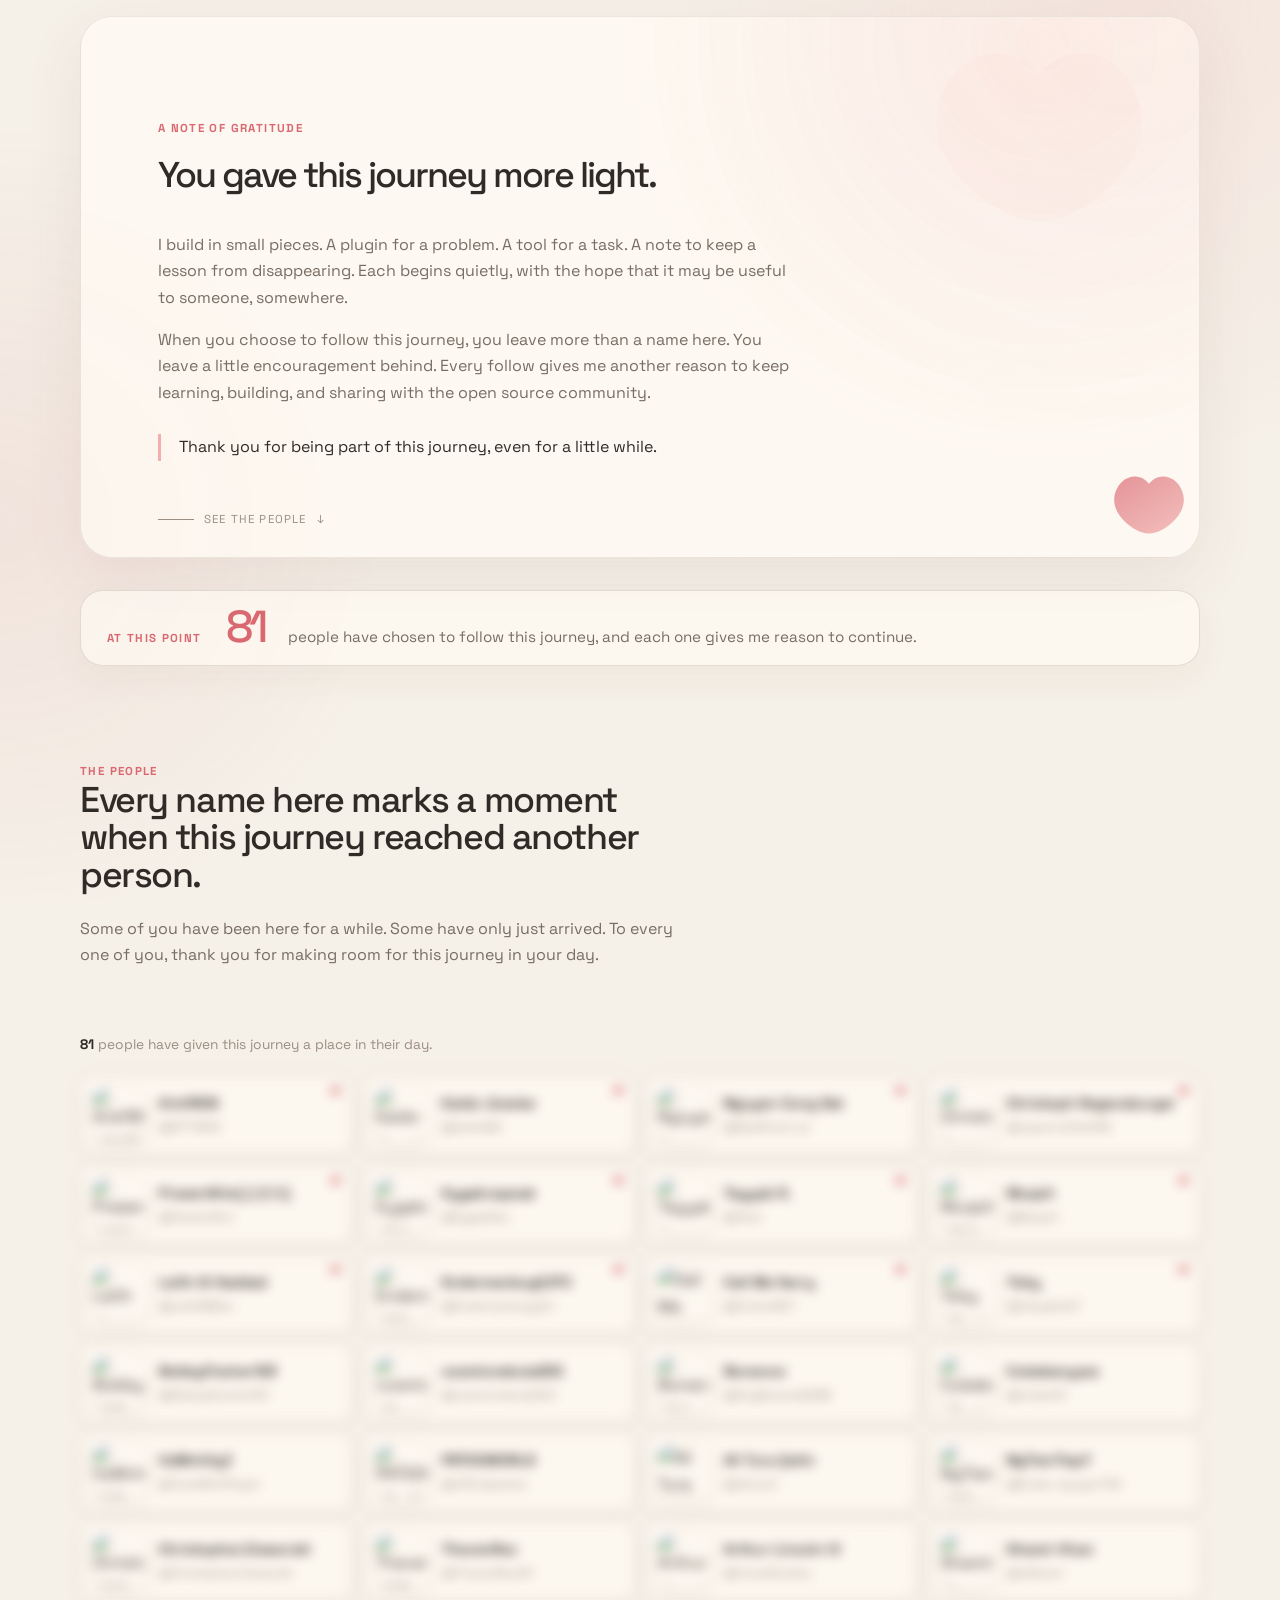
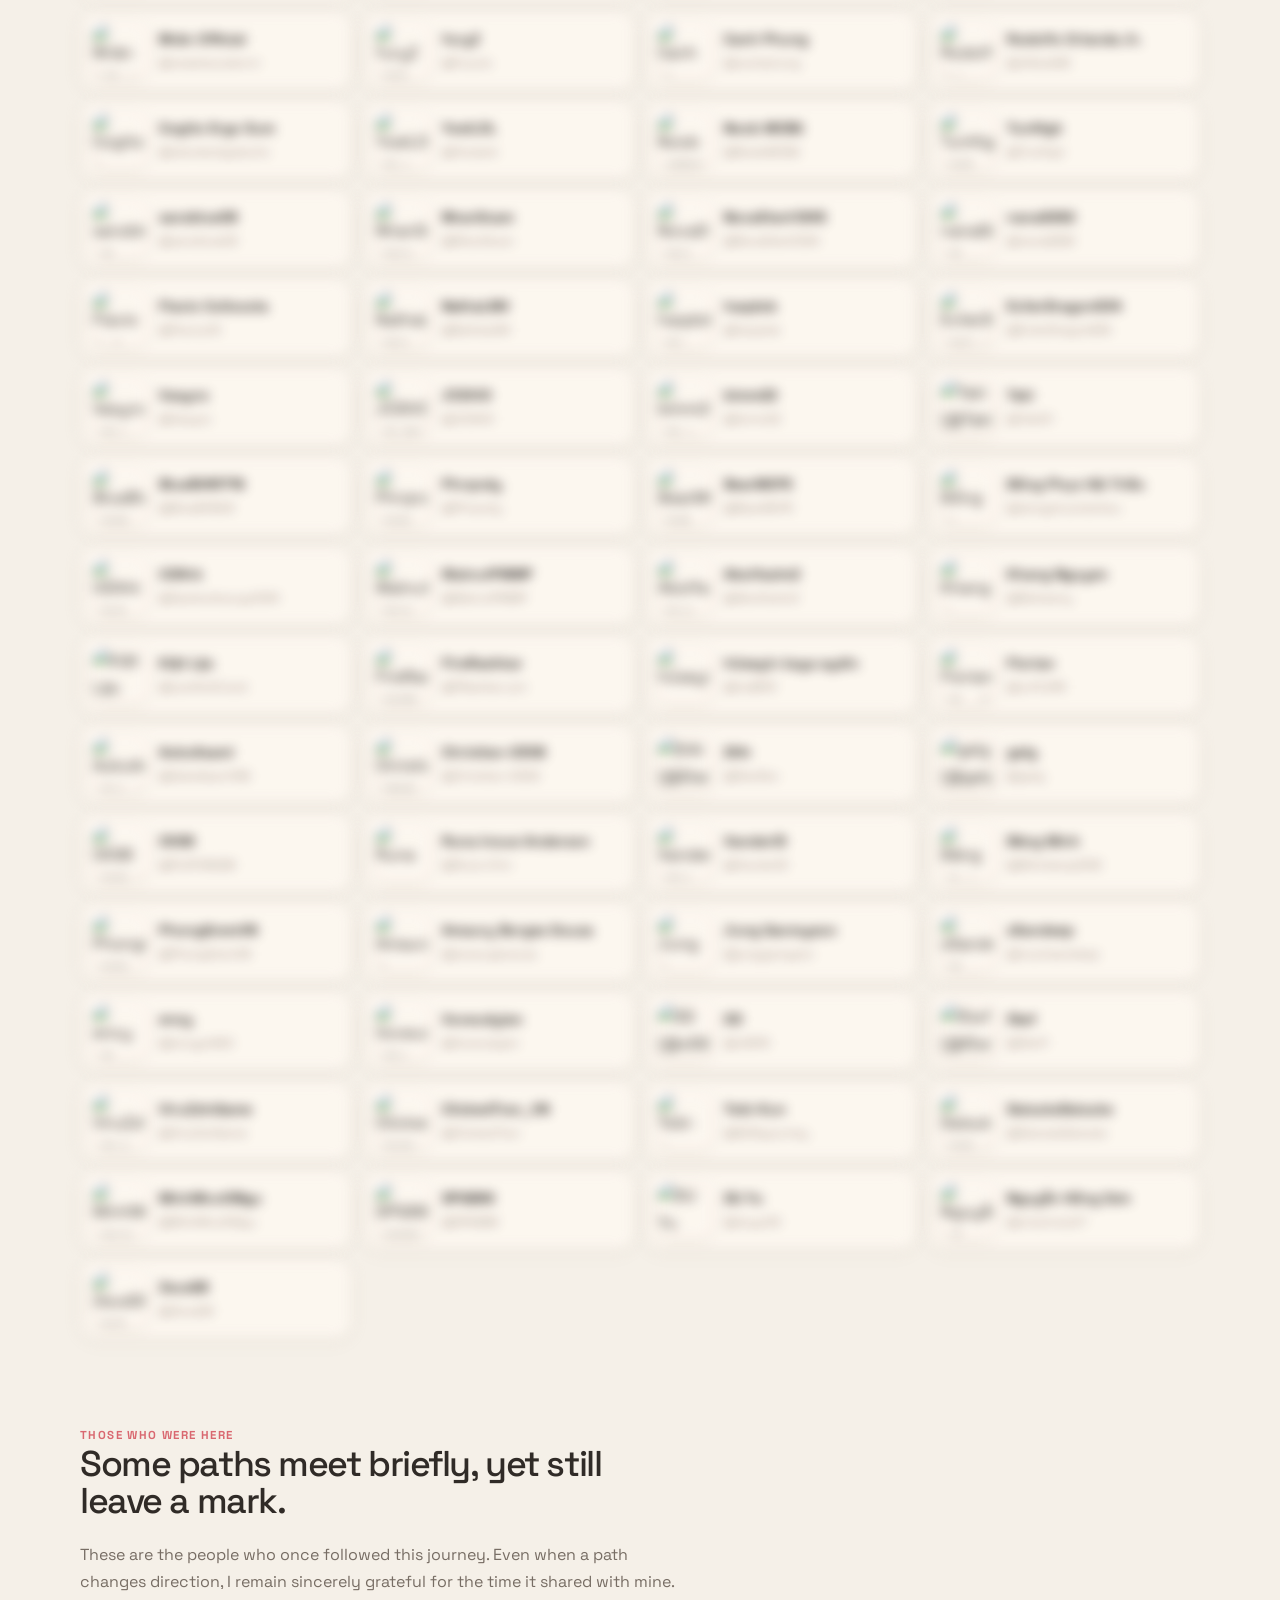
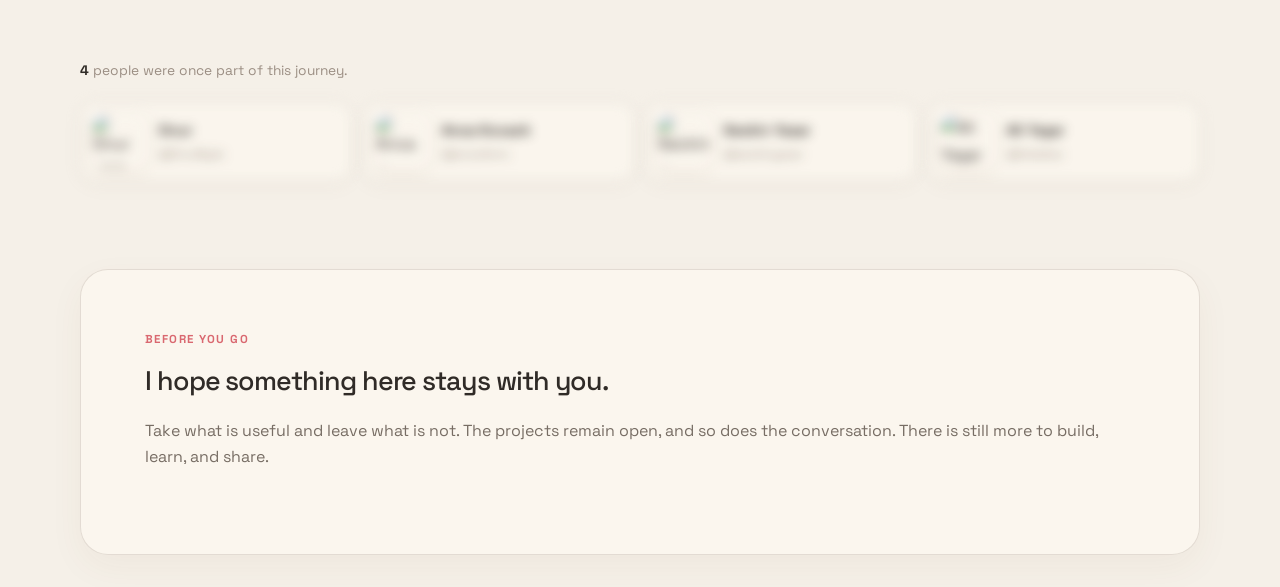
==== commit 21bf5be4: "docs: archive follower snapshot [skip ci]" ====
--- a/docs/index.html
+++ b/docs/index.html
@@ -109,9 +109,9 @@
     </span>
   </div>
   <div class="person-card is-mutual" data-mutual="true" title="Follows you back" data-profile-url="https://github.com/KygekDev" style="--index: 7">
-    <img src="https://avatars.githubusercontent.com/u/68368066?v=4" alt="Kygek (@KygekDev)" width="56" height="56" loading="lazy" />
-    <span class="person-meta">
-      <strong>Kygek</strong>
+    <img src="https://avatars.githubusercontent.com/u/68368066?v=4" alt="Kygekraqmak (@KygekDev)" width="56" height="56" loading="lazy" />
+    <span class="person-meta">
+      <strong>Kygekraqmak</strong>
       <a class="person-username" href="https://github.com/KygekDev" target="_blank" rel="noreferrer">@KygekDev</a>
     </span>
   </div>
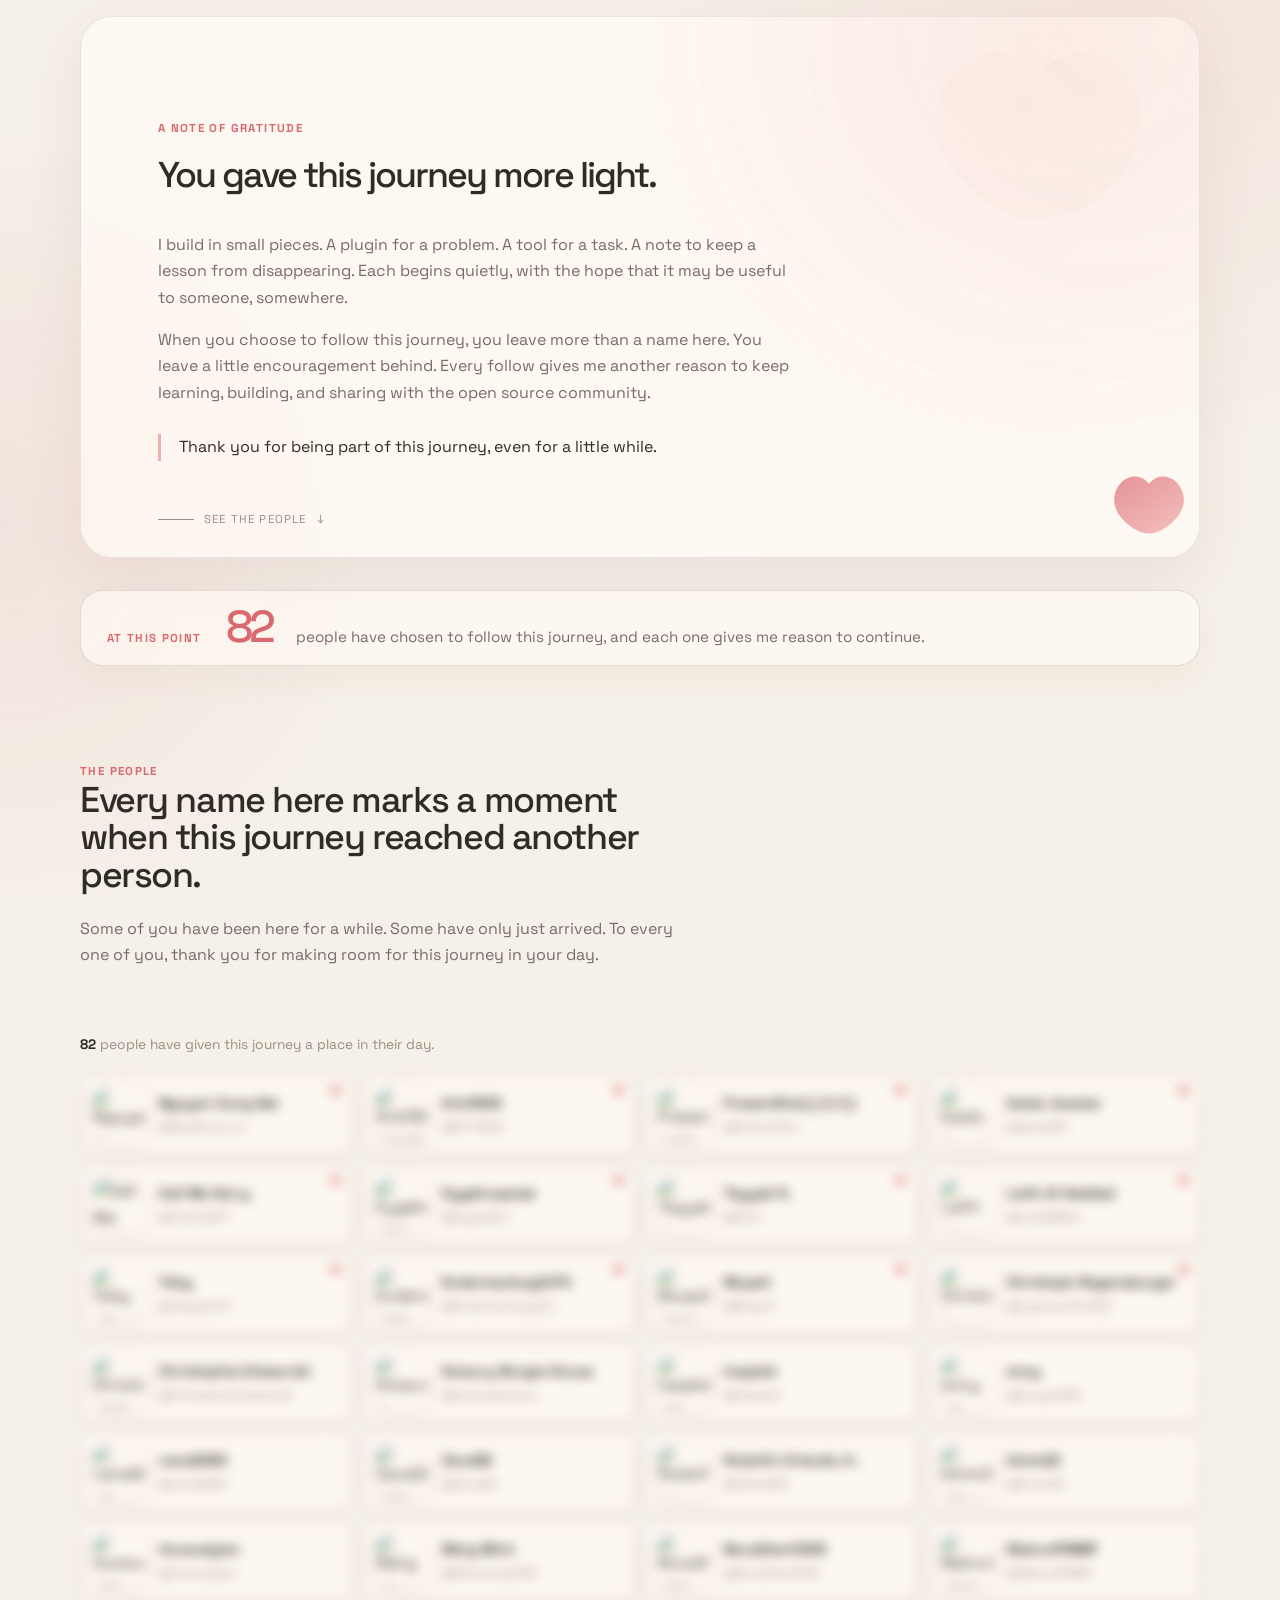
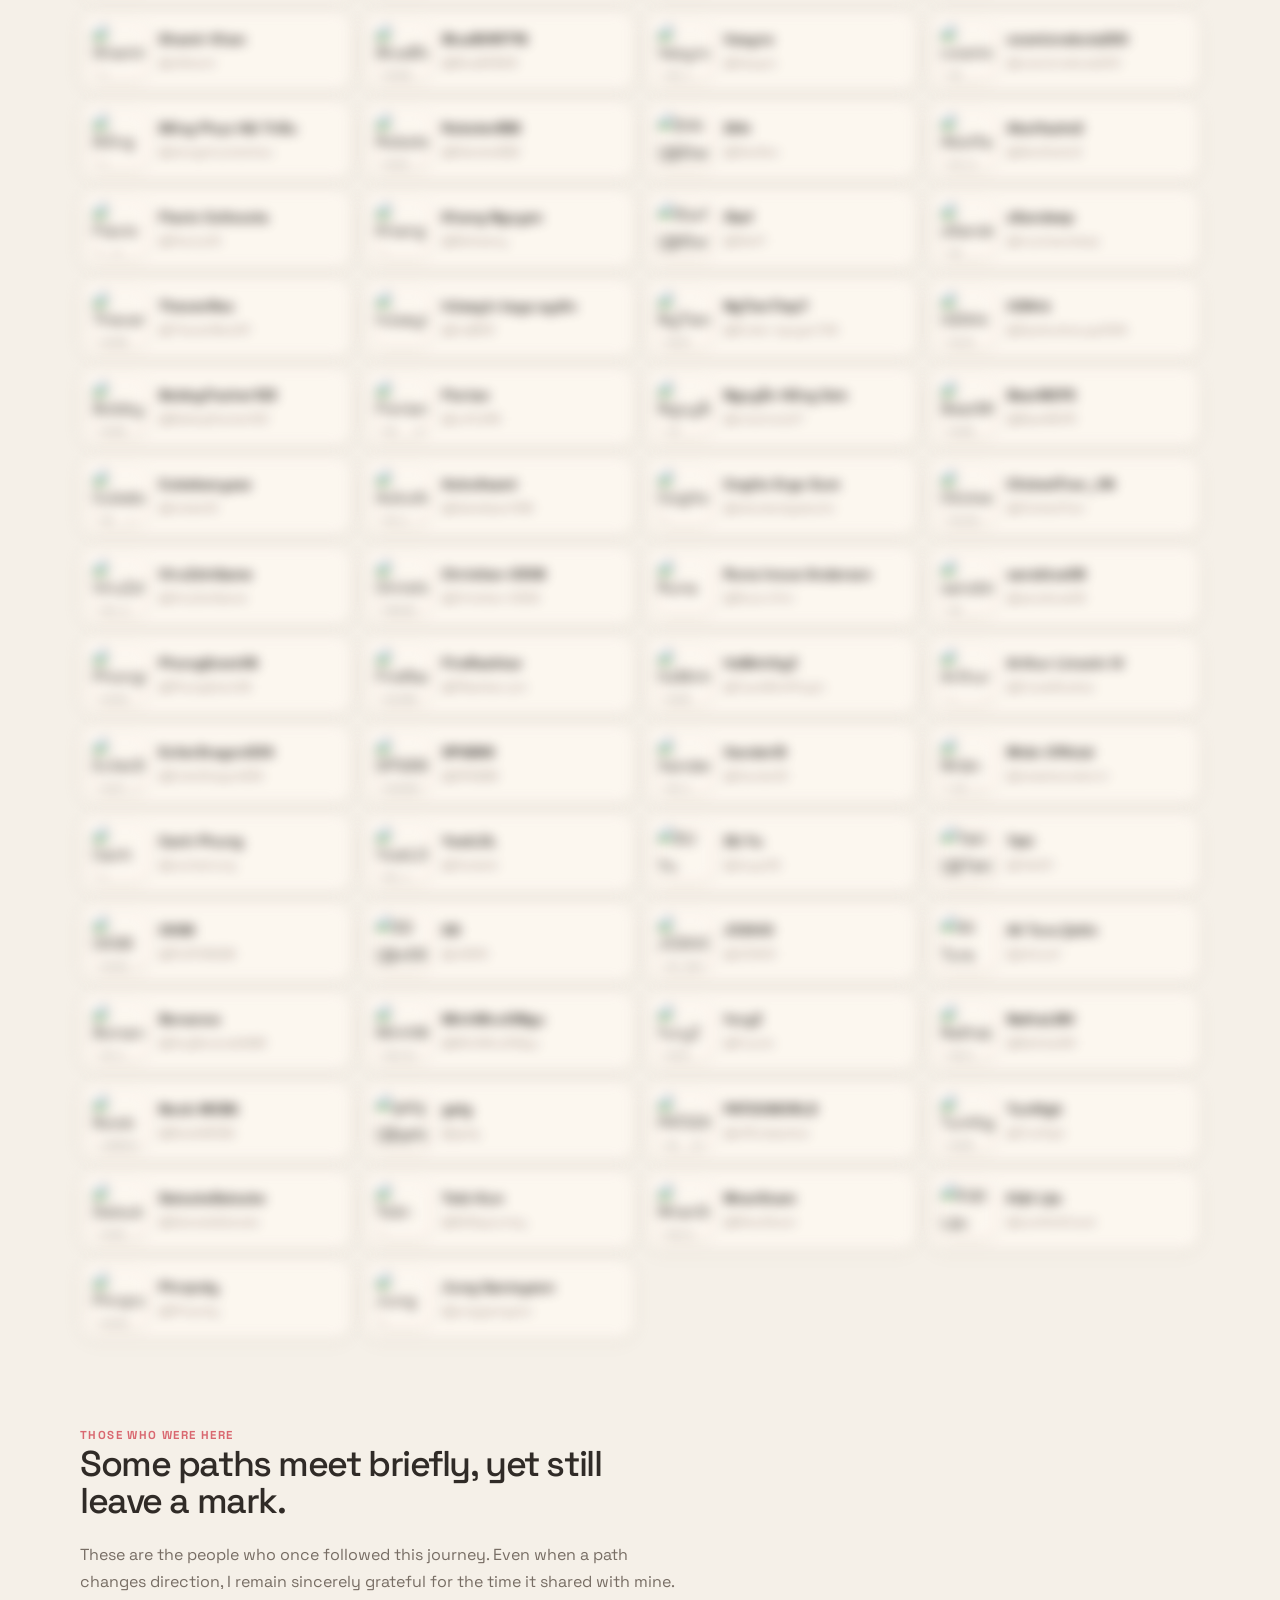
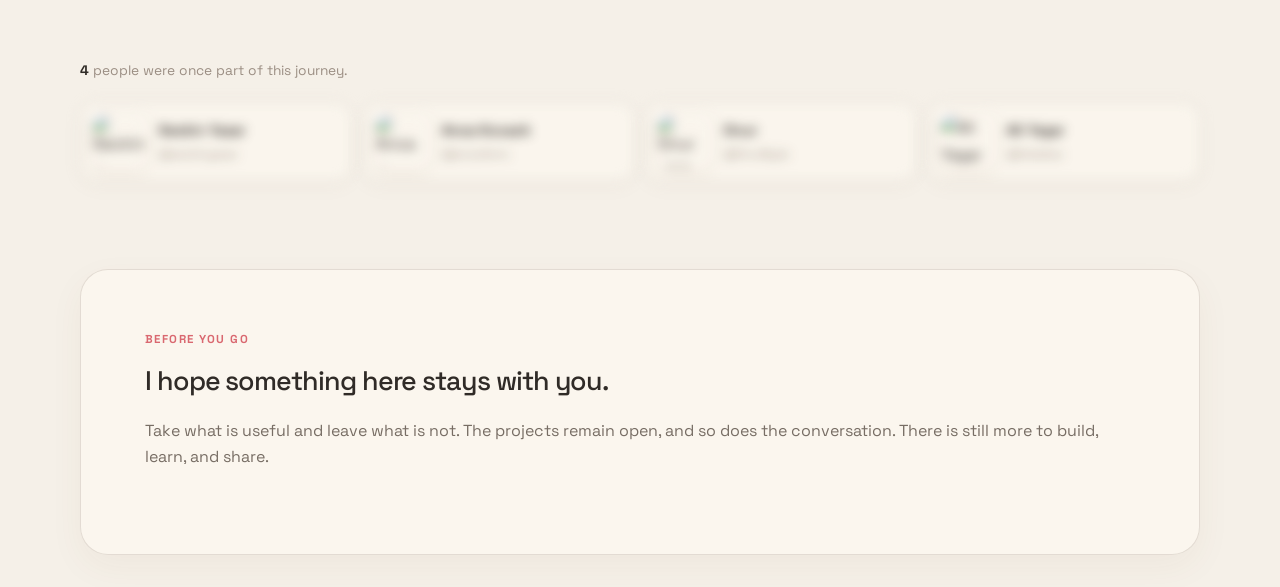
==== commit 833f74a3: "docs: archive follower snapshot [skip ci]" ====
--- a/docs/index.html
+++ b/docs/index.html
@@ -47,7 +47,7 @@
       <!-- FOLLOWERS-START -->
 <section class="quiet-stat" aria-label="Follower count" data-reveal>
   <span class="stat-label">At this point</span>
-  <span class="stat-number">81</span>
+  <span class="stat-number">82</span>
   <span class="stat-description">people have chosen to follow this journey, and each one gives me reason to continue.</span>
 </section>
 
@@ -57,7 +57,7 @@
     <h2 id="people-title">Every name here marks a moment when this journey reached another person.</h2>
     <p>Some of you have been here for a while. Some have only just arrived. To every one of you, thank you for making room for this journey in your day.</p>
   </div>
-  <p class="people-count" data-reveal><strong>81</strong> people have given this journey a place in their day.</p>
+  <p class="people-count" data-reveal><strong>82</strong> people have given this journey a place in their day.</p>
   <div class="people-grid current-people-grid">
   <div class="person-card is-mutual" data-mutual="true" title="Follows you back" data-profile-url="https://github.com/PresentKim" style="--index: 0">
     <img src="https://avatars.githubusercontent.com/u/13284800?v=4" alt="PresentKim(김현재) (@PresentKim)" width="56" height="56" loading="lazy" />
@@ -624,6 +624,13 @@
     <span class="person-meta">
       <strong>DU Yu</strong>
       <a class="person-username" href="https://github.com/duyu09" target="_blank" rel="noreferrer">@duyu09</a>
+    </span>
+  </div>
+  <div class="person-card" data-profile-url="https://github.com/Robster858" style="--index: 81">
+    <img src="https://avatars.githubusercontent.com/u/52679750?v=4" alt="Robster858 (@Robster858)" width="56" height="56" loading="lazy" />
+    <span class="person-meta">
+      <strong>Robster858</strong>
+      <a class="person-username" href="https://github.com/Robster858" target="_blank" rel="noreferrer">@Robster858</a>
     </span>
   </div>
   </div>
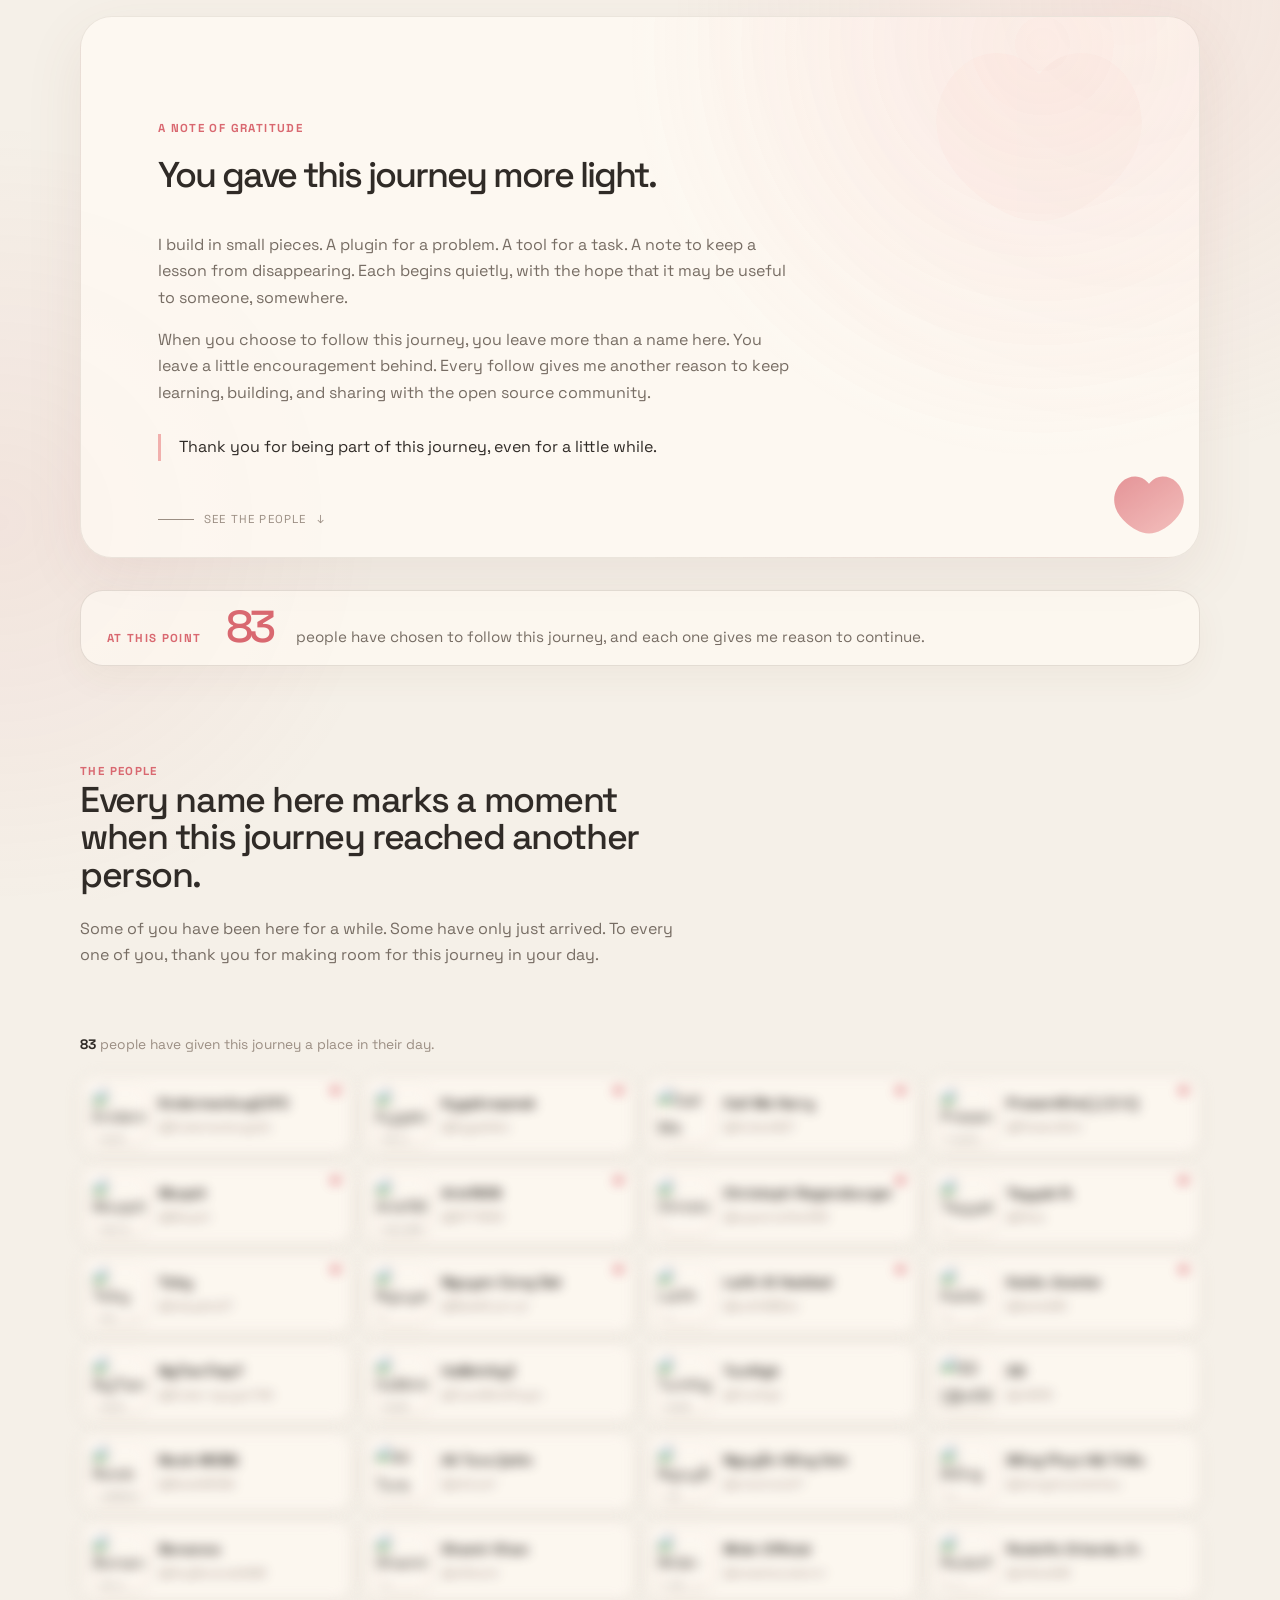
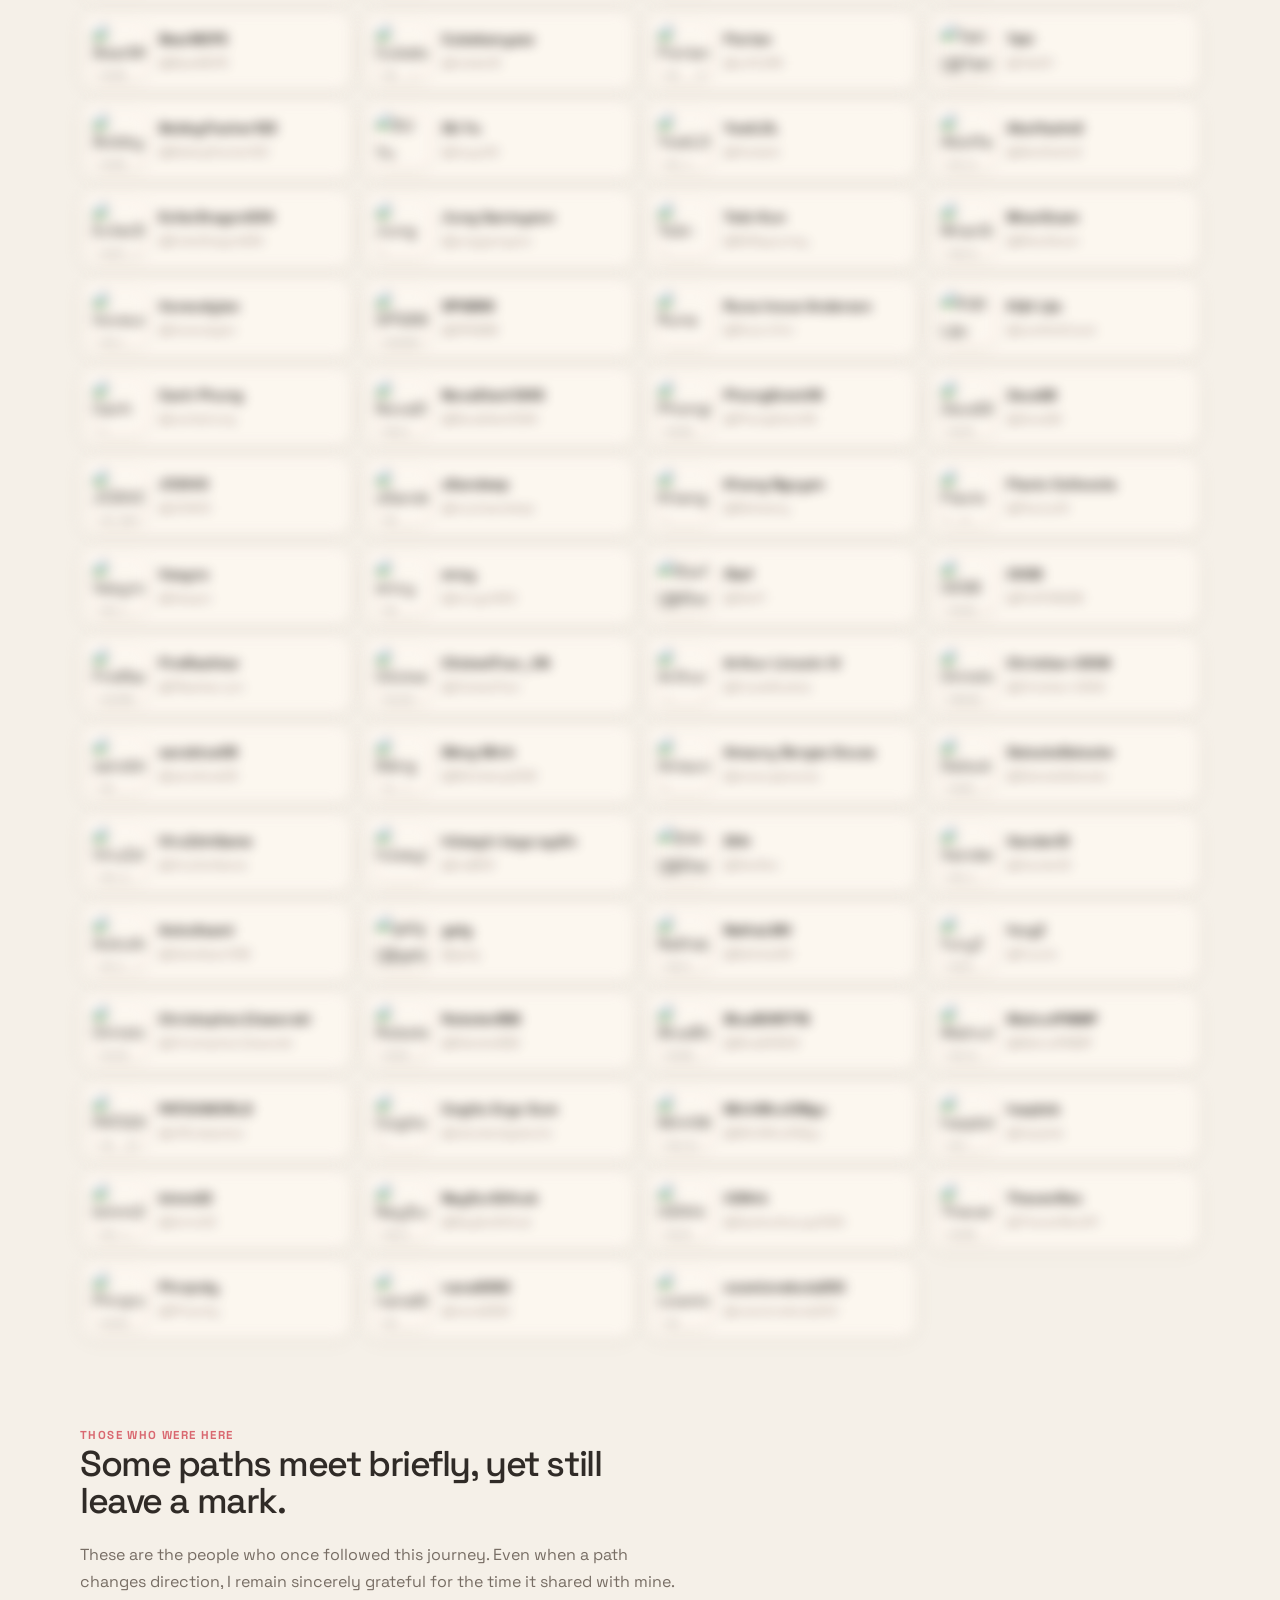
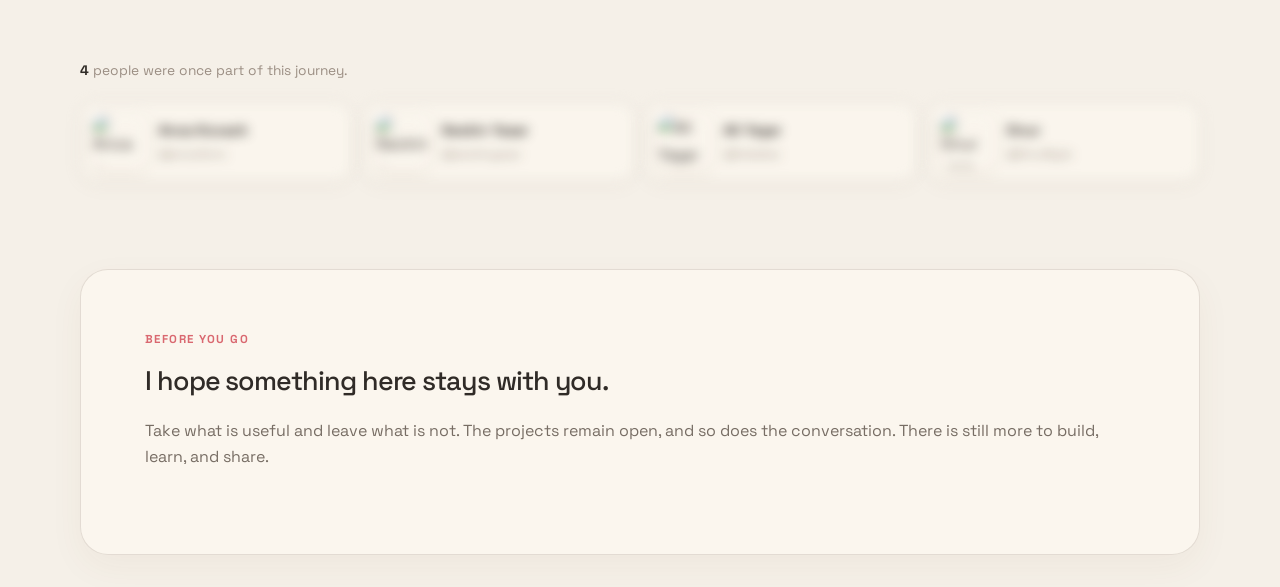
==== commit da59716c: "docs: archive follower snapshot [skip ci]" ====
--- a/docs/index.html
+++ b/docs/index.html
@@ -47,7 +47,7 @@
       <!-- FOLLOWERS-START -->
 <section class="quiet-stat" aria-label="Follower count" data-reveal>
   <span class="stat-label">At this point</span>
-  <span class="stat-number">82</span>
+  <span class="stat-number">83</span>
   <span class="stat-description">people have chosen to follow this journey, and each one gives me reason to continue.</span>
 </section>
 
@@ -57,7 +57,7 @@
     <h2 id="people-title">Every name here marks a moment when this journey reached another person.</h2>
     <p>Some of you have been here for a while. Some have only just arrived. To every one of you, thank you for making room for this journey in your day.</p>
   </div>
-  <p class="people-count" data-reveal><strong>82</strong> people have given this journey a place in their day.</p>
+  <p class="people-count" data-reveal><strong>83</strong> people have given this journey a place in their day.</p>
   <div class="people-grid current-people-grid">
   <div class="person-card is-mutual" data-mutual="true" title="Follows you back" data-profile-url="https://github.com/PresentKim" style="--index: 0">
     <img src="https://avatars.githubusercontent.com/u/13284800?v=4" alt="PresentKim(김현재) (@PresentKim)" width="56" height="56" loading="lazy" />
@@ -631,6 +631,13 @@
     <span class="person-meta">
       <strong>Robster858</strong>
       <a class="person-username" href="https://github.com/Robster858" target="_blank" rel="noreferrer">@Robster858</a>
+    </span>
+  </div>
+  <div class="person-card" data-profile-url="https://github.com/NaySurGithub" style="--index: 82">
+    <img src="https://avatars.githubusercontent.com/u/96527285?v=4" alt="NaySurGithub (@NaySurGithub)" width="56" height="56" loading="lazy" />
+    <span class="person-meta">
+      <strong>NaySurGithub</strong>
+      <a class="person-username" href="https://github.com/NaySurGithub" target="_blank" rel="noreferrer">@NaySurGithub</a>
     </span>
   </div>
   </div>
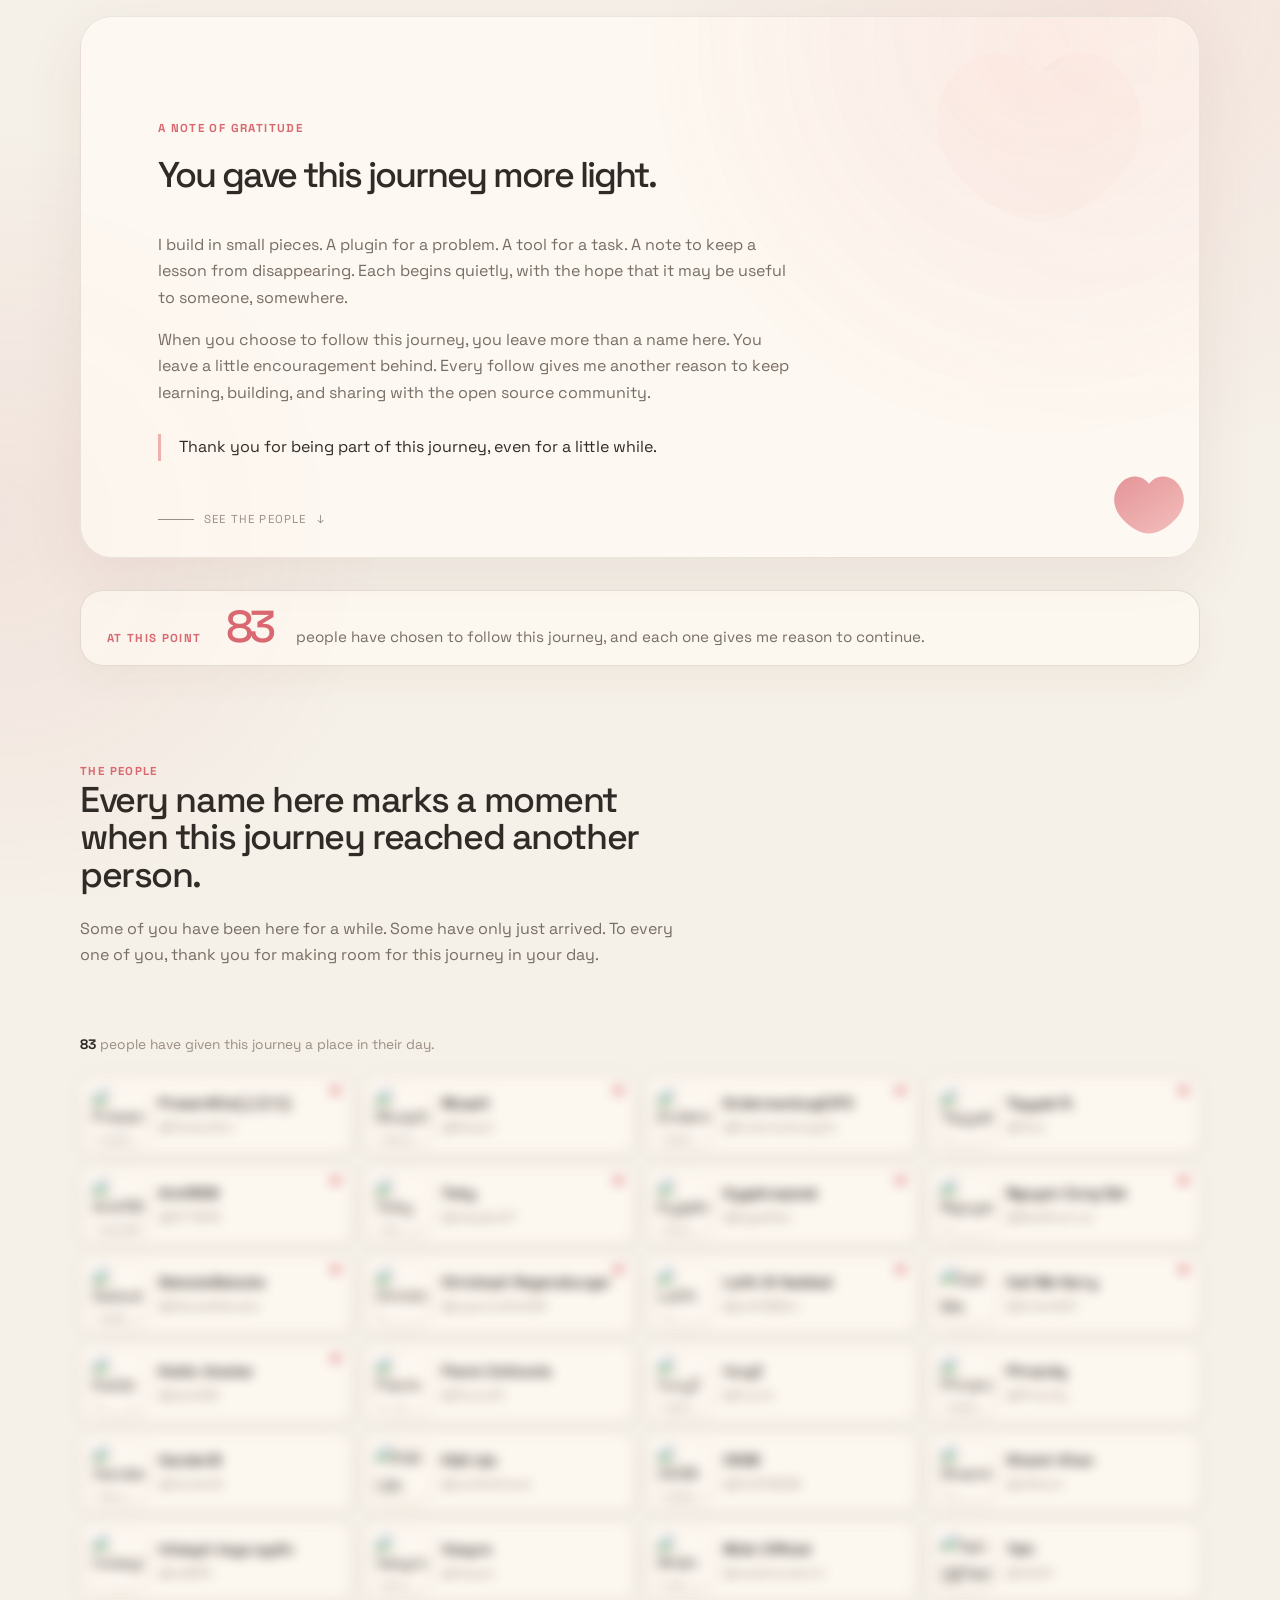
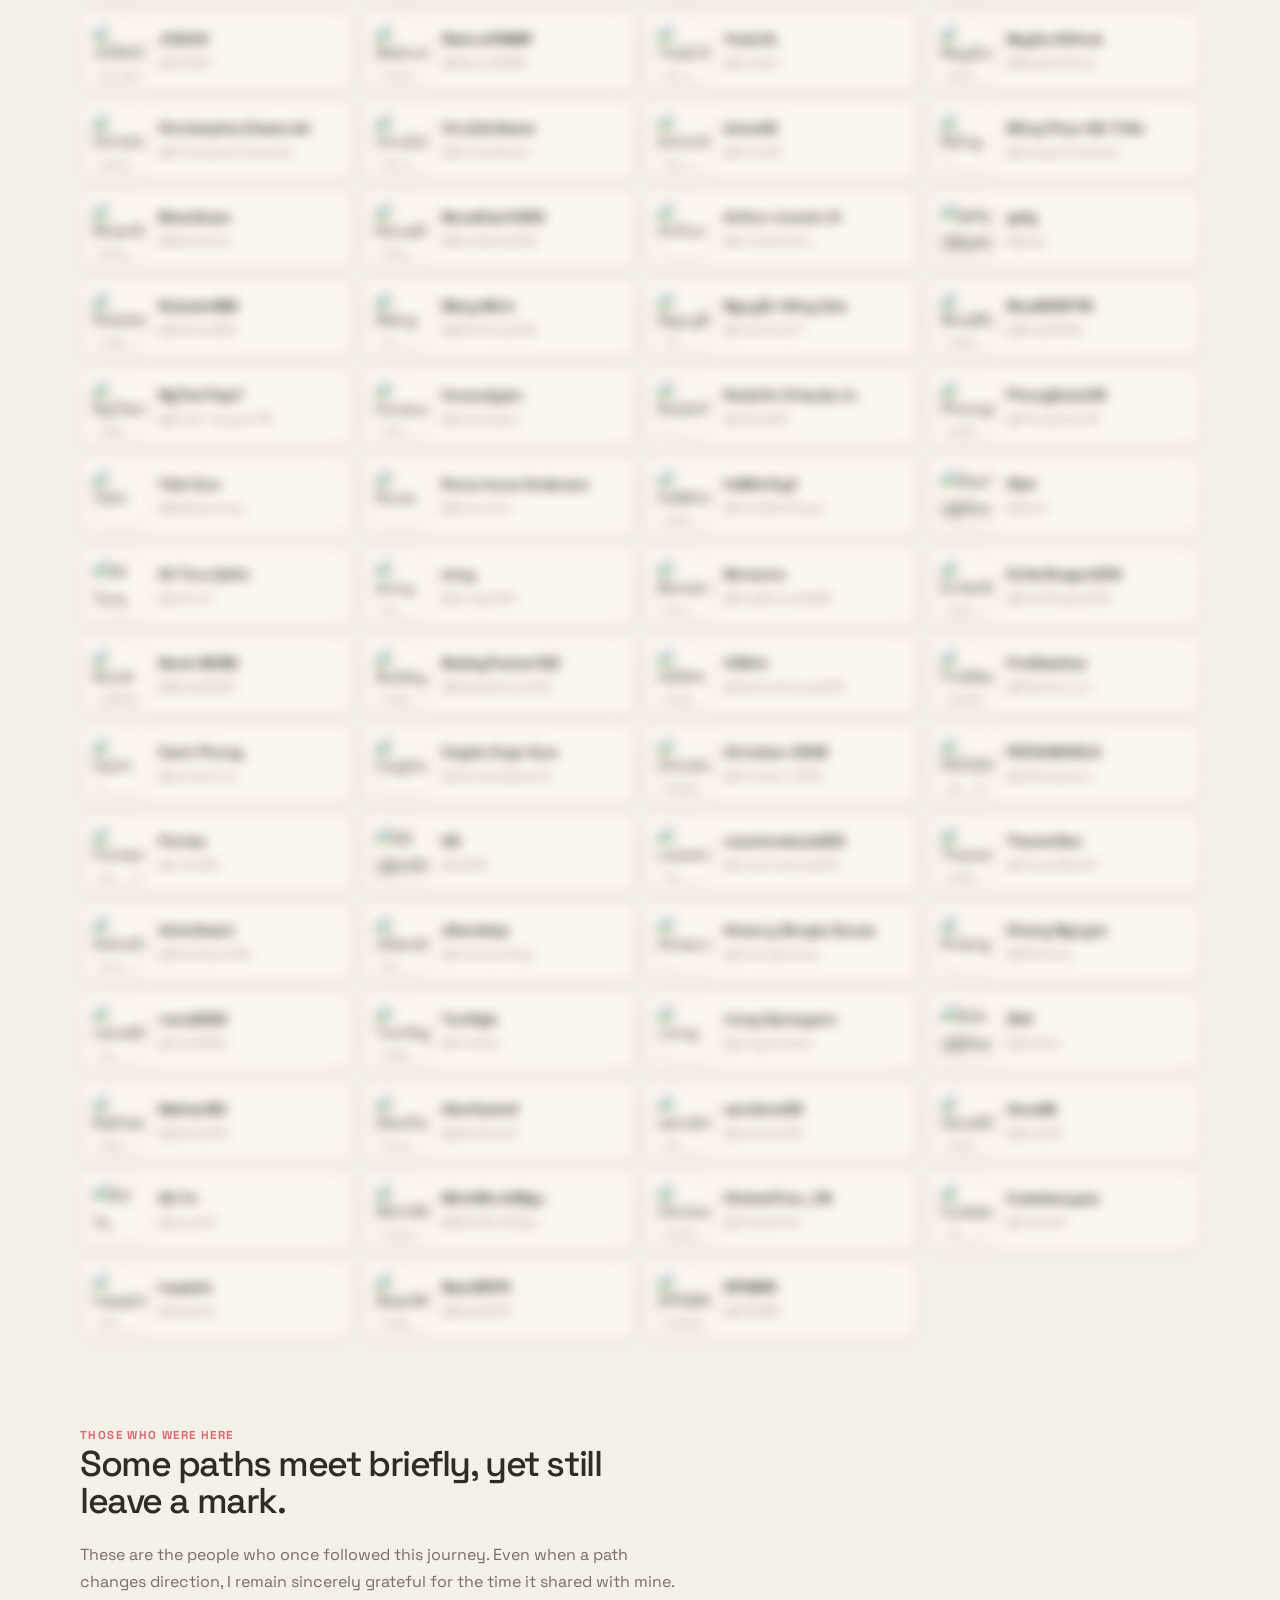
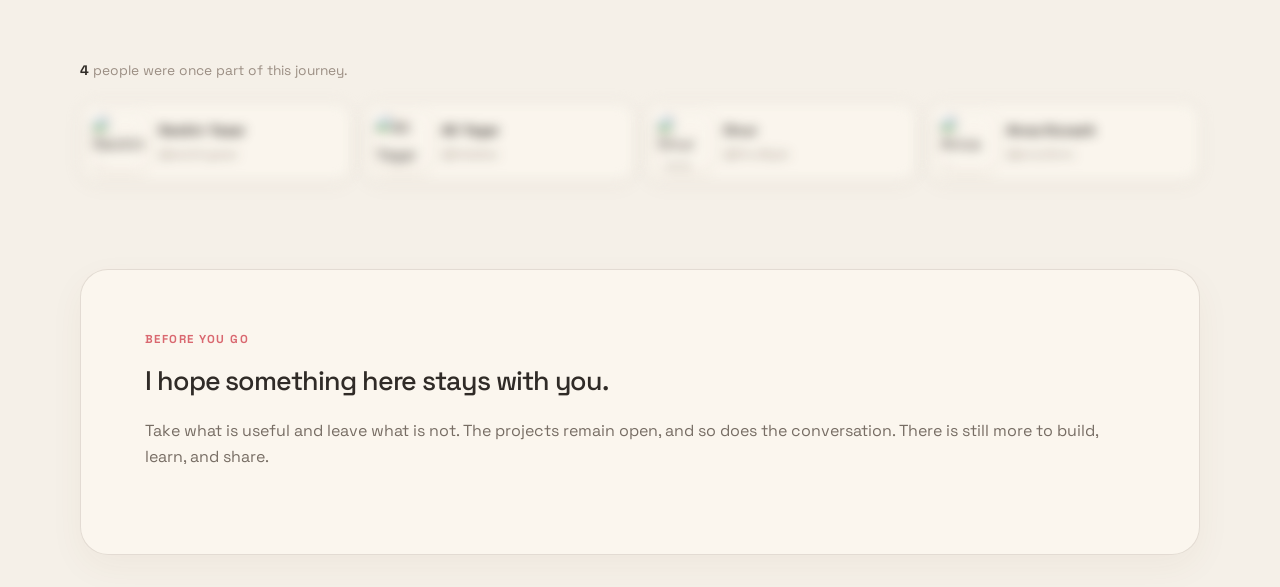
==== commit feb68398: "docs: archive follower snapshot [skip ci]" ====
--- a/docs/index.html
+++ b/docs/index.html
@@ -66,102 +66,102 @@
       <a class="person-username" href="https://github.com/PresentKim" target="_blank" rel="noreferrer">@PresentKim</a>
     </span>
   </div>
-  <div class="person-card is-mutual" data-mutual="true" title="Follows you back" data-profile-url="https://github.com/Ifera" style="--index: 1">
+  <div class="person-card is-mutual" data-mutual="true" title="Follows you back" data-profile-url="https://github.com/DaisukeDaisuke" style="--index: 1">
+    <img src="https://avatars.githubusercontent.com/u/17798680?v=4" alt="DaisukeDaisuke (@DaisukeDaisuke)" width="56" height="56" loading="lazy" />
+    <span class="person-meta">
+      <strong>DaisukeDaisuke</strong>
+      <a class="person-username" href="https://github.com/DaisukeDaisuke" target="_blank" rel="noreferrer">@DaisukeDaisuke</a>
+    </span>
+  </div>
+  <div class="person-card is-mutual" data-mutual="true" title="Follows you back" data-profile-url="https://github.com/Ifera" style="--index: 2">
     <img src="https://avatars.githubusercontent.com/u/32965703?v=4" alt="Tayyab R. (@Ifera)" width="56" height="56" loading="lazy" />
     <span class="person-meta">
       <strong>Tayyab R.</strong>
       <a class="person-username" href="https://github.com/Ifera" target="_blank" rel="noreferrer">@Ifera</a>
     </span>
   </div>
-  <div class="person-card is-mutual" data-mutual="true" title="Follows you back" data-profile-url="https://github.com/kaidoMC" style="--index: 2">
+  <div class="person-card is-mutual" data-mutual="true" title="Follows you back" data-profile-url="https://github.com/kaidoMC" style="--index: 3">
     <img src="https://avatars.githubusercontent.com/u/45457914?v=4" alt="Kaido Joestar (@kaidoMC)" width="56" height="56" loading="lazy" />
     <span class="person-meta">
       <strong>Kaido Joestar</strong>
       <a class="person-username" href="https://github.com/kaidoMC" target="_blank" rel="noreferrer">@kaidoMC</a>
     </span>
   </div>
-  <div class="person-card is-mutual" data-mutual="true" title="Follows you back" data-profile-url="https://github.com/Laith98Dev" style="--index: 3">
+  <div class="person-card is-mutual" data-mutual="true" title="Follows you back" data-profile-url="https://github.com/Laith98Dev" style="--index: 4">
     <img src="https://avatars.githubusercontent.com/u/49840784?v=4" alt="Laith Al Haddad (@Laith98Dev)" width="56" height="56" loading="lazy" />
     <span class="person-meta">
       <strong>Laith Al Haddad</strong>
       <a class="person-username" href="https://github.com/Laith98Dev" target="_blank" rel="noreferrer">@Laith98Dev</a>
     </span>
   </div>
-  <div class="person-card is-mutual" data-mutual="true" title="Follows you back" data-profile-url="https://github.com/Endermanbugzjfc" style="--index: 4">
+  <div class="person-card is-mutual" data-mutual="true" title="Follows you back" data-profile-url="https://github.com/Endermanbugzjfc" style="--index: 5">
     <img src="https://avatars.githubusercontent.com/u/53002741?v=4" alt="EndermanbugZJFC (@Endermanbugzjfc)" width="56" height="56" loading="lazy" />
     <span class="person-meta">
       <strong>EndermanbugZJFC</strong>
       <a class="person-username" href="https://github.com/Endermanbugzjfc" target="_blank" rel="noreferrer">@Endermanbugzjfc</a>
     </span>
   </div>
-  <div class="person-card is-mutual" data-mutual="true" title="Follows you back" data-profile-url="https://github.com/supercrafter333" style="--index: 5">
+  <div class="person-card is-mutual" data-mutual="true" title="Follows you back" data-profile-url="https://github.com/supercrafter333" style="--index: 6">
     <img src="https://avatars.githubusercontent.com/u/53967726?v=4" alt="Christoph Regensburger (@supercrafter333)" width="56" height="56" loading="lazy" />
     <span class="person-meta">
       <strong>Christoph Regensburger</strong>
       <a class="person-username" href="https://github.com/supercrafter333" target="_blank" rel="noreferrer">@supercrafter333</a>
     </span>
   </div>
-  <div class="person-card is-mutual" data-mutual="true" title="Follows you back" data-profile-url="https://github.com/NTT1906" style="--index: 6">
+  <div class="person-card is-mutual" data-mutual="true" title="Follows you back" data-profile-url="https://github.com/NTT1906" style="--index: 7">
     <img src="https://avatars.githubusercontent.com/u/54394881?v=4" alt="Arie1906 (@NTT1906)" width="56" height="56" loading="lazy" />
     <span class="person-meta">
       <strong>Arie1906</strong>
       <a class="person-username" href="https://github.com/NTT1906" target="_blank" rel="noreferrer">@NTT1906</a>
     </span>
   </div>
-  <div class="person-card is-mutual" data-mutual="true" title="Follows you back" data-profile-url="https://github.com/KygekDev" style="--index: 7">
+  <div class="person-card is-mutual" data-mutual="true" title="Follows you back" data-profile-url="https://github.com/KygekDev" style="--index: 8">
     <img src="https://avatars.githubusercontent.com/u/68368066?v=4" alt="Kygekraqmak (@KygekDev)" width="56" height="56" loading="lazy" />
     <span class="person-meta">
       <strong>Kygekraqmak</strong>
       <a class="person-username" href="https://github.com/KygekDev" target="_blank" rel="noreferrer">@KygekDev</a>
     </span>
   </div>
-  <div class="person-card is-mutual" data-mutual="true" title="Follows you back" data-profile-url="https://github.com/0xliam627" style="--index: 8">
+  <div class="person-card is-mutual" data-mutual="true" title="Follows you back" data-profile-url="https://github.com/0xliam627" style="--index: 9">
     <img src="https://avatars.githubusercontent.com/u/70517151?v=4" alt="Call Me Harry (@0xliam627)" width="56" height="56" loading="lazy" />
     <span class="person-meta">
       <strong>Call Me Harry</strong>
       <a class="person-username" href="https://github.com/0xliam627" target="_blank" rel="noreferrer">@0xliam627</a>
     </span>
   </div>
-  <div class="person-card is-mutual" data-mutual="true" title="Follows you back" data-profile-url="https://github.com/BeeAZ-pm-pl" style="--index: 9">
+  <div class="person-card is-mutual" data-mutual="true" title="Follows you back" data-profile-url="https://github.com/BeeAZ-pm-pl" style="--index: 10">
     <img src="https://avatars.githubusercontent.com/u/89953941?v=4" alt="Nguyen Cong Dat (@BeeAZ-pm-pl)" width="56" height="56" loading="lazy" />
     <span class="person-meta">
       <strong>Nguyen Cong Dat</strong>
       <a class="person-username" href="https://github.com/BeeAZ-pm-pl" target="_blank" rel="noreferrer">@BeeAZ-pm-pl</a>
     </span>
   </div>
-  <div class="person-card is-mutual" data-mutual="true" title="Follows you back" data-profile-url="https://github.com/tobydev27" style="--index: 10">
+  <div class="person-card is-mutual" data-mutual="true" title="Follows you back" data-profile-url="https://github.com/tobydev27" style="--index: 11">
     <img src="https://avatars.githubusercontent.com/u/110734947?v=4" alt="Toby (@tobydev27)" width="56" height="56" loading="lazy" />
     <span class="person-meta">
       <strong>Toby</strong>
       <a class="person-username" href="https://github.com/tobydev27" target="_blank" rel="noreferrer">@tobydev27</a>
     </span>
   </div>
-  <div class="person-card is-mutual" data-mutual="true" title="Follows you back" data-profile-url="https://github.com/Muqsit" style="--index: 11">
+  <div class="person-card is-mutual" data-mutual="true" title="Follows you back" data-profile-url="https://github.com/Muqsit" style="--index: 12">
     <img src="https://avatars.githubusercontent.com/u/15074389?v=4" alt="Muqsit (@Muqsit)" width="56" height="56" loading="lazy" />
     <span class="person-meta">
       <strong>Muqsit</strong>
       <a class="person-username" href="https://github.com/Muqsit" target="_blank" rel="noreferrer">@Muqsit</a>
     </span>
   </div>
-  <div class="person-card" data-profile-url="https://github.com/Flavius12" style="--index: 12">
+  <div class="person-card" data-profile-url="https://github.com/Flavius12" style="--index: 13">
     <img src="https://avatars.githubusercontent.com/u/10297075?v=4" alt="Flavio Collocola (@Flavius12)" width="56" height="56" loading="lazy" />
     <span class="person-meta">
       <strong>Flavio Collocola</strong>
       <a class="person-username" href="https://github.com/Flavius12" target="_blank" rel="noreferrer">@Flavius12</a>
     </span>
   </div>
-  <div class="person-card" data-profile-url="https://github.com/Taki21" style="--index: 13">
+  <div class="person-card" data-profile-url="https://github.com/Taki21" style="--index: 14">
     <img src="https://avatars.githubusercontent.com/u/14851895?v=4" alt="Taki (@Taki21)" width="56" height="56" loading="lazy" />
     <span class="person-meta">
       <strong>Taki</strong>
       <a class="person-username" href="https://github.com/Taki21" target="_blank" rel="noreferrer">@Taki21</a>
-    </span>
-  </div>
-  <div class="person-card" data-profile-url="https://github.com/DaisukeDaisuke" style="--index: 14">
-    <img src="https://avatars.githubusercontent.com/u/17798680?v=4" alt="DaisukeDaisuke (@DaisukeDaisuke)" width="56" height="56" loading="lazy" />
-    <span class="person-meta">
-      <strong>DaisukeDaisuke</strong>
-      <a class="person-username" href="https://github.com/DaisukeDaisuke" target="_blank" rel="noreferrer">@DaisukeDaisuke</a>
     </span>
   </div>
   <div class="person-card" data-profile-url="https://github.com/LamKietCrack" style="--index: 15">
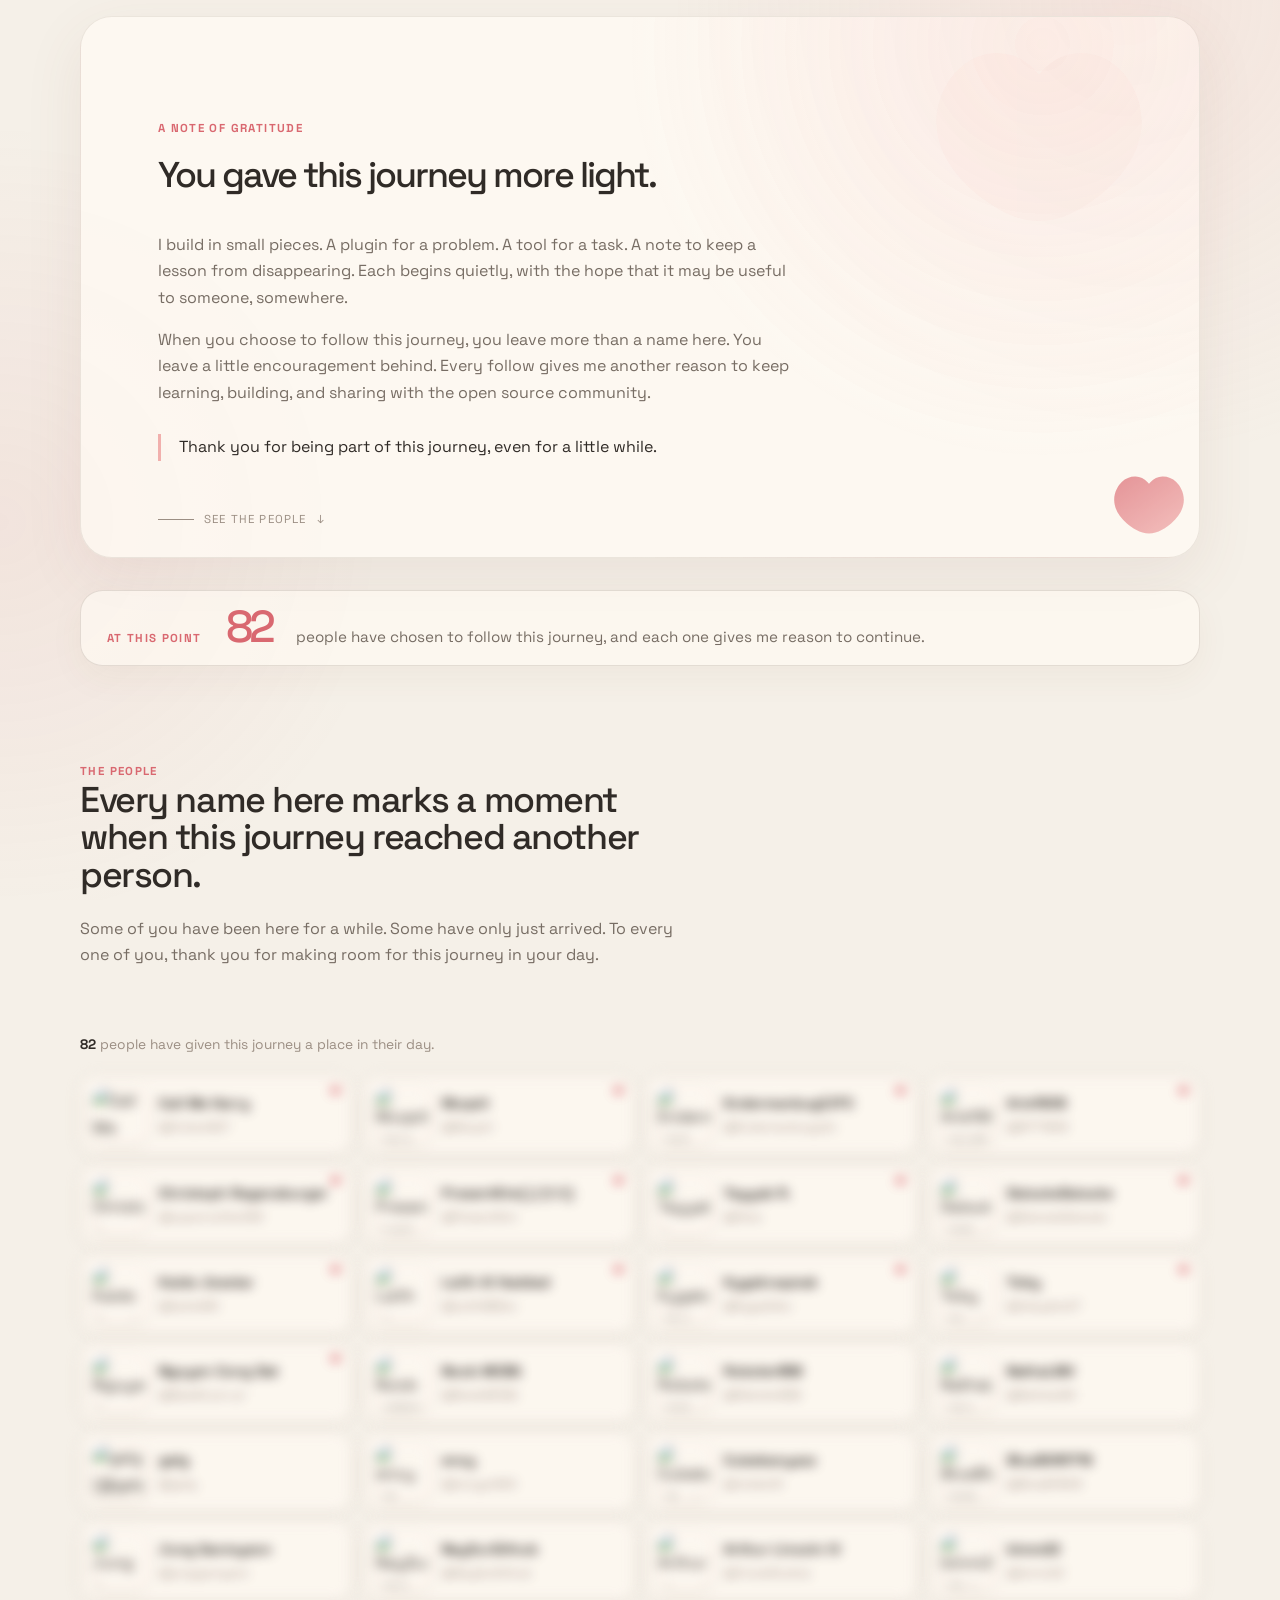
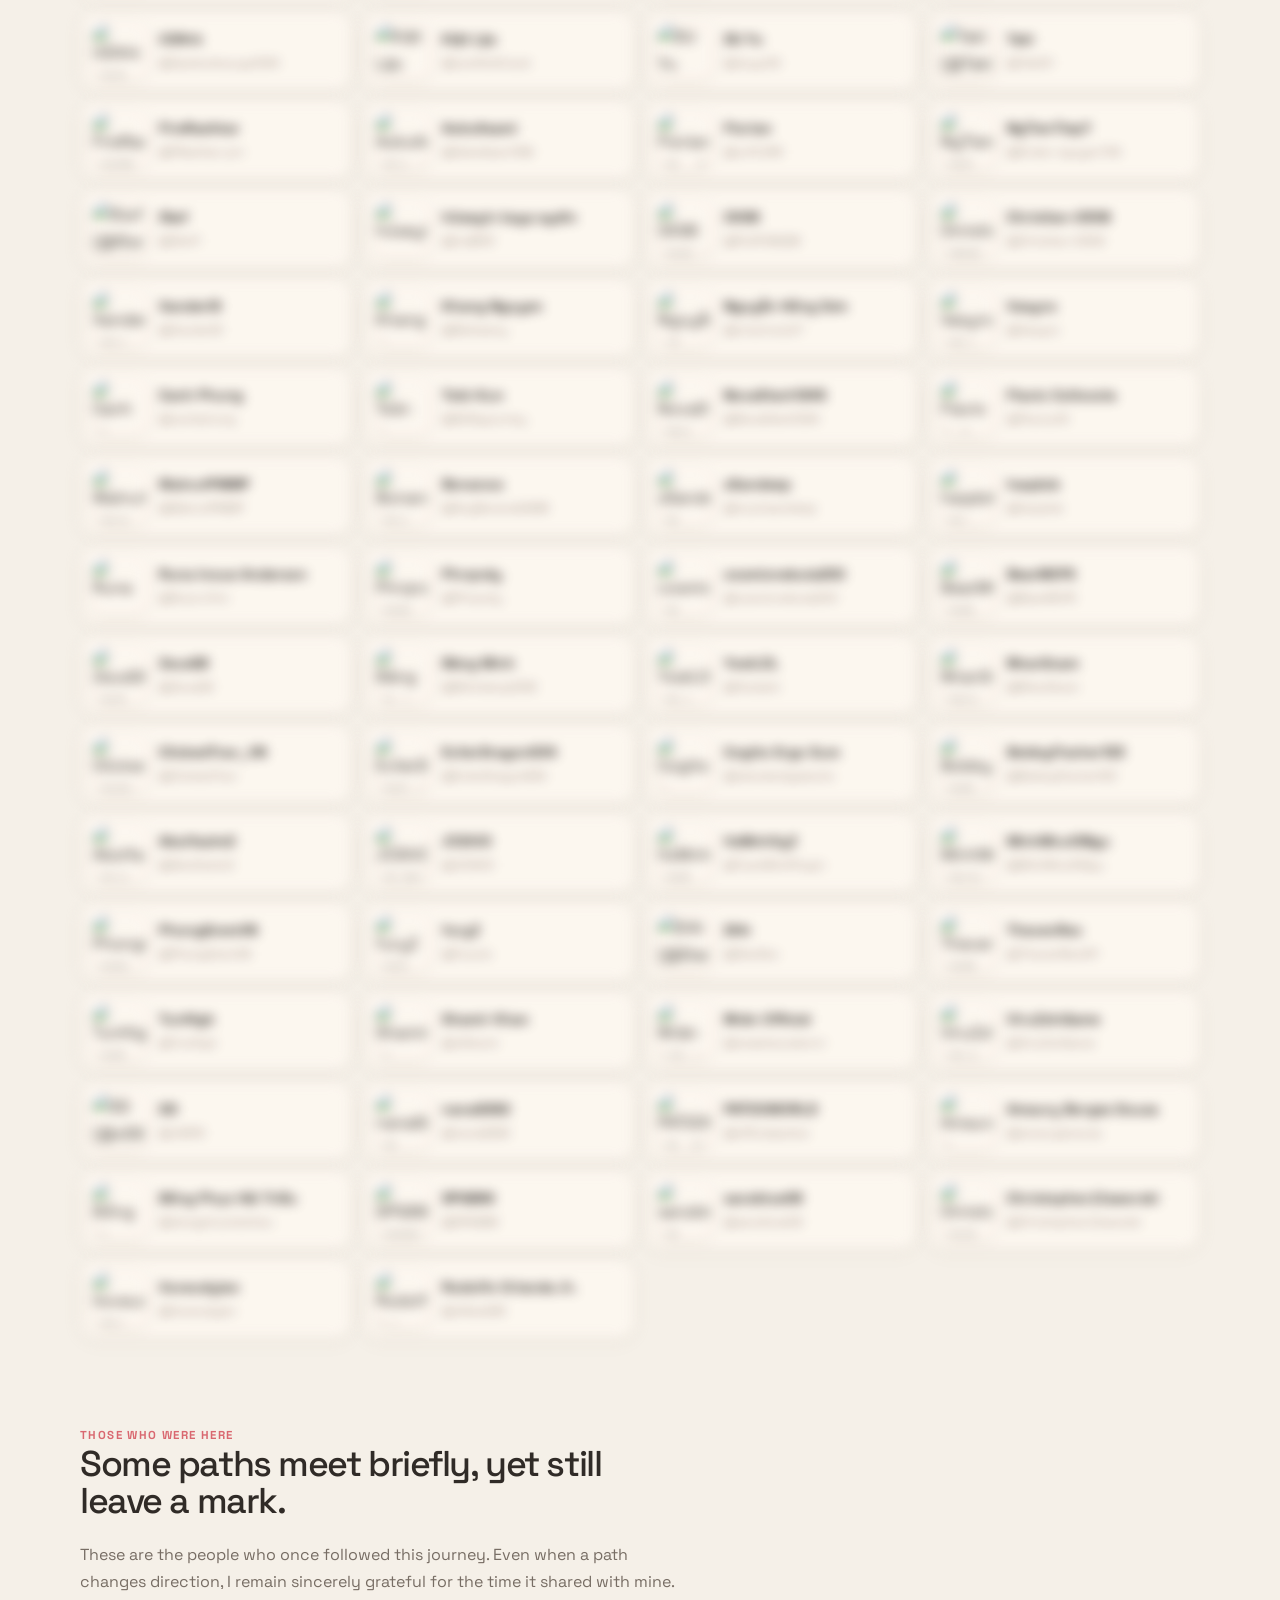
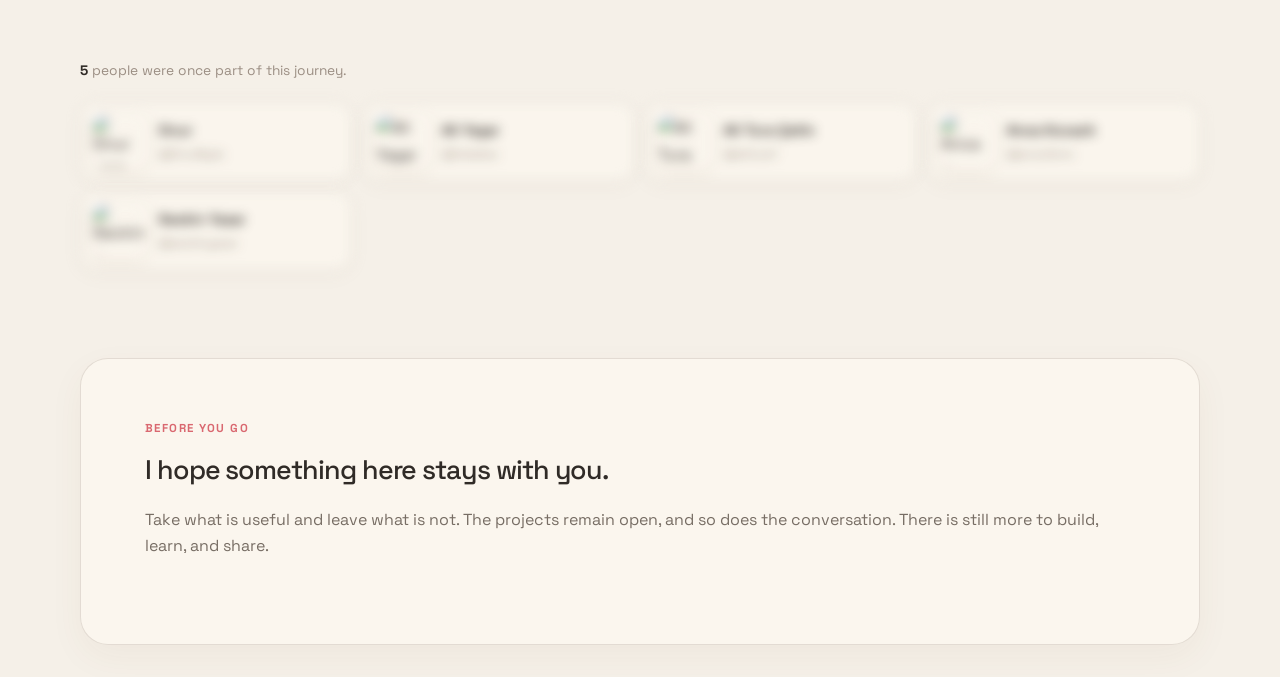
==== commit 16ab843c: "docs: archive follower snapshot [skip ci]" ====
--- a/docs/index.html
+++ b/docs/index.html
@@ -47,7 +47,7 @@
       <!-- FOLLOWERS-START -->
 <section class="quiet-stat" aria-label="Follower count" data-reveal>
   <span class="stat-label">At this point</span>
-  <span class="stat-number">83</span>
+  <span class="stat-number">82</span>
   <span class="stat-description">people have chosen to follow this journey, and each one gives me reason to continue.</span>
 </section>
 
@@ -57,7 +57,7 @@
     <h2 id="people-title">Every name here marks a moment when this journey reached another person.</h2>
     <p>Some of you have been here for a while. Some have only just arrived. To every one of you, thank you for making room for this journey in your day.</p>
   </div>
-  <p class="people-count" data-reveal><strong>83</strong> people have given this journey a place in their day.</p>
+  <p class="people-count" data-reveal><strong>82</strong> people have given this journey a place in their day.</p>
   <div class="people-grid current-people-grid">
   <div class="person-card is-mutual" data-mutual="true" title="Follows you back" data-profile-url="https://github.com/PresentKim" style="--index: 0">
     <img src="https://avatars.githubusercontent.com/u/13284800?v=4" alt="PresentKim(김현재) (@PresentKim)" width="56" height="56" loading="lazy" />
@@ -283,357 +283,350 @@
       <a class="person-username" href="https://github.com/cosmicnebula200" target="_blank" rel="noreferrer">@cosmicnebula200</a>
     </span>
   </div>
-  <div class="person-card" data-profile-url="https://github.com/alitura1" style="--index: 32">
-    <img src="https://avatars.githubusercontent.com/u/64707077?v=4" alt="Ali Tura Çetin (@alitura1)" width="56" height="56" loading="lazy" />
-    <span class="person-meta">
-      <strong>Ali Tura Çetin</strong>
-      <a class="person-username" href="https://github.com/alitura1" target="_blank" rel="noreferrer">@alitura1</a>
-    </span>
-  </div>
-  <div class="person-card" data-profile-url="https://github.com/PLATONG98" style="--index: 33">
+  <div class="person-card" data-profile-url="https://github.com/PLATONG98" style="--index: 32">
     <img src="https://avatars.githubusercontent.com/u/65983857?v=4" alt="CK98 (@PLATONG98)" width="56" height="56" loading="lazy" />
     <span class="person-meta">
       <strong>CK98</strong>
       <a class="person-username" href="https://github.com/PLATONG98" target="_blank" rel="noreferrer">@PLATONG98</a>
     </span>
   </div>
-  <div class="person-card" data-profile-url="https://github.com/Mcbeany" style="--index: 34">
+  <div class="person-card" data-profile-url="https://github.com/Mcbeany" style="--index: 33">
     <img src="https://avatars.githubusercontent.com/u/77101686?v=4" alt="Khang Nguyen (@Mcbeany)" width="56" height="56" loading="lazy" />
     <span class="person-meta">
       <strong>Khang Nguyen</strong>
       <a class="person-username" href="https://github.com/Mcbeany" target="_blank" rel="noreferrer">@Mcbeany</a>
     </span>
   </div>
-  <div class="person-card" data-profile-url="https://github.com/crischutu07" style="--index: 35">
+  <div class="person-card" data-profile-url="https://github.com/crischutu07" style="--index: 34">
     <img src="https://avatars.githubusercontent.com/u/81855366?v=4" alt="Nguyễn Hồng Sơn (@crischutu07)" width="56" height="56" loading="lazy" />
     <span class="person-meta">
       <strong>Nguyễn Hồng Sơn</strong>
       <a class="person-username" href="https://github.com/crischutu07" target="_blank" rel="noreferrer">@crischutu07</a>
     </span>
   </div>
-  <div class="person-card" data-profile-url="https://github.com/CrozeStudios" style="--index: 36">
+  <div class="person-card" data-profile-url="https://github.com/CrozeStudios" style="--index: 35">
     <img src="https://avatars.githubusercontent.com/u/82117078?v=4" alt="Arthur Lincoln IV (@CrozeStudios)" width="56" height="56" loading="lazy" />
     <span class="person-meta">
       <strong>Arthur Lincoln IV</strong>
       <a class="person-username" href="https://github.com/CrozeStudios" target="_blank" rel="noreferrer">@CrozeStudios</a>
     </span>
   </div>
-  <div class="person-card" data-profile-url="https://github.com/DPG896" style="--index: 37">
+  <div class="person-card" data-profile-url="https://github.com/DPG896" style="--index: 36">
     <img src="https://avatars.githubusercontent.com/u/82310008?v=4" alt="DPG896 (@DPG896)" width="56" height="56" loading="lazy" />
     <span class="person-meta">
       <strong>DPG896</strong>
       <a class="person-username" href="https://github.com/DPG896" target="_blank" rel="noreferrer">@DPG896</a>
     </span>
   </div>
-  <div class="person-card" data-profile-url="https://github.com/thodark" style="--index: 38">
+  <div class="person-card" data-profile-url="https://github.com/thodark" style="--index: 37">
     <img src="https://avatars.githubusercontent.com/u/82873378?v=4" alt="YoeiLOL (@thodark)" width="56" height="56" loading="lazy" />
     <span class="person-meta">
       <strong>YoeiLOL</strong>
       <a class="person-username" href="https://github.com/thodark" target="_blank" rel="noreferrer">@thodark</a>
     </span>
   </div>
-  <div class="person-card" data-profile-url="https://github.com/newbiecoderrrrr" style="--index: 39">
+  <div class="person-card" data-profile-url="https://github.com/newbiecoderrrrr" style="--index: 38">
     <img src="https://avatars.githubusercontent.com/u/84438435?v=4" alt="Nhân Official  (@newbiecoderrrrr)" width="56" height="56" loading="lazy" />
     <span class="person-meta">
       <strong>Nhân Official </strong>
       <a class="person-username" href="https://github.com/newbiecoderrrrr" target="_blank" rel="noreferrer">@newbiecoderrrrr</a>
     </span>
   </div>
-  <div class="person-card" data-profile-url="https://github.com/NoobMCBG" style="--index: 40">
+  <div class="person-card" data-profile-url="https://github.com/NoobMCBG" style="--index: 39">
     <img src="https://avatars.githubusercontent.com/u/84442886?v=4" alt="Noob MCBG (@NoobMCBG)" width="56" height="56" loading="lazy" />
     <span class="person-meta">
       <strong>Noob MCBG</strong>
       <a class="person-username" href="https://github.com/NoobMCBG" target="_blank" rel="noreferrer">@NoobMCBG</a>
     </span>
   </div>
-  <div class="person-card" data-profile-url="https://github.com/dongphuchaitrieu" style="--index: 41">
+  <div class="person-card" data-profile-url="https://github.com/dongphuchaitrieu" style="--index: 40">
     <img src="https://avatars.githubusercontent.com/u/84892244?v=4" alt="Đồng Phục Hải Triều (@dongphuchaitrieu)" width="56" height="56" loading="lazy" />
     <span class="person-meta">
       <strong>Đồng Phục Hải Triều</strong>
       <a class="person-username" href="https://github.com/dongphuchaitrieu" target="_blank" rel="noreferrer">@dongphuchaitrieu</a>
     </span>
   </div>
-  <div class="person-card" data-profile-url="https://github.com/Ender-nguyen734" style="--index: 42">
+  <div class="person-card" data-profile-url="https://github.com/Ender-nguyen734" style="--index: 41">
     <img src="https://avatars.githubusercontent.com/u/86770925?v=4" alt="NgTienTiep? (@Ender-nguyen734)" width="56" height="56" loading="lazy" />
     <span class="person-meta">
       <strong>NgTienTiep?</strong>
       <a class="person-username" href="https://github.com/Ender-nguyen734" target="_blank" rel="noreferrer">@Ender-nguyen734</a>
     </span>
   </div>
-  <div class="person-card" data-profile-url="https://github.com/Opdevshaurya1234" style="--index: 43">
+  <div class="person-card" data-profile-url="https://github.com/Opdevshaurya1234" style="--index: 42">
     <img src="https://avatars.githubusercontent.com/u/86871025?v=4" alt="iiiD4rk (@Opdevshaurya1234)" width="56" height="56" loading="lazy" />
     <span class="person-meta">
       <strong>iiiD4rk</strong>
       <a class="person-username" href="https://github.com/Opdevshaurya1234" target="_blank" rel="noreferrer">@Opdevshaurya1234</a>
     </span>
   </div>
-  <div class="person-card" data-profile-url="https://github.com/TunHigh" style="--index: 44">
+  <div class="person-card" data-profile-url="https://github.com/TunHigh" style="--index: 43">
     <img src="https://avatars.githubusercontent.com/u/87038107?v=4" alt="TunHigh (@TunHigh)" width="56" height="56" loading="lazy" />
     <span class="person-meta">
       <strong>TunHigh</strong>
       <a class="person-username" href="https://github.com/TunHigh" target="_blank" rel="noreferrer">@TunHigh</a>
     </span>
   </div>
-  <div class="person-card" data-profile-url="https://github.com/PhongGremVN" style="--index: 45">
+  <div class="person-card" data-profile-url="https://github.com/PhongGremVN" style="--index: 44">
     <img src="https://avatars.githubusercontent.com/u/87163864?v=4" alt="PhongGremVN (@PhongGremVN)" width="56" height="56" loading="lazy" />
     <span class="person-meta">
       <strong>PhongGremVN</strong>
       <a class="person-username" href="https://github.com/PhongGremVN" target="_blank" rel="noreferrer">@PhongGremVN</a>
     </span>
   </div>
-  <div class="person-card" data-profile-url="https://github.com/ThevenRexOff" style="--index: 46">
+  <div class="person-card" data-profile-url="https://github.com/ThevenRexOff" style="--index: 45">
     <img src="https://avatars.githubusercontent.com/u/87929242?v=4" alt="ThevenRex (@ThevenRexOff)" width="56" height="56" loading="lazy" />
     <span class="person-meta">
       <strong>ThevenRex</strong>
       <a class="person-username" href="https://github.com/ThevenRexOff" target="_blank" rel="noreferrer">@ThevenRexOff</a>
     </span>
   </div>
-  <div class="person-card" data-profile-url="https://github.com/TuanMinhPlugin" style="--index: 47">
+  <div class="person-card" data-profile-url="https://github.com/TuanMinhPlugin" style="--index: 46">
     <img src="https://avatars.githubusercontent.com/u/88481013?v=4" alt="ItzMnhXyZ (@TuanMinhPlugin)" width="56" height="56" loading="lazy" />
     <span class="person-meta">
       <strong>ItzMnhXyZ</strong>
       <a class="person-username" href="https://github.com/TuanMinhPlugin" target="_blank" rel="noreferrer">@TuanMinhPlugin</a>
     </span>
   </div>
-  <div class="person-card" data-profile-url="https://github.com/NathaLMV" style="--index: 48">
+  <div class="person-card" data-profile-url="https://github.com/NathaLMV" style="--index: 47">
     <img src="https://avatars.githubusercontent.com/u/89324416?v=4" alt="NathaLMV (@NathaLMV)" width="56" height="56" loading="lazy" />
     <span class="person-meta">
       <strong>NathaLMV</strong>
       <a class="person-username" href="https://github.com/NathaLMV" target="_blank" rel="noreferrer">@NathaLMV</a>
     </span>
   </div>
-  <div class="person-card" data-profile-url="https://github.com/Minhdang1232" style="--index: 49">
+  <div class="person-card" data-profile-url="https://github.com/Minhdang1232" style="--index: 48">
     <img src="https://avatars.githubusercontent.com/u/91788859?v=4" alt="Đăng Minh (@Minhdang1232)" width="56" height="56" loading="lazy" />
     <span class="person-meta">
       <strong>Đăng Minh</strong>
       <a class="person-username" href="https://github.com/Minhdang1232" target="_blank" rel="noreferrer">@Minhdang1232</a>
     </span>
   </div>
-  <div class="person-card" data-profile-url="https://github.com/Abolfazlm2" style="--index: 50">
+  <div class="person-card" data-profile-url="https://github.com/Abolfazlm2" style="--index: 49">
     <img src="https://avatars.githubusercontent.com/u/93741016?v=4" alt="Abolfazlm2 (@Abolfazlm2)" width="56" height="56" loading="lazy" />
     <span class="person-meta">
       <strong>Abolfazlm2</strong>
       <a class="person-username" href="https://github.com/Abolfazlm2" target="_blank" rel="noreferrer">@Abolfazlm2</a>
     </span>
   </div>
-  <div class="person-card" data-profile-url="https://github.com/AokoAsami199" style="--index: 51">
+  <div class="person-card" data-profile-url="https://github.com/AokoAsami199" style="--index: 50">
     <img src="https://avatars.githubusercontent.com/u/94779197?v=4" alt="AokoAsami (@AokoAsami199)" width="56" height="56" loading="lazy" />
     <span class="person-meta">
       <strong>AokoAsami</strong>
       <a class="person-username" href="https://github.com/AokoAsami199" target="_blank" rel="noreferrer">@AokoAsami199</a>
     </span>
   </div>
-  <div class="person-card" data-profile-url="https://github.com/xS91D" style="--index: 52">
+  <div class="person-card" data-profile-url="https://github.com/xS91D" style="--index: 51">
     <img src="https://avatars.githubusercontent.com/u/95081674?v=4" alt="SD (@xS91D)" width="56" height="56" loading="lazy" />
     <span class="person-meta">
       <strong>SD</strong>
       <a class="person-username" href="https://github.com/xS91D" target="_blank" rel="noreferrer">@xS91D</a>
     </span>
   </div>
-  <div class="person-card" data-profile-url="https://github.com/BearMCPE" style="--index: 53">
+  <div class="person-card" data-profile-url="https://github.com/BearMCPE" style="--index: 52">
     <img src="https://avatars.githubusercontent.com/u/95735065?v=4" alt="BearMCPE (@BearMCPE)" width="56" height="56" loading="lazy" />
     <span class="person-meta">
       <strong>BearMCPE</strong>
       <a class="person-username" href="https://github.com/BearMCPE" target="_blank" rel="noreferrer">@BearMCPE</a>
     </span>
   </div>
-  <div class="person-card" data-profile-url="https://github.com/NovaStark1234" style="--index: 54">
+  <div class="person-card" data-profile-url="https://github.com/NovaStark1234" style="--index: 53">
     <img src="https://avatars.githubusercontent.com/u/95739044?v=4" alt="NovaStark1245 (@NovaStark1234)" width="56" height="56" loading="lazy" />
     <span class="person-meta">
       <strong>NovaStark1245</strong>
       <a class="person-username" href="https://github.com/NovaStark1234" target="_blank" rel="noreferrer">@NovaStark1234</a>
     </span>
   </div>
-  <div class="person-card" data-profile-url="https://github.com/xRodzMC" style="--index: 55">
+  <div class="person-card" data-profile-url="https://github.com/xRodzMC" style="--index: 54">
     <img src="https://avatars.githubusercontent.com/u/100104970?v=4" alt="Rodolfo Orlanda Jr. (@xRodzMC)" width="56" height="56" loading="lazy" />
     <span class="person-meta">
       <strong>Rodolfo Orlanda Jr.</strong>
       <a class="person-username" href="https://github.com/xRodzMC" target="_blank" rel="noreferrer">@xRodzMC</a>
     </span>
   </div>
-  <div class="person-card" data-profile-url="https://github.com/WalnutPMMP" style="--index: 56">
+  <div class="person-card" data-profile-url="https://github.com/WalnutPMMP" style="--index: 55">
     <img src="https://avatars.githubusercontent.com/u/100417089?v=4" alt="WalnutPMMP (@WalnutPMMP)" width="56" height="56" loading="lazy" />
     <span class="person-meta">
       <strong>WalnutPMMP</strong>
       <a class="person-username" href="https://github.com/WalnutPMMP" target="_blank" rel="noreferrer">@WalnutPMMP</a>
     </span>
   </div>
-  <div class="person-card" data-profile-url="https://github.com/NhanScam" style="--index: 57">
+  <div class="person-card" data-profile-url="https://github.com/NhanScam" style="--index: 56">
     <img src="https://avatars.githubusercontent.com/u/103498672?v=4" alt="NhanScam (@NhanScam)" width="56" height="56" loading="lazy" />
     <span class="person-meta">
       <strong>NhanScam</strong>
       <a class="person-username" href="https://github.com/NhanScam" target="_blank" rel="noreferrer">@NhanScam</a>
     </span>
   </div>
-  <div class="person-card" data-profile-url="https://github.com/JCSIVO" style="--index: 58">
+  <div class="person-card" data-profile-url="https://github.com/JCSIVO" style="--index: 57">
     <img src="https://avatars.githubusercontent.com/u/104387283?v=4" alt="JCSIVO (@JCSIVO)" width="56" height="56" loading="lazy" />
     <span class="person-meta">
       <strong>JCSIVO</strong>
       <a class="person-username" href="https://github.com/JCSIVO" target="_blank" rel="noreferrer">@JCSIVO</a>
     </span>
   </div>
-  <div class="person-card" data-profile-url="https://github.com/Runa-Chin" style="--index: 59">
+  <div class="person-card" data-profile-url="https://github.com/Runa-Chin" style="--index: 58">
     <img src="https://avatars.githubusercontent.com/u/104977353?v=4" alt="Runa Inoue Anderson (@Runa-Chin)" width="56" height="56" loading="lazy" />
     <span class="person-meta">
       <strong>Runa Inoue Anderson</strong>
       <a class="person-username" href="https://github.com/Runa-Chin" target="_blank" rel="noreferrer">@Runa-Chin</a>
     </span>
   </div>
-  <div class="person-card" data-profile-url="https://github.com/xShamir" style="--index: 60">
+  <div class="person-card" data-profile-url="https://github.com/xShamir" style="--index: 59">
     <img src="https://avatars.githubusercontent.com/u/105579036?v=4" alt="Shamir Khan (@xShamir)" width="56" height="56" loading="lazy" />
     <span class="person-meta">
       <strong>Shamir Khan</strong>
       <a class="person-username" href="https://github.com/xShamir" target="_blank" rel="noreferrer">@xShamir</a>
     </span>
   </div>
-  <div class="person-card" data-profile-url="https://github.com/officialpatoo" style="--index: 61">
+  <div class="person-card" data-profile-url="https://github.com/officialpatoo" style="--index: 60">
     <img src="https://avatars.githubusercontent.com/u/106743064?v=4" alt="PATOOWORLD  (@officialpatoo)" width="56" height="56" loading="lazy" />
     <span class="person-meta">
       <strong>PATOOWORLD </strong>
       <a class="person-username" href="https://github.com/officialpatoo" target="_blank" rel="noreferrer">@officialpatoo</a>
     </span>
   </div>
-  <div class="person-card" data-profile-url="https://github.com/sanzblue08" style="--index: 62">
+  <div class="person-card" data-profile-url="https://github.com/sanzblue08" style="--index: 61">
     <img src="https://avatars.githubusercontent.com/u/108858058?v=4" alt="sanzblue08 (@sanzblue08)" width="56" height="56" loading="lazy" />
     <span class="person-meta">
       <strong>sanzblue08</strong>
       <a class="person-username" href="https://github.com/sanzblue08" target="_blank" rel="noreferrer">@sanzblue08</a>
     </span>
   </div>
-  <div class="person-card" data-profile-url="https://github.com/ChristopherJJaworski" style="--index: 63">
+  <div class="person-card" data-profile-url="https://github.com/ChristopherJJaworski" style="--index: 62">
     <img src="https://avatars.githubusercontent.com/u/109241515?v=4" alt="ChristopherJJaworski (@ChristopherJJaworski)" width="56" height="56" loading="lazy" />
     <span class="person-meta">
       <strong>ChristopherJJaworski</strong>
       <a class="person-username" href="https://github.com/ChristopherJJaworski" target="_blank" rel="noreferrer">@ChristopherJJaworski</a>
     </span>
   </div>
-  <div class="person-card" data-profile-url="https://github.com/haqdob" style="--index: 64">
+  <div class="person-card" data-profile-url="https://github.com/haqdob" style="--index: 63">
     <img src="https://avatars.githubusercontent.com/u/110876374?v=4" alt="haqdob (@haqdob)" width="56" height="56" loading="lazy" />
     <span class="person-meta">
       <strong>haqdob</strong>
       <a class="person-username" href="https://github.com/haqdob" target="_blank" rel="noreferrer">@haqdob</a>
     </span>
   </div>
-  <div class="person-card" data-profile-url="https://github.com/FRashkar-pm" style="--index: 65">
+  <div class="person-card" data-profile-url="https://github.com/FRashkar-pm" style="--index: 64">
     <img src="https://avatars.githubusercontent.com/u/114340217?v=4" alt="FireRashkar (@FRashkar-pm)" width="56" height="56" loading="lazy" />
     <span class="person-meta">
       <strong>FireRashkar</strong>
       <a class="person-username" href="https://github.com/FRashkar-pm" target="_blank" rel="noreferrer">@FRashkar-pm</a>
     </span>
   </div>
-  <div class="person-card" data-profile-url="https://github.com/EvilerDragon634" style="--index: 66">
+  <div class="person-card" data-profile-url="https://github.com/EvilerDragon634" style="--index: 65">
     <img src="https://avatars.githubusercontent.com/u/115327379?v=4" alt="EvilerDragon634 (@EvilerDragon634)" width="56" height="56" loading="lazy" />
     <span class="person-meta">
       <strong>EvilerDragon634</strong>
       <a class="person-username" href="https://github.com/EvilerDragon634" target="_blank" rel="noreferrer">@EvilerDragon634</a>
     </span>
   </div>
-  <div class="person-card" data-profile-url="https://github.com/l5wf1" style="--index: 67">
+  <div class="person-card" data-profile-url="https://github.com/l5wf1" style="--index: 66">
     <img src="https://avatars.githubusercontent.com/u/117600376?v=4" alt="l5wf (@l5wf1)" width="56" height="56" loading="lazy" />
     <span class="person-meta">
       <strong>l5wf</strong>
       <a class="person-username" href="https://github.com/l5wf1" target="_blank" rel="noreferrer">@l5wf1</a>
     </span>
   </div>
-  <div class="person-card" data-profile-url="https://github.com/DiarDev" style="--index: 68">
+  <div class="person-card" data-profile-url="https://github.com/DiarDev" style="--index: 67">
     <img src="https://avatars.githubusercontent.com/u/119154247?v=4" alt="Di4r (@DiarDev)" width="56" height="56" loading="lazy" />
     <span class="person-meta">
       <strong>Di4r</strong>
       <a class="person-username" href="https://github.com/DiarDev" target="_blank" rel="noreferrer">@DiarDev</a>
     </span>
   </div>
-  <div class="person-card" data-profile-url="https://github.com/iloveudylan" style="--index: 69">
+  <div class="person-card" data-profile-url="https://github.com/iloveudylan" style="--index: 68">
     <img src="https://avatars.githubusercontent.com/u/129165634?v=4" alt="iloveudylan (@iloveudylan)" width="56" height="56" loading="lazy" />
     <span class="person-meta">
       <strong>iloveudylan</strong>
       <a class="person-username" href="https://github.com/iloveudylan" target="_blank" rel="noreferrer">@iloveudylan</a>
     </span>
   </div>
-  <div class="person-card" data-profile-url="https://github.com/BobbyFischer123" style="--index: 70">
+  <div class="person-card" data-profile-url="https://github.com/BobbyFischer123" style="--index: 69">
     <img src="https://avatars.githubusercontent.com/u/143479766?v=4" alt="BobbyFischer123 (@BobbyFischer123)" width="56" height="56" loading="lazy" />
     <span class="person-meta">
       <strong>BobbyFischer123</strong>
       <a class="person-username" href="https://github.com/BobbyFischer123" target="_blank" rel="noreferrer">@BobbyFischer123</a>
     </span>
   </div>
-  <div class="person-card" data-profile-url="https://github.com/junggamyeon" style="--index: 71">
+  <div class="person-card" data-profile-url="https://github.com/junggamyeon" style="--index: 70">
     <img src="https://avatars.githubusercontent.com/u/148054296?v=4" alt="Jung Ganmyeon (@junggamyeon)" width="56" height="56" loading="lazy" />
     <span class="person-meta">
       <strong>Jung Ganmyeon</strong>
       <a class="person-username" href="https://github.com/junggamyeon" target="_blank" rel="noreferrer">@junggamyeon</a>
     </span>
   </div>
-  <div class="person-card" data-profile-url="https://github.com/nana9292" style="--index: 72">
+  <div class="person-card" data-profile-url="https://github.com/nana9292" style="--index: 71">
     <img src="https://avatars.githubusercontent.com/u/155925965?v=4" alt="nana9292 (@nana9292)" width="56" height="56" loading="lazy" />
     <span class="person-meta">
       <strong>nana9292</strong>
       <a class="person-username" href="https://github.com/nana9292" target="_blank" rel="noreferrer">@nana9292</a>
     </span>
   </div>
-  <div class="person-card" data-profile-url="https://github.com/bimm22" style="--index: 73">
+  <div class="person-card" data-profile-url="https://github.com/bimm22" style="--index: 72">
     <img src="https://avatars.githubusercontent.com/u/169905239?v=4" alt="bimm22 (@bimm22)" width="56" height="56" loading="lazy" />
     <span class="person-meta">
       <strong>bimm22</strong>
       <a class="person-username" href="https://github.com/bimm22" target="_blank" rel="noreferrer">@bimm22</a>
     </span>
   </div>
-  <div class="person-card" data-profile-url="https://github.com/Vasync" style="--index: 74">
+  <div class="person-card" data-profile-url="https://github.com/Vasync" style="--index: 73">
     <img src="https://avatars.githubusercontent.com/u/174923642?v=4" alt="Vasync (@Vasync)" width="56" height="56" loading="lazy" />
     <span class="person-meta">
       <strong>Vasync</strong>
       <a class="person-username" href="https://github.com/Vasync" target="_blank" rel="noreferrer">@Vasync</a>
     </span>
   </div>
-  <div class="person-card" data-profile-url="https://github.com/Phrqndy" style="--index: 75">
+  <div class="person-card" data-profile-url="https://github.com/Phrqndy" style="--index: 74">
     <img src="https://avatars.githubusercontent.com/u/183157080?v=4" alt="Phrqndy (@Phrqndy)" width="56" height="56" loading="lazy" />
     <span class="person-meta">
       <strong>Phrqndy</strong>
       <a class="person-username" href="https://github.com/Phrqndy" target="_blank" rel="noreferrer">@Phrqndy</a>
     </span>
   </div>
-  <div class="person-card" data-profile-url="https://github.com/Christian-0308" style="--index: 76">
+  <div class="person-card" data-profile-url="https://github.com/Christian-0308" style="--index: 75">
     <img src="https://avatars.githubusercontent.com/u/188559883?v=4" alt="Christian-0308 (@Christian-0308)" width="56" height="56" loading="lazy" />
     <span class="person-meta">
       <strong>Christian-0308</strong>
       <a class="person-username" href="https://github.com/Christian-0308" target="_blank" rel="noreferrer">@Christian-0308</a>
     </span>
   </div>
-  <div class="person-card" data-profile-url="https://github.com/MinhNhut0Ngu" style="--index: 77">
+  <div class="person-card" data-profile-url="https://github.com/MinhNhut0Ngu" style="--index: 76">
     <img src="https://avatars.githubusercontent.com/u/205768215?v=4" alt="MinhNhut0Ngu (@MinhNhut0Ngu)" width="56" height="56" loading="lazy" />
     <span class="person-meta">
       <strong>MinhNhut0Ngu</strong>
       <a class="person-username" href="https://github.com/MinhNhut0Ngu" target="_blank" rel="noreferrer">@MinhNhut0Ngu</a>
     </span>
   </div>
-  <div class="person-card" data-profile-url="https://github.com/gelg" style="--index: 78">
+  <div class="person-card" data-profile-url="https://github.com/gelg" style="--index: 77">
     <img src="https://avatars.githubusercontent.com/u/213860813?v=4" alt="gelg (@gelg)" width="56" height="56" loading="lazy" />
     <span class="person-meta">
       <strong>gelg</strong>
       <a class="person-username" href="https://github.com/gelg" target="_blank" rel="noreferrer">@gelg</a>
     </span>
   </div>
-  <div class="person-card" data-profile-url="https://github.com/muchsandeep" style="--index: 79">
+  <div class="person-card" data-profile-url="https://github.com/muchsandeep" style="--index: 78">
     <img src="https://avatars.githubusercontent.com/u/251759976?v=4" alt="zSandeep (@muchsandeep)" width="56" height="56" loading="lazy" />
     <span class="person-meta">
       <strong>zSandeep</strong>
       <a class="person-username" href="https://github.com/muchsandeep" target="_blank" rel="noreferrer">@muchsandeep</a>
     </span>
   </div>
-  <div class="person-card" data-profile-url="https://github.com/duyu09" style="--index: 80">
+  <div class="person-card" data-profile-url="https://github.com/duyu09" style="--index: 79">
     <img src="https://avatars.githubusercontent.com/u/92843163?v=4" alt="DU Yu (@duyu09)" width="56" height="56" loading="lazy" />
     <span class="person-meta">
       <strong>DU Yu</strong>
       <a class="person-username" href="https://github.com/duyu09" target="_blank" rel="noreferrer">@duyu09</a>
     </span>
   </div>
-  <div class="person-card" data-profile-url="https://github.com/Robster858" style="--index: 81">
+  <div class="person-card" data-profile-url="https://github.com/Robster858" style="--index: 80">
     <img src="https://avatars.githubusercontent.com/u/52679750?v=4" alt="Robster858 (@Robster858)" width="56" height="56" loading="lazy" />
     <span class="person-meta">
       <strong>Robster858</strong>
       <a class="person-username" href="https://github.com/Robster858" target="_blank" rel="noreferrer">@Robster858</a>
     </span>
   </div>
-  <div class="person-card" data-profile-url="https://github.com/NaySurGithub" style="--index: 82">
+  <div class="person-card" data-profile-url="https://github.com/NaySurGithub" style="--index: 81">
     <img src="https://avatars.githubusercontent.com/u/96527285?v=4" alt="NaySurGithub (@NaySurGithub)" width="56" height="56" loading="lazy" />
     <span class="person-meta">
       <strong>NaySurGithub</strong>
@@ -649,7 +642,7 @@
     <h2 id="former-people-title">Some paths meet briefly, yet still leave a mark.</h2>
     <p>These are the people who once followed this journey. Even when a path changes direction, I remain sincerely grateful for the time it shared with mine.</p>
   </div>
-  <p class="people-count" data-reveal><strong>4</strong> people were once part of this journey.</p>
+  <p class="people-count" data-reveal><strong>5</strong> people were once part of this journey.</p>
   <div class="people-grid former-people-grid">
   <div class="person-card is-former" data-former="true" title="Once followed this journey" data-profile-url="https://github.com/OnurByte" style="--index: 0">
     <img src="https://avatars.githubusercontent.com/u/51912619?v=4" alt="Onur (@OnurByte)" width="56" height="56" loading="lazy" />
@@ -658,21 +651,28 @@
       <a class="person-username" href="https://github.com/OnurByte" target="_blank" rel="noreferrer">@OnurByte</a>
     </span>
   </div>
-  <div class="person-card is-former" data-former="true" title="Once followed this journey" data-profile-url="https://github.com/ancaferro" style="--index: 1">
+  <div class="person-card is-former" data-former="true" title="Once followed this journey" data-profile-url="https://github.com/alitura1" style="--index: 1">
+    <img src="https://avatars.githubusercontent.com/u/64707077?v=4" alt="Ali Tura Çetin (@alitura1)" width="56" height="56" loading="lazy" />
+    <span class="person-meta">
+      <strong>Ali Tura Çetin</strong>
+      <a class="person-username" href="https://github.com/alitura1" target="_blank" rel="noreferrer">@alitura1</a>
+    </span>
+  </div>
+  <div class="person-card is-former" data-former="true" title="Once followed this journey" data-profile-url="https://github.com/ancaferro" style="--index: 2">
     <img src="https://avatars.githubusercontent.com/u/287352285?v=4" alt="Anca Kovach (@ancaferro)" width="56" height="56" loading="lazy" />
     <span class="person-meta">
       <strong>Anca Kovach</strong>
       <a class="person-username" href="https://github.com/ancaferro" target="_blank" rel="noreferrer">@ancaferro</a>
     </span>
   </div>
-  <div class="person-card is-former" data-former="true" title="Once followed this journey" data-profile-url="https://github.com/helallao" style="--index: 2">
+  <div class="person-card is-former" data-former="true" title="Once followed this journey" data-profile-url="https://github.com/helallao" style="--index: 3">
     <img src="https://avatars.githubusercontent.com/u/78656003?v=4" alt="Ali Yaşar (@helallao)" width="56" height="56" loading="lazy" />
     <span class="person-meta">
       <strong>Ali Yaşar</strong>
       <a class="person-username" href="https://github.com/helallao" target="_blank" rel="noreferrer">@helallao</a>
     </span>
   </div>
-  <div class="person-card is-former" data-former="true" title="Once followed this journey" data-profile-url="https://github.com/seckinyasar" style="--index: 3">
+  <div class="person-card is-former" data-former="true" title="Once followed this journey" data-profile-url="https://github.com/seckinyasar" style="--index: 4">
     <img src="https://avatars.githubusercontent.com/u/86570205?v=4" alt="Seckin Yasar (@seckinyasar)" width="56" height="56" loading="lazy" />
     <span class="person-meta">
       <strong>Seckin Yasar</strong>
